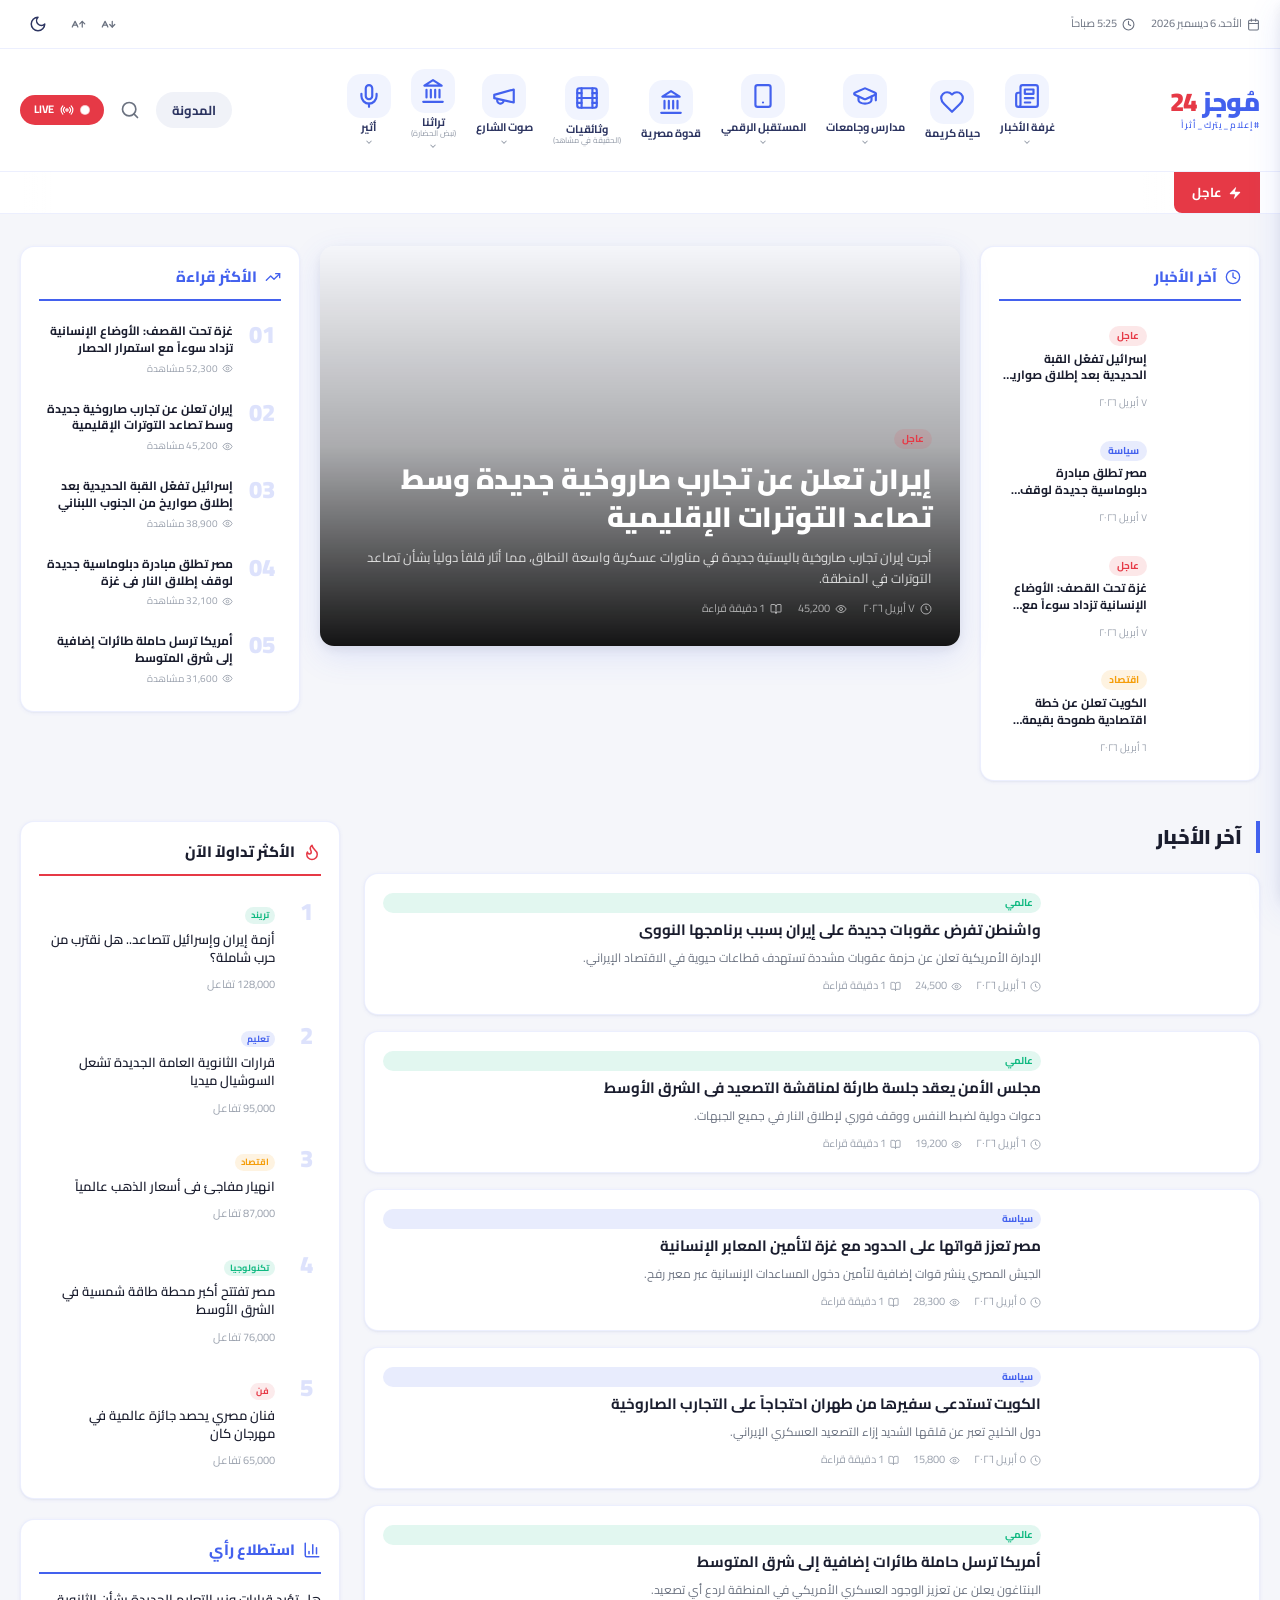
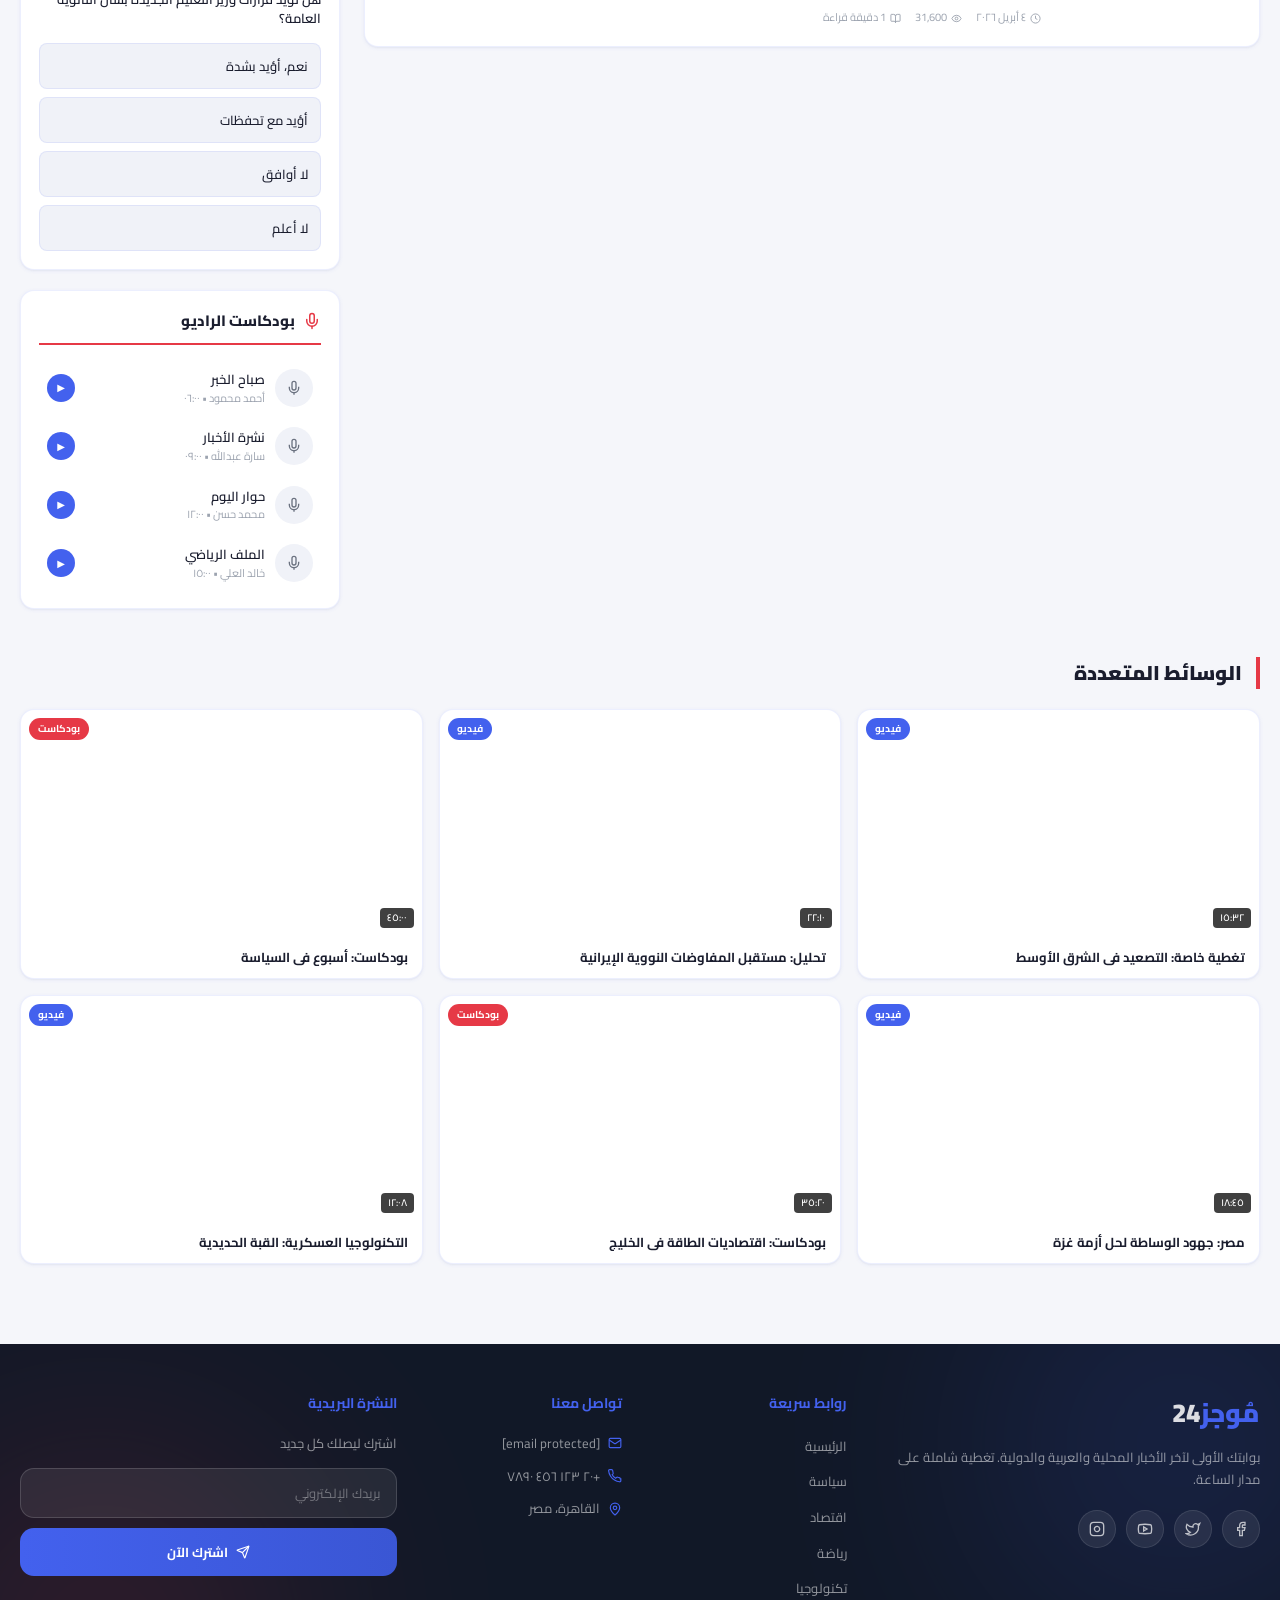
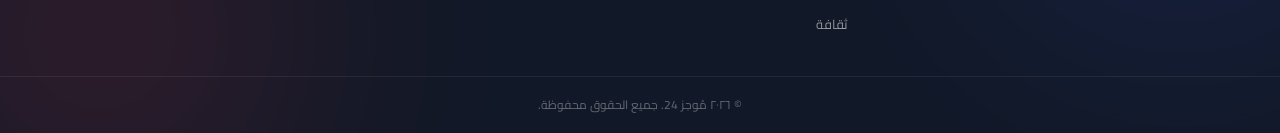
==== index.html @ f9d2986b "Add files via upload" ====
<!DOCTYPE html>
<html lang="ar" dir="rtl">
<head>
  <meta charset="UTF-8">
  <meta name="viewport" content="width=device-width, initial-scale=1.0">
  <title>مُوجز 24 | أخبار عربية على مدار الساعة</title>
  <meta name="description" content="بوابتك الأولى لآخر الأخبار المحلية والعربية والدولية مع راديو حي وبودكاست متميز">
  <link rel="preconnect" href="https://fonts.googleapis.com">
  <link rel="preconnect" href="https://fonts.gstatic.com" crossorigin>
  <link href="https://fonts.googleapis.com/css2?family=Cairo:wght@400;500;600;700;800;900&family=Readex+Pro:wght@300;400;500;600;700&display=swap" rel="stylesheet">
  <link rel="stylesheet" href="style.css">
</head>
<body>
 
  <!-- Reading Progress Bar -->
  <div class="reading-progress" id="readingProgress"></div>
 
  <!-- Side Ads (desktop only) -->
  <div class="side-ad side-ad-left">
    <div class="ad-label">إعلان</div>
    <div class="ad-image-wrap">
      <div class="ad-img-placeholder" style="background: linear-gradient(135deg, #1a1a2e 0%, #16213e 50%, #0f3460 100%);">
        <div class="ad-content-overlay">
          <p class="ad-title">المتحف المصري الكبير</p>
          <p class="ad-sub">اكتشف حضارة 7000 سنة - تذاكر مخفضة</p>
          <div class="ad-btn">احجز الآن</div>
        </div>
      </div>
    </div>
  </div>
 
  <div class="side-ad side-ad-right">
    <div class="ad-label">إعلان</div>
    <div class="ad-image-wrap">
      <div class="ad-img-placeholder" style="background: linear-gradient(135deg, #2d1b69 0%, #11998e 100%);">
        <div class="ad-content-overlay">
          <p class="ad-title">مستشفى الشفا والقلب</p>
          <p class="ad-sub">أحدث تقنيات جراحة القلب - رعاية متكاملة</p>
          <div class="ad-btn">تواصل معنا</div>
        </div>
      </div>
    </div>
  </div>
 
  <!-- ===== HEADER ===== -->
  <header class="site-header" id="siteHeader">
    <!-- Top utility bar -->
    <div class="header-top">
      <div class="container">
        <div class="header-top-inner">
          <div class="header-meta">
            <span class="meta-item">
              <svg xmlns="http://www.w3.org/2000/svg" width="13" height="13" viewBox="0 0 24 24" fill="none" stroke="currentColor" stroke-width="2" stroke-linecap="round" stroke-linejoin="round"><path d="M8 2v4"/><path d="M16 2v4"/><rect width="18" height="18" x="3" y="4" rx="2"/><path d="M3 10h18"/></svg>
              <span id="currentDate">الثلاثاء، 9 أبريل 2026</span>
            </span>
            <span class="meta-item">
              <svg xmlns="http://www.w3.org/2000/svg" width="13" height="13" viewBox="0 0 24 24" fill="none" stroke="currentColor" stroke-width="2" stroke-linecap="round" stroke-linejoin="round"><circle cx="12" cy="12" r="10"/><polyline points="12 6 12 12 16 14"/></svg>
              <span id="currentTime">9:29 مساءً</span>
            </span>
          </div>
          <div class="header-controls">
            <div class="font-size-controls">
              <button class="ctrl-btn" id="fontDecrease" title="تصغير الخط">
                <svg xmlns="http://www.w3.org/2000/svg" width="15" height="15" viewBox="0 0 24 24" fill="none" stroke="currentColor" stroke-width="2" stroke-linecap="round" stroke-linejoin="round"><path d="M3.5 13h6"/><path d="m2 16 4.5-9 4.5 9"/><path d="M18 7v9"/><path d="m14 12 4 4 4-4"/></svg>
              </button>
              <button class="ctrl-btn" id="fontIncrease" title="تكبير الخط">
                <svg xmlns="http://www.w3.org/2000/svg" width="15" height="15" viewBox="0 0 24 24" fill="none" stroke="currentColor" stroke-width="2" stroke-linecap="round" stroke-linejoin="round"><path d="M3.5 13h6"/><path d="m2 16 4.5-9 4.5 9"/><path d="M18 16V7"/><path d="m14 11 4-4 4 4"/></svg>
              </button>
            </div>
            <!-- Dark/Light Mode Toggle -->
            <button class="theme-toggle" id="themeToggle" title="تغيير المظهر" aria-label="تبديل الوضع الداكن">
              <div class="toggle-icon sun-icon">
                <svg xmlns="http://www.w3.org/2000/svg" width="18" height="18" viewBox="0 0 24 24" fill="none" stroke="currentColor" stroke-width="2" stroke-linecap="round" stroke-linejoin="round"><circle cx="12" cy="12" r="4"/><path d="M12 2v2"/><path d="M12 20v2"/><path d="m4.93 4.93 1.41 1.41"/><path d="m17.66 17.66 1.41 1.41"/><path d="M2 12h2"/><path d="M20 12h2"/><path d="m6.34 17.66-1.41 1.41"/><path d="m19.07 4.93-1.41 1.41"/></svg>
              </div>
              <div class="toggle-icon moon-icon">
                <svg xmlns="http://www.w3.org/2000/svg" width="18" height="18" viewBox="0 0 24 24" fill="none" stroke="currentColor" stroke-width="2" stroke-linecap="round" stroke-linejoin="round"><path d="M12 3a6 6 0 0 0 9 9 9 9 0 1 1-9-9Z"/></svg>
              </div>
            </button>
          </div>
        </div>
      </div>
    </div>
 
    <!-- Main nav bar -->
    <div class="header-main">
      <div class="container">
        <div class="header-main-inner">
          <!-- Logo -->
          <div class="site-logo">
            <h1 class="logo-text">
              <span class="logo-primary">مُوجز</span><span class="logo-accent"> 24</span>
            </h1>
            <p class="logo-tagline">#إعلام_يترك_أثراً</p>
          </div>
 
          <!-- Navigation (desktop) — matches screenshots exactly -->
          <nav class="main-nav" id="mainNav">
 
            <!-- غرفة الأخبار — with large dropdown -->
            <div class="nav-group has-dropdown">
              <button class="nav-item nav-btn">
                <span class="nav-icon">
                  <svg xmlns="http://www.w3.org/2000/svg" width="26" height="26" viewBox="0 0 24 24" fill="none" stroke="currentColor" stroke-width="2" stroke-linecap="round" stroke-linejoin="round"><path d="M4 22h16a2 2 0 0 0 2-2V4a2 2 0 0 0-2-2H8a2 2 0 0 0-2 2v16a2 2 0 0 1-2 2Zm0 0a2 2 0 0 1-2-2v-9c0-1.1.9-2 2-2h2"/><path d="M18 14h-8"/><path d="M15 18h-5"/><path d="M10 6h8v4h-8V6Z"/></svg>
                </span>
                <span class="nav-label">غرفة الأخبار</span>
                <svg class="nav-chevron" xmlns="http://www.w3.org/2000/svg" width="10" height="10" viewBox="0 0 24 24" fill="none" stroke="currentColor" stroke-width="2.5"><path d="m6 9 6 6 6-6"/></svg>
              </button>
              <div class="nav-dropdown">
                <div class="dropdown-section">
                  <span class="dropdown-section-title">أخبار الساعة</span>
                  <a href="#" class="dropdown-item">عاجل</a>
                  <a href="#" class="dropdown-item">عالمي</a>
                  <a href="#" class="dropdown-item">سياسة</a>
                  <a href="#" class="dropdown-item">اقتصاد</a>
                </div>
                <div class="dropdown-divider"></div>
                <div class="dropdown-section">
                  <span class="dropdown-section-title">أخبار المنوعات</span>
                  <a href="#" class="dropdown-item">رياضة</a>
                  <a href="#" class="dropdown-item">فن</a>
                  <a href="#" class="dropdown-item">صحة</a>
                  <a href="#" class="dropdown-item">ثقافة</a>
                  <a href="#" class="dropdown-item">مقالات</a>
                  <a href="#" class="dropdown-item">تقارير</a>
                  <a href="#" class="dropdown-item">أسعار وأسواق</a>
                  <a href="#" class="dropdown-item">دين وحياة</a>
                  <a href="#" class="dropdown-item">سياحة وطيران</a>
                  <a href="#" class="dropdown-item">كاريكاتير</a>
                </div>
              </div>
            </div>
 
            <!-- حياة كريمة — no dropdown -->
            <div class="nav-group">
              <a href="#" class="nav-item">
                <span class="nav-icon">
                  <svg xmlns="http://www.w3.org/2000/svg" width="26" height="26" viewBox="0 0 24 24" fill="none" stroke="currentColor" stroke-width="2" stroke-linecap="round" stroke-linejoin="round"><path d="M19 14c1.49-1.46 3-3.21 3-5.5A5.5 5.5 0 0 0 16.5 3c-1.76 0-3 .5-4.5 2-1.5-1.5-2.74-2-4.5-2A5.5 5.5 0 0 0 2 8.5c0 2.3 1.5 4.05 3 5.5l7 7Z"/></svg>
                </span>
                <span class="nav-label">حياة كريمة</span>
              </a>
            </div>
 
            <!-- مدارس وجامعات — with dropdown -->
            <div class="nav-group has-dropdown">
              <button class="nav-item nav-btn">
                <span class="nav-icon">
                  <svg xmlns="http://www.w3.org/2000/svg" width="26" height="26" viewBox="0 0 24 24" fill="none" stroke="currentColor" stroke-width="2" stroke-linecap="round" stroke-linejoin="round"><path d="M21.42 10.922a1 1 0 0 0-.019-1.838L12.83 5.18a2 2 0 0 0-1.66 0L2.6 9.08a1 1 0 0 0 0 1.832l8.57 3.908a2 2 0 0 0 1.66 0z"/><path d="M22 10v6"/><path d="M6 12.5V16a6 3 0 0 0 12 0v-3.5"/></svg>
                </span>
                <span class="nav-label">مدارس وجامعات</span>
                <svg class="nav-chevron" xmlns="http://www.w3.org/2000/svg" width="10" height="10" viewBox="0 0 24 24" fill="none" stroke="currentColor" stroke-width="2.5"><path d="m6 9 6 6 6-6"/></svg>
              </button>
              <div class="nav-dropdown">
                <a href="#" class="dropdown-item">كواليس التعليم</a>
                <a href="#" class="dropdown-item">سينما التعليم</a>
              </div>
            </div>
 
            <!-- المستقبل الرقمي — with dropdown -->
            <div class="nav-group has-dropdown">
              <button class="nav-item nav-btn">
                <span class="nav-icon">
                  <svg xmlns="http://www.w3.org/2000/svg" width="26" height="26" viewBox="0 0 24 24" fill="none" stroke="currentColor" stroke-width="2" stroke-linecap="round" stroke-linejoin="round"><rect width="14" height="20" x="5" y="2" rx="2" ry="2"/><path d="M12 18h.01"/></svg>
                </span>
                <span class="nav-label">المستقبل الرقمي</span>
                <svg class="nav-chevron" xmlns="http://www.w3.org/2000/svg" width="10" height="10" viewBox="0 0 24 24" fill="none" stroke="currentColor" stroke-width="2.5"><path d="m6 9 6 6 6-6"/></svg>
              </button>
              <div class="nav-dropdown">
                <a href="#" class="dropdown-item">كود الخبر</a>
                <a href="#" class="dropdown-item">عين التقنية</a>
              </div>
            </div>
 
            <!-- قدوة مصرية — no dropdown -->
            <div class="nav-group">
              <a href="#" class="nav-item">
                <span class="nav-icon">
                  <svg xmlns="http://www.w3.org/2000/svg" width="26" height="26" viewBox="0 0 24 24" fill="none" stroke="currentColor" stroke-width="2" stroke-linecap="round" stroke-linejoin="round"><line x1="3" x2="21" y1="22" y2="22"/><line x1="6" x2="6" y1="18" y2="11"/><line x1="10" x2="10" y1="18" y2="11"/><line x1="14" x2="14" y1="18" y2="11"/><line x1="18" x2="18" y1="18" y2="11"/><polygon points="12 2 20 7 4 7"/></svg>
                </span>
                <span class="nav-label">قدوة مصرية</span>
              </a>
            </div>
 
            <!-- وثائقيات — NO dropdown, no arrow -->
            <div class="nav-group">
              <a href="#" class="nav-item">
                <span class="nav-icon">
                  <svg xmlns="http://www.w3.org/2000/svg" width="26" height="26" viewBox="0 0 24 24" fill="none" stroke="currentColor" stroke-width="2" stroke-linecap="round" stroke-linejoin="round"><rect width="18" height="18" x="3" y="3" rx="2"/><path d="M7 3v18"/><path d="M3 7.5h4"/><path d="M3 12h18"/><path d="M3 16.5h4"/><path d="M17 3v18"/><path d="M17 7.5h4"/><path d="M17 16.5h4"/></svg>
                </span>
                <span class="nav-label">وثائقيات</span>
                <span class="nav-sublabel">(الحقيقة في مشاهد)</span>
              </a>
            </div>
 
            <!-- صوت الشارع — with dropdown -->
            <div class="nav-group has-dropdown">
              <button class="nav-item nav-btn">
                <span class="nav-icon">
                  <svg xmlns="http://www.w3.org/2000/svg" width="26" height="26" viewBox="0 0 24 24" fill="none" stroke="currentColor" stroke-width="2" stroke-linecap="round" stroke-linejoin="round"><path d="m3 11 18-5v12L3 14v-3z"/><path d="M11.6 16.8a3 3 0 1 1-5.8-1.6"/></svg>
                </span>
                <span class="nav-label">صوت الشارع</span>
                <svg class="nav-chevron" xmlns="http://www.w3.org/2000/svg" width="10" height="10" viewBox="0 0 24 24" fill="none" stroke="currentColor" stroke-width="2.5"><path d="m6 9 6 6 6-6"/></svg>
              </button>
              <div class="nav-dropdown">
                <a href="#" class="dropdown-item">حوادث</a>
                <a href="#" class="dropdown-item">عين الحقيقة</a>
              </div>
            </div>
 
            <!-- تراثنا — with dropdown -->
            <div class="nav-group has-dropdown">
              <button class="nav-item nav-btn">
                <span class="nav-icon">
                  <svg xmlns="http://www.w3.org/2000/svg" width="26" height="26" viewBox="0 0 24 24" fill="none" stroke="currentColor" stroke-width="2" stroke-linecap="round" stroke-linejoin="round"><line x1="3" x2="21" y1="22" y2="22"/><line x1="6" x2="6" y1="18" y2="11"/><line x1="10" x2="10" y1="18" y2="11"/><line x1="14" x2="14" y1="18" y2="11"/><line x1="18" x2="18" y1="18" y2="11"/><polygon points="12 2 20 7 4 7"/></svg>
                </span>
                <span class="nav-label">تراثنا</span>
                <span class="nav-sublabel">(نبض الحضارة)</span>
                <svg class="nav-chevron" xmlns="http://www.w3.org/2000/svg" width="10" height="10" viewBox="0 0 24 24" fill="none" stroke="currentColor" stroke-width="2.5"><path d="m6 9 6 6 6-6"/></svg>
              </button>
              <div class="nav-dropdown">
                <a href="#" class="dropdown-item">أصل الحكاية</a>
                <a href="#" class="dropdown-item">حكاية وكادر</a>
              </div>
            </div>
 
            <!-- أثير — with dropdown (Radio On Air + بودكاست) -->
            <div class="nav-group has-dropdown">
              <button class="nav-item nav-btn">
                <span class="nav-icon">
                  <svg xmlns="http://www.w3.org/2000/svg" width="26" height="26" viewBox="0 0 24 24" fill="none" stroke="currentColor" stroke-width="2" stroke-linecap="round" stroke-linejoin="round"><path d="M12 2a3 3 0 0 0-3 3v7a3 3 0 0 0 6 0V5a3 3 0 0 0-3-3Z"/><path d="M19 10v2a7 7 0 0 1-14 0v-2"/><line x1="12" x2="12" y1="19" y2="22"/></svg>
                </span>
                <span class="nav-label">أثير</span>
                <svg class="nav-chevron" xmlns="http://www.w3.org/2000/svg" width="10" height="10" viewBox="0 0 24 24" fill="none" stroke="currentColor" stroke-width="2.5"><path d="m6 9 6 6 6-6"/></svg>
              </button>
              <div class="nav-dropdown">
                <a href="#" class="dropdown-item dropdown-item-radio">
                  <span class="radio-live-dot"></span>
                  Radio On Air
                </a>
                <a href="#" class="dropdown-item dropdown-item-podcast">
                  <svg xmlns="http://www.w3.org/2000/svg" width="14" height="14" viewBox="0 0 24 24" fill="none" stroke="currentColor" stroke-width="2"><path d="M3 14h3a2 2 0 0 1 2 2v3a2 2 0 0 1-2 2H5a2 2 0 0 1-2-2v-7a9 9 0 0 1 18 0v7a2 2 0 0 1-2 2h-1a2 2 0 0 1-2-2v-3a2 2 0 0 1 2-2h3"/></svg>
                  بودكاست
                </a>
              </div>
            </div>
 
          </nav>
 
          <!-- Header actions -->
          <div class="header-actions">
            <a href="blog.html" class="blog-btn">المدونة</a>
            <button class="search-btn" id="searchToggle">
              <svg xmlns="http://www.w3.org/2000/svg" width="20" height="20" viewBox="0 0 24 24" fill="none" stroke="currentColor" stroke-width="2" stroke-linecap="round" stroke-linejoin="round"><circle cx="11" cy="11" r="8"/><path d="m21 21-4.3-4.3"/></svg>
            </button>
            <a href="#" class="live-btn">
              <span class="live-dot">
                <span class="ping"></span>
                <span class="dot"></span>
              </span>
              <svg xmlns="http://www.w3.org/2000/svg" width="14" height="14" viewBox="0 0 24 24" fill="none" stroke="currentColor" stroke-width="2" stroke-linecap="round" stroke-linejoin="round"><path d="M4.9 19.1C1 15.2 1 8.8 4.9 4.9"/><path d="M7.8 16.2c-2.3-2.3-2.3-6.1 0-8.5"/><circle cx="12" cy="12" r="2"/><path d="M16.2 7.8c2.3 2.3 2.3 6.1 0 8.5"/><path d="M19.1 4.9C23 8.8 23 15.1 19.1 19"/></svg>
              LIVE
            </a>
            <!-- Hamburger for mobile -->
            <button class="hamburger" id="hamburger" aria-label="القائمة">
              <span></span><span></span><span></span>
            </button>
          </div>
        </div>
      </div>
    </div>
 
    <!-- Search overlay -->
    <div class="search-overlay" id="searchOverlay">
      <div class="container">
        <div class="search-inner">
          <input type="search" placeholder="ابحث في الأخبار..." id="searchInput" class="search-input">
          <button class="search-close" id="searchClose">
            <svg xmlns="http://www.w3.org/2000/svg" width="20" height="20" viewBox="0 0 24 24" fill="none" stroke="currentColor" stroke-width="2"><path d="M18 6 6 18"/><path d="m6 6 12 12"/></svg>
          </button>
        </div>
      </div>
    </div>
  </header>
 
  <!-- ===== BREAKING NEWS TICKER ===== -->
  <div class="breaking-news">
    <div class="container">
      <div class="breaking-inner">
        <div class="breaking-label">
          <svg xmlns="http://www.w3.org/2000/svg" width="14" height="14" viewBox="0 0 24 24" fill="currentColor" stroke="currentColor" stroke-width="0"><path d="M4 14a1 1 0 0 1-.78-1.63l9.9-10.2a.5.5 0 0 1 .86.46l-1.92 6.02A1 1 0 0 0 13 10h7a1 1 0 0 1 .78 1.63l-9.9 10.2a.5.5 0 0 1-.86-.46l1.92-6.02A1 1 0 0 0 11 14z"/></svg>
          عاجل
        </div>
        <div class="ticker-wrap">
          <div class="ticker-track" id="tickerTrack">
            <span>● الذهب يسجّل أعلى مستوى تاريخي متجاوزاً 3050 دولاراً للأونصة</span>
            <span>● روسيا وأوكرانيا: جولة مفاوضات جديدة في إسطنبول بوساطة تركية</span>
            <span>● قمة عربية طارئة في الرياض لبحث تطورات الأوضاع في غزة ولبنان</span>
            <span>● مصر تفتتح أكبر محطة تحلية مياه في الشرق الأوسط بطاقة مليون متر مكعب يومياً</span>
            <span>● ترامب يوقّع أمراً تنفيذياً جديداً بشأن الرسوم الجمركية على الصين وأوروبا</span>
            <span>● السعودية تعلن عن مشروع طاقة شمسية عملاق بقيمة 50 مليار دولار</span>
            <span>● إيلون ماسك يعلن عن إطلاق أول رحلة مأهولة إلى المريخ عام 2028</span>
            <span>● فيضانات عارمة تجتاح جنوب البرازيل وإجلاء أكثر من 200 ألف شخص</span>
            <span>● أبل تكشف عن نظارات الواقع المعزز الجديدة بسعر أقل من المتوقع</span>
          </div>
        </div>
      </div>
    </div>
  </div>
 
  <!-- ===== MAIN CONTENT ===== -->
  <main class="site-main">
    <div class="container">
 
      <!-- Hero Grid -->
      <section class="hero-section">
        <!-- Left column: Latest news -->
        <aside class="latest-sidebar" data-animate>
          <div class="card-widget">
            <h3 class="widget-title">
              <svg xmlns="http://www.w3.org/2000/svg" width="16" height="16" viewBox="0 0 24 24" fill="none" stroke="currentColor" stroke-width="2" stroke-linecap="round" stroke-linejoin="round"><circle cx="12" cy="12" r="10"/><polyline points="12 6 12 12 16 14"/></svg>
              آخر الأخبار
            </h3>
            <div class="latest-list">
              <article class="latest-item news-card-hover">
                <div class="latest-img">
                  <img src="https://images.unsplash.com/photo-1504711434969-e33886168d8c?w=120&h=90&fit=crop" alt="أخبار الشرق الأوسط" loading="lazy">
                </div>
                <div class="latest-info">
                  <span class="tag tag-urgent">عاجل</span>
                  <h4>إسرائيل تفعّل القبة الحديدية بعد إطلاق صواريخ من الجنوب اللبناني</h4>
                  <time>٧ أبريل ٢٠٢٦</time>
                </div>
              </article>
              <article class="latest-item news-card-hover">
                <div class="latest-img">
                  <img src="https://images.unsplash.com/photo-1529243856184-fd5465488984?w=120&h=90&fit=crop" alt="مصر" loading="lazy">
                </div>
                <div class="latest-info">
                  <span class="tag tag-politics">سياسة</span>
                  <h4>مصر تطلق مبادرة دبلوماسية جديدة لوقف إطلاق النار في غزة</h4>
                  <time>٧ أبريل ٢٠٢٦</time>
                </div>
              </article>
              <article class="latest-item news-card-hover">
                <div class="latest-img">
                  <img src="https://images.unsplash.com/photo-1478737270239-2f02b77fc618?w=120&h=90&fit=crop" alt="غزة" loading="lazy">
                </div>
                <div class="latest-info">
                  <span class="tag tag-urgent">عاجل</span>
                  <h4>غزة تحت القصف: الأوضاع الإنسانية تزداد سوءاً مع استمرار الحصار</h4>
                  <time>٧ أبريل ٢٠٢٦</time>
                </div>
              </article>
              <article class="latest-item news-card-hover">
                <div class="latest-img">
                  <img src="https://images.unsplash.com/photo-1550751827-4bd374c3f58b?w=120&h=90&fit=crop" alt="اقتصاد" loading="lazy">
                </div>
                <div class="latest-info">
                  <span class="tag tag-economy">اقتصاد</span>
                  <h4>الكويت تعلن عن خطة اقتصادية طموحة بقيمة 100 مليار دولار</h4>
                  <time>٦ أبريل ٢٠٢٦</time>
                </div>
              </article>
            </div>
          </div>
        </aside>
 
        <!-- Center: Hero article -->
        <div class="hero-article" data-animate>
          <article class="hero-card">
            <div class="hero-img-wrap">
              <img src="https://images.unsplash.com/photo-1494522855154-9297ac14b55f?w=800&h=500&fit=crop" alt="إيران تعلن عن تجارب صاروخية جديدة" loading="lazy" class="hero-img">
              <div class="hero-gradient"></div>
              <div class="hero-content">
                <span class="tag tag-urgent hero-tag">عاجل</span>
                <h2 class="hero-title">إيران تعلن عن تجارب صاروخية جديدة وسط تصاعد التوترات الإقليمية</h2>
                <p class="hero-excerpt">أجرت إيران تجارب صاروخية باليستية جديدة في مناورات عسكرية واسعة النطاق، مما أثار قلقاً دولياً بشأن تصاعد التوترات في المنطقة.</p>
                <div class="hero-meta">
                  <span class="meta-item"><svg xmlns="http://www.w3.org/2000/svg" width="12" height="12" viewBox="0 0 24 24" fill="none" stroke="currentColor" stroke-width="2"><circle cx="12" cy="12" r="10"/><polyline points="12 6 12 12 16 14"/></svg>٧ أبريل ٢٠٢٦</span>
                  <span class="meta-item"><svg xmlns="http://www.w3.org/2000/svg" width="12" height="12" viewBox="0 0 24 24" fill="none" stroke="currentColor" stroke-width="2"><path d="M2.062 12.348a1 1 0 0 1 0-.696 10.75 10.75 0 0 1 19.876 0 1 1 0 0 1 0 .696 10.75 10.75 0 0 1-19.876 0"/><circle cx="12" cy="12" r="3"/></svg>45,200</span>
                  <span class="meta-item"><svg xmlns="http://www.w3.org/2000/svg" width="12" height="12" viewBox="0 0 24 24" fill="none" stroke="currentColor" stroke-width="2"><path d="M12 7v14"/><path d="M3 18a1 1 0 0 1-1-1V4a1 1 0 0 1 1-1h5a4 4 0 0 1 4 4 4 4 0 0 1 4-4h5a1 1 0 0 1 1 1v13a1 1 0 0 1-1 1h-6a3 3 0 0 0-3 3 3 3 0 0 0-3-3z"/></svg>1 دقيقة قراءة</span>
                </div>
              </div>
            </div>
          </article>
        </div>
 
        <!-- Right column: Most read -->
        <aside class="most-read-sidebar" data-animate>
          <div class="card-widget">
            <h3 class="widget-title">
              <svg xmlns="http://www.w3.org/2000/svg" width="16" height="16" viewBox="0 0 24 24" fill="none" stroke="currentColor" stroke-width="2" stroke-linecap="round" stroke-linejoin="round"><polyline points="22 7 13.5 15.5 8.5 10.5 2 17"/><polyline points="16 7 22 7 22 13"/></svg>
              الأكثر قراءة
            </h3>
            <div class="most-read-list">
              <article class="most-read-item news-card-hover">
                <span class="rank-num">01</span>
                <div class="most-read-info">
                  <h4>غزة تحت القصف: الأوضاع الإنسانية تزداد سوءاً مع استمرار الحصار</h4>
                  <span class="views-count"><svg xmlns="http://www.w3.org/2000/svg" width="11" height="11" viewBox="0 0 24 24" fill="none" stroke="currentColor" stroke-width="2"><path d="M2.062 12.348a1 1 0 0 1 0-.696 10.75 10.75 0 0 1 19.876 0 1 1 0 0 1 0 .696 10.75 10.75 0 0 1-19.876 0"/><circle cx="12" cy="12" r="3"/></svg>52,300 مشاهدة</span>
                </div>
              </article>
              <article class="most-read-item news-card-hover">
                <span class="rank-num">02</span>
                <div class="most-read-info">
                  <h4>إيران تعلن عن تجارب صاروخية جديدة وسط تصاعد التوترات الإقليمية</h4>
                  <span class="views-count"><svg xmlns="http://www.w3.org/2000/svg" width="11" height="11" viewBox="0 0 24 24" fill="none" stroke="currentColor" stroke-width="2"><path d="M2.062 12.348a1 1 0 0 1 0-.696 10.75 10.75 0 0 1 19.876 0 1 1 0 0 1 0 .696 10.75 10.75 0 0 1-19.876 0"/><circle cx="12" cy="12" r="3"/></svg>45,200 مشاهدة</span>
                </div>
              </article>
              <article class="most-read-item news-card-hover">
                <span class="rank-num">03</span>
                <div class="most-read-info">
                  <h4>إسرائيل تفعّل القبة الحديدية بعد إطلاق صواريخ من الجنوب اللبناني</h4>
                  <span class="views-count"><svg xmlns="http://www.w3.org/2000/svg" width="11" height="11" viewBox="0 0 24 24" fill="none" stroke="currentColor" stroke-width="2"><path d="M2.062 12.348a1 1 0 0 1 0-.696 10.75 10.75 0 0 1 19.876 0 1 1 0 0 1 0 .696 10.75 10.75 0 0 1-19.876 0"/><circle cx="12" cy="12" r="3"/></svg>38,900 مشاهدة</span>
                </div>
              </article>
              <article class="most-read-item news-card-hover">
                <span class="rank-num">04</span>
                <div class="most-read-info">
                  <h4>مصر تطلق مبادرة دبلوماسية جديدة لوقف إطلاق النار في غزة</h4>
                  <span class="views-count"><svg xmlns="http://www.w3.org/2000/svg" width="11" height="11" viewBox="0 0 24 24" fill="none" stroke="currentColor" stroke-width="2"><path d="M2.062 12.348a1 1 0 0 1 0-.696 10.75 10.75 0 0 1 19.876 0 1 1 0 0 1 0 .696 10.75 10.75 0 0 1-19.876 0"/><circle cx="12" cy="12" r="3"/></svg>32,100 مشاهدة</span>
                </div>
              </article>
              <article class="most-read-item news-card-hover">
                <span class="rank-num">05</span>
                <div class="most-read-info">
                  <h4>أمريكا ترسل حاملة طائرات إضافية إلى شرق المتوسط</h4>
                  <span class="views-count"><svg xmlns="http://www.w3.org/2000/svg" width="11" height="11" viewBox="0 0 24 24" fill="none" stroke="currentColor" stroke-width="2"><path d="M2.062 12.348a1 1 0 0 1 0-.696 10.75 10.75 0 0 1 19.876 0 1 1 0 0 1 0 .696 10.75 10.75 0 0 1-19.876 0"/><circle cx="12" cy="12" r="3"/></svg>31,600 مشاهدة</span>
                </div>
              </article>
            </div>
          </div>
        </aside>
      </section>
 
      <!-- News + Sidebar Section -->
      <section class="content-section">
        <!-- Main news feed -->
        <div class="news-feed">
          <h2 class="section-title">آخر الأخبار</h2>
          <div class="news-list">
 
            <article class="news-card-h news-card-hover" data-animate>
              <div class="news-card-img">
                <img src="https://images.unsplash.com/photo-1578576537575-3e23e6a31b5a?w=280&h=200&fit=crop" alt="واشنطن" loading="lazy">
              </div>
              <div class="news-card-body">
                <span class="tag tag-world">عالمي</span>
                <h3>واشنطن تفرض عقوبات جديدة على إيران بسبب برنامجها النووي</h3>
                <p class="news-excerpt">الإدارة الأمريكية تعلن عن حزمة عقوبات مشددة تستهدف قطاعات حيوية في الاقتصاد الإيراني.</p>
                <div class="news-meta">
                  <span><svg xmlns="http://www.w3.org/2000/svg" width="11" height="11" viewBox="0 0 24 24" fill="none" stroke="currentColor" stroke-width="2"><circle cx="12" cy="12" r="10"/><polyline points="12 6 12 12 16 14"/></svg>٦ أبريل ٢٠٢٦</span>
                  <span><svg xmlns="http://www.w3.org/2000/svg" width="11" height="11" viewBox="0 0 24 24" fill="none" stroke="currentColor" stroke-width="2"><path d="M2.062 12.348a1 1 0 0 1 0-.696 10.75 10.75 0 0 1 19.876 0 1 1 0 0 1 0 .696 10.75 10.75 0 0 1-19.876 0"/><circle cx="12" cy="12" r="3"/></svg>24,500</span>
                  <span><svg xmlns="http://www.w3.org/2000/svg" width="11" height="11" viewBox="0 0 24 24" fill="none" stroke="currentColor" stroke-width="2"><path d="M12 7v14"/><path d="M3 18a1 1 0 0 1-1-1V4a1 1 0 0 1 1-1h5a4 4 0 0 1 4 4 4 4 0 0 1 4-4h5a1 1 0 0 1 1 1v13a1 1 0 0 1-1 1h-6a3 3 0 0 0-3 3 3 3 0 0 0-3-3z"/></svg>1 دقيقة قراءة</span>
                </div>
              </div>
            </article>
 
            <article class="news-card-h news-card-hover" data-animate>
              <div class="news-card-img">
                <img src="https://images.unsplash.com/photo-1586521995568-39abaa0c2311?w=280&h=200&fit=crop" alt="مجلس الأمن" loading="lazy">
              </div>
              <div class="news-card-body">
                <span class="tag tag-world">عالمي</span>
                <h3>مجلس الأمن يعقد جلسة طارئة لمناقشة التصعيد في الشرق الأوسط</h3>
                <p class="news-excerpt">دعوات دولية لضبط النفس ووقف فوري لإطلاق النار في جميع الجبهات.</p>
                <div class="news-meta">
                  <span><svg xmlns="http://www.w3.org/2000/svg" width="11" height="11" viewBox="0 0 24 24" fill="none" stroke="currentColor" stroke-width="2"><circle cx="12" cy="12" r="10"/><polyline points="12 6 12 12 16 14"/></svg>٦ أبريل ٢٠٢٦</span>
                  <span><svg xmlns="http://www.w3.org/2000/svg" width="11" height="11" viewBox="0 0 24 24" fill="none" stroke="currentColor" stroke-width="2"><path d="M2.062 12.348a1 1 0 0 1 0-.696 10.75 10.75 0 0 1 19.876 0 1 1 0 0 1 0 .696 10.75 10.75 0 0 1-19.876 0"/><circle cx="12" cy="12" r="3"/></svg>19,200</span>
                  <span><svg xmlns="http://www.w3.org/2000/svg" width="11" height="11" viewBox="0 0 24 24" fill="none" stroke="currentColor" stroke-width="2"><path d="M12 7v14"/><path d="M3 18a1 1 0 0 1-1-1V4a1 1 0 0 1 1-1h5a4 4 0 0 1 4 4 4 4 0 0 1 4-4h5a1 1 0 0 1 1 1v13a1 1 0 0 1-1 1h-6a3 3 0 0 0-3 3 3 3 0 0 0-3-3z"/></svg>1 دقيقة قراءة</span>
                </div>
              </div>
            </article>
 
            <article class="news-card-h news-card-hover" data-animate>
              <div class="news-card-img">
                <img src="https://images.unsplash.com/photo-1549925245-8a7a58b7b4a4?w=280&h=200&fit=crop" alt="الحدود" loading="lazy">
              </div>
              <div class="news-card-body">
                <span class="tag tag-politics">سياسة</span>
                <h3>مصر تعزز قواتها على الحدود مع غزة لتأمين المعابر الإنسانية</h3>
                <p class="news-excerpt">الجيش المصري ينشر قوات إضافية لتأمين دخول المساعدات الإنسانية عبر معبر رفح.</p>
                <div class="news-meta">
                  <span><svg xmlns="http://www.w3.org/2000/svg" width="11" height="11" viewBox="0 0 24 24" fill="none" stroke="currentColor" stroke-width="2"><circle cx="12" cy="12" r="10"/><polyline points="12 6 12 12 16 14"/></svg>٥ أبريل ٢٠٢٦</span>
                  <span><svg xmlns="http://www.w3.org/2000/svg" width="11" height="11" viewBox="0 0 24 24" fill="none" stroke="currentColor" stroke-width="2"><path d="M2.062 12.348a1 1 0 0 1 0-.696 10.75 10.75 0 0 1 19.876 0 1 1 0 0 1 0 .696 10.75 10.75 0 0 1-19.876 0"/><circle cx="12" cy="12" r="3"/></svg>28,300</span>
                  <span><svg xmlns="http://www.w3.org/2000/svg" width="11" height="11" viewBox="0 0 24 24" fill="none" stroke="currentColor" stroke-width="2"><path d="M12 7v14"/><path d="M3 18a1 1 0 0 1-1-1V4a1 1 0 0 1 1-1h5a4 4 0 0 1 4 4 4 4 0 0 1 4-4h5a1 1 0 0 1 1 1v13a1 1 0 0 1-1 1h-6a3 3 0 0 0-3 3 3 3 0 0 0-3-3z"/></svg>1 دقيقة قراءة</span>
                </div>
              </div>
            </article>
 
            <article class="news-card-h news-card-hover" data-animate>
              <div class="news-card-img">
                <img src="https://images.unsplash.com/photo-1518005020951-eccb494ad742?w=280&h=200&fit=crop" alt="الخليج" loading="lazy">
              </div>
              <div class="news-card-body">
                <span class="tag tag-politics">سياسة</span>
                <h3>الكويت تستدعي سفيرها من طهران احتجاجاً على التجارب الصاروخية</h3>
                <p class="news-excerpt">دول الخليج تعبر عن قلقها الشديد إزاء التصعيد العسكري الإيراني.</p>
                <div class="news-meta">
                  <span><svg xmlns="http://www.w3.org/2000/svg" width="11" height="11" viewBox="0 0 24 24" fill="none" stroke="currentColor" stroke-width="2"><circle cx="12" cy="12" r="10"/><polyline points="12 6 12 12 16 14"/></svg>٥ أبريل ٢٠٢٦</span>
                  <span><svg xmlns="http://www.w3.org/2000/svg" width="11" height="11" viewBox="0 0 24 24" fill="none" stroke="currentColor" stroke-width="2"><path d="M2.062 12.348a1 1 0 0 1 0-.696 10.75 10.75 0 0 1 19.876 0 1 1 0 0 1 0 .696 10.75 10.75 0 0 1-19.876 0"/><circle cx="12" cy="12" r="3"/></svg>15,800</span>
                  <span><svg xmlns="http://www.w3.org/2000/svg" width="11" height="11" viewBox="0 0 24 24" fill="none" stroke="currentColor" stroke-width="2"><path d="M12 7v14"/><path d="M3 18a1 1 0 0 1-1-1V4a1 1 0 0 1 1-1h5a4 4 0 0 1 4 4 4 4 0 0 1 4-4h5a1 1 0 0 1 1 1v13a1 1 0 0 1-1 1h-6a3 3 0 0 0-3 3 3 3 0 0 0-3-3z"/></svg>1 دقيقة قراءة</span>
                </div>
              </div>
            </article>
 
            <article class="news-card-h news-card-hover" data-animate>
              <div class="news-card-img">
                <img src="https://images.unsplash.com/photo-1569025592562-27c9a58e88c6?w=280&h=200&fit=crop" alt="البحرية الأمريكية" loading="lazy">
              </div>
              <div class="news-card-body">
                <span class="tag tag-world">عالمي</span>
                <h3>أمريكا ترسل حاملة طائرات إضافية إلى شرق المتوسط</h3>
                <p class="news-excerpt">البنتاغون يعلن عن تعزيز الوجود العسكري الأمريكي في المنطقة لردع أي تصعيد.</p>
                <div class="news-meta">
                  <span><svg xmlns="http://www.w3.org/2000/svg" width="11" height="11" viewBox="0 0 24 24" fill="none" stroke="currentColor" stroke-width="2"><circle cx="12" cy="12" r="10"/><polyline points="12 6 12 12 16 14"/></svg>٤ أبريل ٢٠٢٦</span>
                  <span><svg xmlns="http://www.w3.org/2000/svg" width="11" height="11" viewBox="0 0 24 24" fill="none" stroke="currentColor" stroke-width="2"><path d="M2.062 12.348a1 1 0 0 1 0-.696 10.75 10.75 0 0 1 19.876 0 1 1 0 0 1 0 .696 10.75 10.75 0 0 1-19.876 0"/><circle cx="12" cy="12" r="3"/></svg>31,600</span>
                  <span><svg xmlns="http://www.w3.org/2000/svg" width="11" height="11" viewBox="0 0 24 24" fill="none" stroke="currentColor" stroke-width="2"><path d="M12 7v14"/><path d="M3 18a1 1 0 0 1-1-1V4a1 1 0 0 1 1-1h5a4 4 0 0 1 4 4 4 4 0 0 1 4-4h5a1 1 0 0 1 1 1v13a1 1 0 0 1-1 1h-6a3 3 0 0 0-3 3 3 3 0 0 0-3-3z"/></svg>1 دقيقة قراءة</span>
                </div>
              </div>
            </article>
 
          </div>
        </div>
 
        <!-- Sidebar widgets -->
        <aside class="content-sidebar">
 
          <!-- Trending -->
          <div class="card-widget" data-animate>
            <h3 class="widget-title widget-title-accent">
              <svg xmlns="http://www.w3.org/2000/svg" width="18" height="18" viewBox="0 0 24 24" fill="none" stroke="currentColor" stroke-width="2" stroke-linecap="round" stroke-linejoin="round"><path d="M8.5 14.5A2.5 2.5 0 0 0 11 12c0-1.38-.5-2-1-3-1.072-2.143-.224-4.054 2-6 .5 2.5 2 4.9 4 6.5 2 1.6 3 3.5 3 5.5a7 7 0 1 1-14 0c0-1.153.433-2.294 1-3a2.5 2.5 0 0 0 2.5 2.5z"/></svg>
              الأكثر تداولاً الآن
            </h3>
            <div class="trending-list">
              <div class="trending-item news-card-hover">
                <span class="trend-num">1</span>
                <div class="trend-info">
                  <div class="trend-tags"><span class="tag tag-world tag-sm">تريند</span></div>
                  <h4>أزمة إيران وإسرائيل تتصاعد.. هل نقترب من حرب شاملة؟</h4>
                  <span class="trend-count">128,000 تفاعل</span>
                </div>
              </div>
              <div class="trending-item news-card-hover">
                <span class="trend-num">2</span>
                <div class="trend-info">
                  <div class="trend-tags"><span class="tag tag-politics tag-sm">تعليم</span></div>
                  <h4>قرارات الثانوية العامة الجديدة تشعل السوشيال ميديا</h4>
                  <span class="trend-count">95,000 تفاعل</span>
                </div>
              </div>
              <div class="trending-item news-card-hover">
                <span class="trend-num">3</span>
                <div class="trend-info">
                  <div class="trend-tags"><span class="tag tag-economy tag-sm">اقتصاد</span></div>
                  <h4>انهيار مفاجئ في أسعار الذهب عالمياً</h4>
                  <span class="trend-count">87,000 تفاعل</span>
                </div>
              </div>
              <div class="trending-item news-card-hover">
                <span class="trend-num">4</span>
                <div class="trend-info">
                  <div class="trend-tags"><span class="tag tag-world tag-sm">تكنولوجيا</span></div>
                  <h4>مصر تفتتح أكبر محطة طاقة شمسية في الشرق الأوسط</h4>
                  <span class="trend-count">76,000 تفاعل</span>
                </div>
              </div>
              <div class="trending-item news-card-hover">
                <span class="trend-num">5</span>
                <div class="trend-info">
                  <div class="trend-tags"><span class="tag tag-accent tag-sm">فن</span></div>
                  <h4>فنان مصري يحصد جائزة عالمية في مهرجان كان</h4>
                  <span class="trend-count">65,000 تفاعل</span>
                </div>
              </div>
            </div>
          </div>
 
          <!-- Poll widget -->
          <div class="card-widget poll-widget" data-animate>
            <h3 class="widget-title">
              <svg xmlns="http://www.w3.org/2000/svg" width="18" height="18" viewBox="0 0 24 24" fill="none" stroke="currentColor" stroke-width="2" stroke-linecap="round" stroke-linejoin="round"><path d="M3 3v16a2 2 0 0 0 2 2h16"/><path d="M18 17V9"/><path d="M13 17V5"/><path d="M8 17v-3"/></svg>
              استطلاع رأي
            </h3>
            <p class="poll-question">هل تؤيد قرارات وزير التعليم الجديدة بشأن الثانوية العامة؟</p>
            <div class="poll-options">
              <button class="poll-option" onclick="votePoll(this, 42)">
                <span class="option-text">نعم، أؤيد بشدة</span>
                <span class="option-bar" style="--pct: 0%"></span>
              </button>
              <button class="poll-option" onclick="votePoll(this, 28)">
                <span class="option-text">أؤيد مع تحفظات</span>
                <span class="option-bar" style="--pct: 0%"></span>
              </button>
              <button class="poll-option" onclick="votePoll(this, 20)">
                <span class="option-text">لا أوافق</span>
                <span class="option-bar" style="--pct: 0%"></span>
              </button>
              <button class="poll-option" onclick="votePoll(this, 10)">
                <span class="option-text">لا أعلم</span>
                <span class="option-bar" style="--pct: 0%"></span>
              </button>
            </div>
          </div>
 
          <!-- Podcast widget -->
          <div class="card-widget" data-animate>
            <h3 class="widget-title widget-title-accent">
              <svg xmlns="http://www.w3.org/2000/svg" width="18" height="18" viewBox="0 0 24 24" fill="none" stroke="currentColor" stroke-width="2" stroke-linecap="round" stroke-linejoin="round"><path d="M12 2a3 3 0 0 0-3 3v7a3 3 0 0 0 6 0V5a3 3 0 0 0-3-3Z"/><path d="M19 10v2a7 7 0 0 1-14 0v-2"/><line x1="12" x2="12" y1="19" y2="22"/></svg>
              بودكاست الراديو
            </h3>
            <div class="podcast-list">
              <div class="podcast-item news-card-hover">
                <div class="podcast-icon"><svg xmlns="http://www.w3.org/2000/svg" width="16" height="16" viewBox="0 0 24 24" fill="none" stroke="currentColor" stroke-width="2"><path d="M12 2a3 3 0 0 0-3 3v7a3 3 0 0 0 6 0V5a3 3 0 0 0-3-3Z"/><path d="M19 10v2a7 7 0 0 1-14 0v-2"/><line x1="12" x2="12" y1="19" y2="22"/></svg></div>
                <div class="podcast-info">
                  <h4>صباح الخبر</h4>
                  <p>أحمد محمود • ٠٦:٠٠</p>
                </div>
                <button class="play-btn" title="تشغيل">▶</button>
              </div>
              <div class="podcast-item news-card-hover">
                <div class="podcast-icon"><svg xmlns="http://www.w3.org/2000/svg" width="16" height="16" viewBox="0 0 24 24" fill="none" stroke="currentColor" stroke-width="2"><path d="M12 2a3 3 0 0 0-3 3v7a3 3 0 0 0 6 0V5a3 3 0 0 0-3-3Z"/><path d="M19 10v2a7 7 0 0 1-14 0v-2"/><line x1="12" x2="12" y1="19" y2="22"/></svg></div>
                <div class="podcast-info">
                  <h4>نشرة الأخبار</h4>
                  <p>سارة عبدالله • ٠٩:٠٠</p>
                </div>
                <button class="play-btn" title="تشغيل">▶</button>
              </div>
              <div class="podcast-item news-card-hover">
                <div class="podcast-icon"><svg xmlns="http://www.w3.org/2000/svg" width="16" height="16" viewBox="0 0 24 24" fill="none" stroke="currentColor" stroke-width="2"><path d="M12 2a3 3 0 0 0-3 3v7a3 3 0 0 0 6 0V5a3 3 0 0 0-3-3Z"/><path d="M19 10v2a7 7 0 0 1-14 0v-2"/><line x1="12" x2="12" y1="19" y2="22"/></svg></div>
                <div class="podcast-info">
                  <h4>حوار اليوم</h4>
                  <p>محمد حسن • ١٢:٠٠</p>
                </div>
                <button class="play-btn" title="تشغيل">▶</button>
              </div>
              <div class="podcast-item news-card-hover">
                <div class="podcast-icon"><svg xmlns="http://www.w3.org/2000/svg" width="16" height="16" viewBox="0 0 24 24" fill="none" stroke="currentColor" stroke-width="2"><path d="M12 2a3 3 0 0 0-3 3v7a3 3 0 0 0 6 0V5a3 3 0 0 0-3-3Z"/><path d="M19 10v2a7 7 0 0 1-14 0v-2"/><line x1="12" x2="12" y1="19" y2="22"/></svg></div>
                <div class="podcast-info">
                  <h4>الملف الرياضي</h4>
                  <p>خالد العلي • ١٥:٠٠</p>
                </div>
                <button class="play-btn" title="تشغيل">▶</button>
              </div>
            </div>
          </div>
 
        </aside>
      </section>
 
      <!-- Media Section -->
      <section class="media-section">
        <h2 class="section-title section-title-accent">الوسائط المتعددة</h2>
        <div class="media-grid">
 
          <div class="media-card news-card-hover" data-animate>
            <div class="media-thumb">
              <img src="https://images.unsplash.com/photo-1504711434969-e33886168d8c?w=400&h=240&fit=crop" alt="تغطية خاصة" loading="lazy">
              <div class="media-overlay">
                <div class="play-circle">
                  <svg xmlns="http://www.w3.org/2000/svg" width="22" height="22" viewBox="0 0 24 24" fill="none" stroke="currentColor" stroke-width="2"><polygon points="6 3 20 12 6 21 6 3"/></svg>
                </div>
              </div>
              <span class="media-duration">١٥:٣٢</span>
              <span class="media-type media-type-video">فيديو</span>
            </div>
            <div class="media-info">
              <h3>تغطية خاصة: التصعيد في الشرق الأوسط</h3>
            </div>
          </div>
 
          <div class="media-card news-card-hover" data-animate>
            <div class="media-thumb">
              <img src="https://images.unsplash.com/photo-1495020689067-958852a7765e?w=400&h=240&fit=crop" alt="تحليل" loading="lazy">
              <div class="media-overlay">
                <div class="play-circle">
                  <svg xmlns="http://www.w3.org/2000/svg" width="22" height="22" viewBox="0 0 24 24" fill="none" stroke="currentColor" stroke-width="2"><polygon points="6 3 20 12 6 21 6 3"/></svg>
                </div>
              </div>
              <span class="media-duration">٢٢:١٠</span>
              <span class="media-type media-type-video">فيديو</span>
            </div>
            <div class="media-info">
              <h3>تحليل: مستقبل المفاوضات النووية الإيرانية</h3>
            </div>
          </div>
 
          <div class="media-card news-card-hover" data-animate>
            <div class="media-thumb">
              <img src="https://images.unsplash.com/photo-1590602847861-f357a9332bbc?w=400&h=240&fit=crop" alt="بودكاست" loading="lazy">
              <div class="media-overlay">
                <div class="play-circle">
                  <svg xmlns="http://www.w3.org/2000/svg" width="22" height="22" viewBox="0 0 24 24" fill="none" stroke="currentColor" stroke-width="2"><path d="M3 14h3a2 2 0 0 1 2 2v3a2 2 0 0 1-2 2H5a2 2 0 0 1-2-2v-7a9 9 0 0 1 18 0v7a2 2 0 0 1-2 2h-1a2 2 0 0 1-2-2v-3a2 2 0 0 1 2-2h3"/></svg>
                </div>
              </div>
              <span class="media-duration">٤٥:٠٠</span>
              <span class="media-type media-type-podcast">بودكاست</span>
            </div>
            <div class="media-info">
              <h3>بودكاست: أسبوع في السياسة</h3>
            </div>
          </div>
 
          <div class="media-card news-card-hover" data-animate>
            <div class="media-thumb">
              <img src="https://images.unsplash.com/photo-1529243856184-fd5465488984?w=400&h=240&fit=crop" alt="مصر" loading="lazy">
              <div class="media-overlay">
                <div class="play-circle">
                  <svg xmlns="http://www.w3.org/2000/svg" width="22" height="22" viewBox="0 0 24 24" fill="none" stroke="currentColor" stroke-width="2"><polygon points="6 3 20 12 6 21 6 3"/></svg>
                </div>
              </div>
              <span class="media-duration">١٨:٤٥</span>
              <span class="media-type media-type-video">فيديو</span>
            </div>
            <div class="media-info">
              <h3>مصر: جهود الوساطة لحل أزمة غزة</h3>
            </div>
          </div>
 
          <div class="media-card news-card-hover" data-animate>
            <div class="media-thumb">
              <img src="https://images.unsplash.com/photo-1478737270239-2f02b77fc618?w=400&h=240&fit=crop" alt="بودكاست الطاقة" loading="lazy">
              <div class="media-overlay">
                <div class="play-circle">
                  <svg xmlns="http://www.w3.org/2000/svg" width="22" height="22" viewBox="0 0 24 24" fill="none" stroke="currentColor" stroke-width="2"><path d="M3 14h3a2 2 0 0 1 2 2v3a2 2 0 0 1-2 2H5a2 2 0 0 1-2-2v-7a9 9 0 0 1 18 0v7a2 2 0 0 1-2 2h-1a2 2 0 0 1-2-2v-3a2 2 0 0 1 2-2h3"/></svg>
                </div>
              </div>
              <span class="media-duration">٣٥:٢٠</span>
              <span class="media-type media-type-podcast">بودكاست</span>
            </div>
            <div class="media-info">
              <h3>بودكاست: اقتصاديات الطاقة في الخليج</h3>
            </div>
          </div>
 
          <div class="media-card news-card-hover" data-animate>
            <div class="media-thumb">
              <img src="https://images.unsplash.com/photo-1550751827-4bd374c3f58b?w=400&h=240&fit=crop" alt="تقنية عسكرية" loading="lazy">
              <div class="media-overlay">
                <div class="play-circle">
                  <svg xmlns="http://www.w3.org/2000/svg" width="22" height="22" viewBox="0 0 24 24" fill="none" stroke="currentColor" stroke-width="2"><polygon points="6 3 20 12 6 21 6 3"/></svg>
                </div>
              </div>
              <span class="media-duration">١٢:٠٨</span>
              <span class="media-type media-type-video">فيديو</span>
            </div>
            <div class="media-info">
              <h3>التكنولوجيا العسكرية: القبة الحديدية</h3>
            </div>
          </div>
 
        </div>
      </section>
 
    </div>
  </main>
 
  <!-- ===== FOOTER ===== -->
  <footer class="site-footer">
    <div class="footer-bg-glow footer-glow-right"></div>
    <div class="footer-bg-glow footer-glow-left"></div>
    <div class="container">
      <div class="footer-grid">
        <div class="footer-brand">
          <h2 class="footer-logo"><span class="logo-primary">مُوجز</span><span>24</span></h2>
          <p class="footer-desc">بوابتك الأولى لآخر الأخبار المحلية والعربية والدولية. تغطية شاملة على مدار الساعة.</p>
          <div class="social-links">
            <a href="#" class="social-link" aria-label="فيسبوك">
              <svg xmlns="http://www.w3.org/2000/svg" width="16" height="16" viewBox="0 0 24 24" fill="none" stroke="currentColor" stroke-width="2"><path d="M18 2h-3a5 5 0 0 0-5 5v3H7v4h3v8h4v-8h3l1-4h-4V7a1 1 0 0 1 1-1h3z"/></svg>
            </a>
            <a href="#" class="social-link" aria-label="تويتر">
              <svg xmlns="http://www.w3.org/2000/svg" width="16" height="16" viewBox="0 0 24 24" fill="none" stroke="currentColor" stroke-width="2"><path d="M22 4s-.7 2.1-2 3.4c1.6 10-9.4 17.3-18 11.6 2.2.1 4.4-.6 6-2C3 15.5.5 9.6 3 5c2.2 2.6 5.6 4.1 9 4-.9-4.2 4-6.6 7-3.8 1.1 0 3-1.2 3-1.2z"/></svg>
            </a>
            <a href="#" class="social-link" aria-label="يوتيوب">
              <svg xmlns="http://www.w3.org/2000/svg" width="16" height="16" viewBox="0 0 24 24" fill="none" stroke="currentColor" stroke-width="2"><path d="M2.5 17a24.12 24.12 0 0 1 0-10 2 2 0 0 1 1.4-1.4 49.56 49.56 0 0 1 16.2 0A2 2 0 0 1 21.5 7a24.12 24.12 0 0 1 0 10 2 2 0 0 1-1.4 1.4 49.55 49.55 0 0 1-16.2 0A2 2 0 0 1 2.5 17"/><path d="m10 15 5-3-5-3z"/></svg>
            </a>
            <a href="#" class="social-link" aria-label="انستجرام">
              <svg xmlns="http://www.w3.org/2000/svg" width="16" height="16" viewBox="0 0 24 24" fill="none" stroke="currentColor" stroke-width="2"><rect width="20" height="20" x="2" y="2" rx="5" ry="5"/><path d="M16 11.37A4 4 0 1 1 12.63 8 4 4 0 0 1 16 11.37z"/><line x1="17.5" x2="17.51" y1="6.5" y2="6.5"/></svg>
            </a>
          </div>
        </div>
        <div class="footer-links">
          <h3>روابط سريعة</h3>
          <ul>
            <li><a href="#">الرئيسية</a></li>
            <li><a href="#">سياسة</a></li>
            <li><a href="#">اقتصاد</a></li>
            <li><a href="#">رياضة</a></li>
            <li><a href="#">تكنولوجيا</a></li>
            <li><a href="#">ثقافة</a></li>
          </ul>
        </div>
        <div class="footer-contact">
          <h3>تواصل معنا</h3>
          <div class="contact-list">
            <p><svg xmlns="http://www.w3.org/2000/svg" width="14" height="14" viewBox="0 0 24 24" fill="none" stroke="currentColor" stroke-width="2"><rect width="20" height="16" x="2" y="4" rx="2"/><path d="m22 7-8.97 5.7a1.94 1.94 0 0 1-2.06 0L2 7"/></svg><a href="/cdn-cgi/l/email-protection" class="__cf_email__" data-cfemail="e881868e87a88587828992dadcc68b8785">[email&#160;protected]</a></p>
            <p><svg xmlns="http://www.w3.org/2000/svg" width="14" height="14" viewBox="0 0 24 24" fill="none" stroke="currentColor" stroke-width="2"><path d="M22 16.92v3a2 2 0 0 1-2.18 2 19.79 19.79 0 0 1-8.63-3.07A19.5 19.5 0 0 1 4.15 11.9a19.79 19.79 0 0 1-3.07-8.67A2 2 0 0 1 3.06 1h3a2 2 0 0 1 2 1.72A12.84 12.84 0 0 0 8.76 6.53a2 2 0 0 1-.45 2.11L7.09 9.91a16 16 0 0 0 6 6l1.27-1.27a2 2 0 0 1 2.11-.45 12.84 12.84 0 0 0 2.81.7A2 2 0 0 1 21 16.92z"/></svg>+٢٠ ١٢٣ ٤٥٦ ٧٨٩٠</p>
            <p><svg xmlns="http://www.w3.org/2000/svg" width="14" height="14" viewBox="0 0 24 24" fill="none" stroke="currentColor" stroke-width="2"><path d="M20 10c0 4.993-5.539 10.193-7.399 11.799a1 1 0 0 1-1.202 0C9.539 20.193 4 14.993 4 10a8 8 0 0 1 16 0"/><circle cx="12" cy="10" r="3"/></svg>القاهرة، مصر</p>
          </div>
        </div>
        <div class="footer-newsletter">
          <h3>النشرة البريدية</h3>
          <p>اشترك ليصلك كل جديد</p>
          <form class="newsletter-form" onsubmit="return subscribeNewsletter(event)">
            <input type="email" placeholder="بريدك الإلكتروني" required class="newsletter-input">
            <button type="submit" class="newsletter-btn">
              <svg xmlns="http://www.w3.org/2000/svg" width="14" height="14" viewBox="0 0 24 24" fill="none" stroke="currentColor" stroke-width="2"><path d="M14.536 21.686a.5.5 0 0 0 .937-.024l6.5-19a.496.496 0 0 0-.635-.635l-19 6.5a.5.5 0 0 0-.024.937l7.93 3.18a2 2 0 0 1 1.112 1.11z"/><path d="m21.854 2.147-10.94 10.939"/></svg>
              اشترك الآن
            </button>
          </form>
        </div>
      </div>
    </div>
    <div class="footer-bottom">
      <div class="container">
        <p>© ٢٠٢٦ مُوجز 24. جميع الحقوق محفوظة.</p>
      </div>
    </div>
  </footer>
 
  <!-- Toast notification -->
  <div class="toast" id="toast"></div>
 
  <!-- Mobile nav overlay -->
  <div class="mobile-nav-overlay" id="mobileNavOverlay"></div>
  <nav class="mobile-nav" id="mobileNav">
    <div class="mobile-nav-header">
      <h2 class="logo-text"><span class="logo-primary">مُوجز</span><span class="logo-accent"> 24</span></h2>
      <button class="mobile-nav-close" id="mobileNavClose">✕</button>
    </div>
    <a href="blog.html" class="mobile-nav-link">المدونة</a>
    <a href="#" class="mobile-nav-link">غرفة الأخبار</a>
    <a href="#" class="mobile-nav-link">حياة كريمة</a>
    <a href="#" class="mobile-nav-link">مدارس وجامعات</a>
    <a href="#" class="mobile-nav-link">المستقبل الرقمي</a>
    <a href="#" class="mobile-nav-link">وثائقيات</a>
    <a href="#" class="mobile-nav-link">صوت الشارع</a>
    <a href="#" class="mobile-nav-link">أثير</a>
  </nav>
 
  <script src="script.js"></script>
</body>
</html>
---- style.css ----
/* ===================================================
   مُوجز 24 — Complete Stylesheet
   Dark/Light Mode + Animations + RTL
   =================================================== */

/* ===================== CSS VARIABLES ===================== */
:root {
  /* Primary brand — blue/indigo matching screenshots */
  --primary: #4361ee;
  --primary-dark: #3a56d4;
  --primary-hover: #3451d1;
  --accent: #e63946;
  --accent-dark: #c0392b;

  /* Light theme — pure white UI as shown */
  --bg: #f5f6fa;
  --bg-card: #ffffff;
  --bg-glass: rgba(255, 255, 255, 0.95);
  --bg-muted: #f0f2f8;
  --border: rgba(67, 97, 238, 0.10);
  --border-strong: rgba(67, 97, 238, 0.18);
  --text-1: #1a1d2e;
  --text-2: #2d3561;
  --text-3: #6b7280;
  --text-4: #9ca3af;
  --shadow-sm: 0 1px 4px rgba(67,97,238,0.07), 0 1px 2px rgba(0,0,0,0.04);
  --shadow-md: 0 4px 16px rgba(67,97,238,0.10), 0 2px 6px rgba(0,0,0,0.05);
  --shadow-lg: 0 10px 32px rgba(67,97,238,0.13), 0 4px 12px rgba(0,0,0,0.07);
  --header-bg: rgba(255, 255, 255, 0.97);
  --footer-bg: #111827;

  /* Dropdown */
  --dropdown-bg: #ffffff;
  --dropdown-border: rgba(67,97,238,0.12);
  --dropdown-hover: #f0f2ff;

  /* Transitions */
  --transition: 0.25s cubic-bezier(0.4, 0, 0.2, 1);
  --transition-slow: 0.4s cubic-bezier(0.4, 0, 0.2, 1);
  --radius: 14px;
  --radius-sm: 8px;
  --radius-full: 9999px;
}

/* Dark theme */
[data-theme="dark"] {
  --primary: #6c8aff;
  --primary-dark: #5a78ff;
  --primary-hover: #7b97ff;
  --accent: #ff6b6b;
  --accent-dark: #ee5a5a;

  --bg: #0d1117;
  --bg-card: #161b27;
  --bg-glass: rgba(13, 17, 23, 0.96);
  --bg-muted: #1c2333;
  --border: rgba(108, 138, 255, 0.10);
  --border-strong: rgba(108, 138, 255, 0.20);
  --text-1: #e6edf3;
  --text-2: #b0bec5;
  --text-3: #8b949e;
  --text-4: #586069;
  --shadow-sm: 0 1px 3px rgba(0,0,0,0.4), 0 1px 2px rgba(0,0,0,0.3);
  --shadow-md: 0 4px 12px rgba(0,0,0,0.5), 0 2px 6px rgba(0,0,0,0.4);
  --shadow-lg: 0 10px 30px rgba(0,0,0,0.6), 0 4px 12px rgba(0,0,0,0.5);
  --header-bg: rgba(13, 17, 23, 0.98);
  --footer-bg: #060a10;

  --dropdown-bg: #1c2333;
  --dropdown-border: rgba(108,138,255,0.15);
  --dropdown-hover: #232d3f;
}

/* ===================== RESET & BASE ===================== */
*, *::before, *::after {
  box-sizing: border-box;
  margin: 0;
  padding: 0;
}

html {
  scroll-behavior: smooth;
  font-size: 16px;
}

body {
  font-family: 'Cairo', 'Readex Pro', system-ui, sans-serif;
  background-color: var(--bg);
  color: var(--text-1);
  line-height: 1.6;
  direction: rtl;
  overflow-x: hidden;
  transition: background-color var(--transition-slow), color var(--transition-slow);
}

img {
  max-width: 100%;
  height: auto;
  display: block;
}

a {
  text-decoration: none;
  color: inherit;
}

button {
  cursor: pointer;
  border: none;
  background: none;
  font-family: inherit;
}

ul { list-style: none; }

.container {
  width: 100%;
  max-width: 1280px;
  margin: 0 auto;
  padding: 0 20px;
}

/* ===================== READING PROGRESS ===================== */
.reading-progress {
  position: fixed;
  top: 0;
  right: 0;
  left: 0;
  height: 3px;
  background: transparent;
  z-index: 9999;
  border-radius: 0 0 0 var(--radius-full);
}

.reading-progress::after {
  content: '';
  display: block;
  height: 100%;
  width: var(--progress, 0%);
  background: linear-gradient(to left, var(--accent), var(--primary));
  border-radius: 0 0 0 var(--radius-full);
  transition: width 0.1s;
}

/* ===================== SIDE ADS ===================== */
.side-ad {
  position: fixed;
  top: 50%;
  transform: translateY(-50%);
  z-index: 30;
  width: 150px;
}

.side-ad-left  { left: 8px; }
.side-ad-right { right: 8px; }

.ad-label {
  background-color: var(--bg-muted);
  border: 1px solid var(--border);
  text-align: center;
  padding: 4px;
  font-size: 10px;
  color: var(--text-3);
  border-radius: var(--radius-sm) var(--radius-sm) 0 0;
}

.ad-image-wrap {
  border: 1px solid var(--border);
  border-top: none;
  border-radius: 0 0 var(--radius-sm) var(--radius-sm);
  overflow: hidden;
  box-shadow: var(--shadow-md);
}

.ad-img-placeholder {
  height: 420px;
  position: relative;
  overflow: hidden;
}

.ad-content-overlay {
  position: absolute;
  bottom: 0;
  left: 0;
  right: 0;
  background: linear-gradient(to top, rgba(0,0,0,0.85) 0%, transparent 100%);
  padding: 12px 8px 10px;
}

.ad-title {
  font-size: 12px;
  font-weight: 700;
  color: #fff;
  line-height: 1.4;
  margin-bottom: 4px;
}

.ad-sub {
  font-size: 9px;
  color: rgba(255,255,255,0.75);
  margin-bottom: 8px;
  line-height: 1.4;
}

.ad-btn {
  background-color: var(--primary);
  color: #fff;
  font-size: 10px;
  font-weight: 700;
  padding: 5px 10px;
  border-radius: var(--radius-full);
  text-align: center;
  cursor: pointer;
  transition: opacity var(--transition);
}

.ad-btn:hover { opacity: 0.85; }

@media (max-width: 1440px) {
  .side-ad { display: none; }
}

/* ===================== HEADER ===================== */
.site-header {
  position: sticky;
  top: 0;
  z-index: 100;
  background: var(--header-bg);
  backdrop-filter: blur(16px) saturate(180%);
  -webkit-backdrop-filter: blur(16px) saturate(180%);
  border-bottom: 1px solid var(--border);
  transition: background var(--transition-slow), box-shadow var(--transition);
}

.site-header.scrolled {
  box-shadow: var(--shadow-md);
}

/* Top utility bar */
.header-top {
  border-bottom: 1px solid var(--border);
}

.header-top-inner {
  display: flex;
  align-items: center;
  justify-content: space-between;
  padding: 6px 0;
}

.header-meta {
  display: flex;
  align-items: center;
  gap: 16px;
  font-size: 11px;
  color: var(--text-3);
}

.meta-item {
  display: flex;
  align-items: center;
  gap: 5px;
}

.header-controls {
  display: flex;
  align-items: center;
  gap: 8px;
}

.font-size-controls {
  display: flex;
  gap: 2px;
}

.ctrl-btn {
  width: 28px;
  height: 28px;
  border-radius: var(--radius-full);
  display: flex;
  align-items: center;
  justify-content: center;
  color: var(--text-3);
  transition: background var(--transition), color var(--transition);
}

.ctrl-btn:hover {
  background: var(--primary);
  color: #fff;
}

/* Theme toggle */
.theme-toggle {
  width: 36px;
  height: 36px;
  border-radius: var(--radius-full);
  display: flex;
  align-items: center;
  justify-content: center;
  color: var(--text-2);
  position: relative;
  overflow: hidden;
  transition: background var(--transition), color var(--transition);
}

.theme-toggle:hover {
  background: var(--bg-muted);
}

.toggle-icon {
  position: absolute;
  display: flex;
  align-items: center;
  justify-content: center;
  transition: transform 0.4s cubic-bezier(0.4, 0, 0.2, 1), opacity 0.4s;
}

/* Light mode: show moon, hide sun */
.sun-icon  { opacity: 0; transform: rotate(90deg) scale(0.5); }
.moon-icon { opacity: 1; transform: rotate(0deg) scale(1); }

/* Dark mode: show sun, hide moon */
[data-theme="dark"] .sun-icon  { opacity: 1; transform: rotate(0deg) scale(1); }
[data-theme="dark"] .moon-icon { opacity: 0; transform: rotate(-90deg) scale(0.5); }

/* Main header */
.header-main {
  padding: 12px 0;
}

.header-main-inner {
  display: flex;
  align-items: center;
  justify-content: space-between;
  gap: 20px;
}

.site-logo {
  flex-shrink: 0;
}

.logo-text {
  font-size: 26px;
  font-weight: 900;
  line-height: 1.1;
  letter-spacing: -0.5px;
}

.logo-primary { color: var(--primary); }
.logo-accent  { color: var(--accent); }

.logo-tagline {
  font-size: 9px;
  font-weight: 600;
  color: var(--primary);
  letter-spacing: 1px;
  margin-top: 2px;
}

/* Main nav */
.main-nav {
  display: none;
  align-items: center;
  gap: 0;
  flex: 1;
  justify-content: center;
}

@media (min-width: 1024px) {
  .main-nav { display: flex; }
}

/* Nav group wrapper — handles hover/dropdown */
.nav-group {
  position: relative;
}

/* The clickable nav item (both <a> and <button>) */
.nav-item {
  display: flex;
  flex-direction: column;
  align-items: center;
  gap: 3px;
  padding: 8px 10px;
  border-radius: var(--radius);
  color: var(--text-2);
  font-size: 11px;
  font-weight: 700;
  transition: all var(--transition);
  white-space: nowrap;
  background: none;
  border: none;
  font-family: inherit;
  cursor: pointer;
  min-width: 0;
}

/* Icon circle */
.nav-item .nav-icon {
  display: flex;
  align-items: center;
  justify-content: center;
  width: 44px;
  height: 44px;
  border-radius: var(--radius);
  background: rgba(67, 97, 238, 0.07);
  color: var(--primary);
  transition: all var(--transition);
}

.nav-item:hover,
.nav-group.open .nav-item {
  color: var(--primary);
  background: rgba(67, 97, 238, 0.06);
}

.nav-item:hover .nav-icon,
.nav-group.open .nav-item .nav-icon {
  background: rgba(67, 97, 238, 0.14);
  transform: scale(1.08);
}

.nav-label { line-height: 1.2; }

/* Tiny subtitle under label (e.g. "(الحقيقة في مشاهد)") */
.nav-sublabel {
  font-size: 8px;
  font-weight: 500;
  color: var(--text-4);
  line-height: 1;
  margin-top: -2px;
}

/* Chevron arrow */
.nav-chevron {
  color: var(--text-4);
  transition: transform var(--transition);
  flex-shrink: 0;
}

.nav-group.open .nav-chevron {
  transform: rotate(180deg);
  color: var(--primary);
}

/* ===== DROPDOWN PANEL ===== */
.nav-dropdown {
  position: absolute;
  top: calc(100% + 6px);
  right: 0;
  min-width: 170px;
  background: var(--dropdown-bg);
  border: 1px solid var(--dropdown-border);
  border-radius: var(--radius);
  box-shadow: var(--shadow-lg);
  z-index: 200;
  overflow: hidden;
  /* Hidden by default */
  opacity: 0;
  pointer-events: none;
  transform: translateY(-8px);
  transition: opacity 0.2s ease, transform 0.2s ease;
}

/* Open state */
.nav-group.open .nav-dropdown {
  opacity: 1;
  pointer-events: all;
  transform: translateY(0);
}

/* For غرفة الأخبار — wider two-section dropdown */
.nav-group:first-child .nav-dropdown {
  min-width: 220px;
  right: auto;
  left: 0;
}

/* Dropdown items */
.dropdown-item {
  display: flex;
  align-items: center;
  gap: 8px;
  padding: 10px 16px;
  font-size: 13px;
  font-weight: 500;
  color: var(--text-1);
  transition: background var(--transition), color var(--transition);
  white-space: nowrap;
}

.dropdown-item:hover {
  background: var(--dropdown-hover);
  color: var(--primary);
}

/* Section label inside dropdown */
.dropdown-section-title {
  display: block;
  padding: 8px 16px 4px;
  font-size: 10px;
  font-weight: 800;
  color: var(--primary);
  text-transform: uppercase;
  letter-spacing: 0.5px;
}

/* Divider between sections */
.dropdown-divider {
  height: 1px;
  background: var(--dropdown-border);
  margin: 4px 0;
}

/* Radio live dot */
.dropdown-item-radio {
  font-weight: 700;
  color: var(--text-1);
}

.radio-live-dot {
  display: inline-block;
  width: 9px;
  height: 9px;
  background: #e63946;
  border-radius: 50%;
  flex-shrink: 0;
  box-shadow: 0 0 0 0 rgba(230, 57, 70, 0.4);
  animation: radioPulse 1.5s ease-out infinite;
}

@keyframes radioPulse {
  0%   { box-shadow: 0 0 0 0 rgba(230, 57, 70, 0.5); }
  70%  { box-shadow: 0 0 0 6px rgba(230, 57, 70, 0); }
  100% { box-shadow: 0 0 0 0 rgba(230, 57, 70, 0); }
}

.dropdown-item-podcast svg {
  flex-shrink: 0;
  color: var(--primary);
}

/* Dark mode dropdown */
[data-theme="dark"] .nav-dropdown {
  background: var(--dropdown-bg);
  border-color: var(--dropdown-border);
}

[data-theme="dark"] .dropdown-item:hover {
  background: var(--dropdown-hover);
}

/* Header actions */
.header-actions {
  display: flex;
  align-items: center;
  gap: 8px;
  flex-shrink: 0;
}

.blog-btn {
  height: 36px;
  padding: 0 16px;
  border-radius: var(--radius-full);
  display: inline-flex;
  align-items: center;
  justify-content: center;
  background: var(--bg-muted);
  color: var(--text-2);
  font-size: 13px;
  font-weight: 700;
  transition: background var(--transition), color var(--transition), transform var(--transition);
}

.blog-btn:hover,
.blog-btn.active {
  background: rgba(67, 97, 238, 0.12);
  color: var(--primary);
}

.search-btn {
  width: 36px;
  height: 36px;
  border-radius: var(--radius-full);
  display: flex;
  align-items: center;
  justify-content: center;
  color: var(--text-3);
  transition: background var(--transition), color var(--transition);
}

.search-btn:hover {
  background: var(--bg-muted);
  color: var(--text-1);
}

.live-btn {
  display: none;
  align-items: center;
  gap: 6px;
  background: var(--accent);
  color: #fff;
  font-size: 11px;
  font-weight: 700;
  padding: 6px 14px;
  border-radius: var(--radius-full);
  transition: opacity var(--transition), transform var(--transition);
}

.live-btn:hover { opacity: 0.9; transform: scale(1.02); }

@media (min-width: 640px) {
  .live-btn { display: flex; }
}

.live-dot {
  position: relative;
  display: flex;
  align-items: center;
  justify-content: center;
  width: 10px;
  height: 10px;
}

.dot {
  width: 8px;
  height: 8px;
  background: #fff;
  border-radius: 50%;
  position: relative;
  z-index: 1;
}

.ping {
  position: absolute;
  width: 100%;
  height: 100%;
  background: rgba(255,255,255,0.7);
  border-radius: 50%;
  animation: ping 1.2s ease-out infinite;
}

@keyframes ping {
  0%   { transform: scale(1); opacity: 0.75; }
  100% { transform: scale(2.2); opacity: 0; }
}

/* Hamburger */
.hamburger {
  display: flex;
  flex-direction: column;
  gap: 5px;
  padding: 6px;
  border-radius: var(--radius-sm);
  transition: background var(--transition);
}

.hamburger:hover { background: var(--bg-muted); }

.hamburger span {
  display: block;
  width: 22px;
  height: 2px;
  background: var(--text-2);
  border-radius: 2px;
  transition: all var(--transition);
}

.hamburger.open span:nth-child(1) { transform: rotate(45deg) translate(5px, 5px); }
.hamburger.open span:nth-child(2) { opacity: 0; }
.hamburger.open span:nth-child(3) { transform: rotate(-45deg) translate(5px, -5px); }

@media (min-width: 1024px) {
  .hamburger { display: none; }
}

/* Search overlay */
.search-overlay {
  position: absolute;
  top: 100%;
  left: 0;
  right: 0;
  background: var(--bg-card);
  border-bottom: 1px solid var(--border);
  padding: 12px 0;
  transform: translateY(-10px);
  opacity: 0;
  pointer-events: none;
  transition: all var(--transition);
  z-index: 200;
  box-shadow: var(--shadow-md);
}

.search-overlay.open {
  transform: translateY(0);
  opacity: 1;
  pointer-events: all;
}

.search-inner {
  display: flex;
  align-items: center;
  gap: 10px;
}

.search-input {
  flex: 1;
  padding: 10px 14px;
  border: 1px solid var(--border-strong);
  border-radius: var(--radius);
  font-family: inherit;
  font-size: 14px;
  background: var(--bg-muted);
  color: var(--text-1);
  outline: none;
  transition: border-color var(--transition), box-shadow var(--transition);
}

.search-input:focus {
  border-color: var(--primary);
  box-shadow: 0 0 0 3px rgba(230, 57, 70, 0.12);
}

.search-close {
  width: 36px;
  height: 36px;
  border-radius: var(--radius-full);
  display: flex;
  align-items: center;
  justify-content: center;
  color: var(--text-3);
  transition: background var(--transition), color var(--transition);
}

.search-close:hover { background: var(--bg-muted); color: var(--text-1); }

/* ===================== BREAKING NEWS ===================== */
.breaking-news {
  background: var(--bg-glass);
  backdrop-filter: blur(10px);
  border-bottom: 1px solid var(--border);
}

.breaking-inner {
  display: flex;
  align-items: stretch;
  overflow: hidden;
}

.breaking-label {
  display: flex;
  align-items: center;
  gap: 6px;
  background: var(--accent);
  color: #fff;
  font-size: 13px;
  font-weight: 700;
  padding: 10px 18px;
  flex-shrink: 0;
  border-radius: 0 0 0 var(--radius-sm);
  z-index: 1;
}

.ticker-wrap {
  flex: 1;
  overflow: hidden;
  display: flex;
  align-items: center;
  position: relative;
  min-width: 0;
}

/* Fade masks on edges for smooth visual */
.ticker-wrap::before,
.ticker-wrap::after {
  content: '';
  position: absolute;
  top: 0;
  bottom: 0;
  width: 32px;
  z-index: 2;
  pointer-events: none;
}
.ticker-wrap::before {
  right: 0;
  background: linear-gradient(to left, var(--bg-glass), transparent);
}
.ticker-wrap::after {
  left: 0;
  background: linear-gradient(to right, var(--bg-glass), transparent);
}

/* 
  Seamless infinite ticker:
  The HTML must contain the items DUPLICATED so when translateX(-50%) 
  is reached the second copy is in exact same position as start.
  JS will handle the duplication; CSS handles the animation.
*/
.ticker-track {
  display: flex;
  align-items: center;
  justify-content: flex-start;
  flex-wrap: nowrap;
  width: max-content;
  min-width: max-content;
  white-space: nowrap;
  direction: ltr;
  /* JS controls animation after cloning — no default animation here */
  animation: none;
  will-change: transform;
}

.ticker-track span {
  display: inline-flex;
  align-items: center;
  flex: 0 0 auto;
  padding: 0 32px;
  font-size: 13px;
  font-weight: 500;
  color: var(--text-2);
  direction: rtl;
}

@keyframes tickerScroll {
  0%   { transform: translateX(0); }
  100% { transform: translateX(-50%); }
}

/* ===================== BLOG PAGE ===================== */
.blog-main {
  min-height: calc(100vh - 220px);
}

.blog-shell {
  display: grid;
  gap: 24px;
}

.blog-header {
  align-items: flex-start;
}

.blog-grid {
  display: grid;
  grid-template-columns: minmax(0, 0.9fr) minmax(0, 1.4fr);
  gap: 24px;
}

.blog-card {
  background: var(--bg-card);
  border: 1px solid var(--border);
  border-radius: calc(var(--radius) + 4px);
  box-shadow: var(--shadow-md);
}

.blog-intro-card,
.comment-composer-card,
.comments-feed-card {
  padding: 24px;
}

.blog-intro-card h3,
.comments-header h3 {
  font-size: 20px;
  margin-bottom: 10px;
  color: var(--text-1);
}

.blog-intro-card p {
  color: var(--text-3);
  font-size: 14px;
  line-height: 1.9;
}

.comment-form {
  display: grid;
  gap: 14px;
}

.comment-label {
  font-size: 14px;
  font-weight: 700;
  color: var(--text-2);
}

.comment-input {
  width: 100%;
  resize: vertical;
  min-height: 140px;
  padding: 16px 18px;
  border-radius: var(--radius);
  border: 1px solid var(--border);
  background: var(--bg-muted);
  color: var(--text-1);
  font: inherit;
  line-height: 1.9;
}

.comment-input::placeholder {
  color: var(--text-4);
}

.comment-input:focus {
  outline: none;
  border-color: var(--primary);
  box-shadow: 0 0 0 3px rgba(67, 97, 238, 0.12);
}

.comment-form-actions {
  display: flex;
  justify-content: flex-start;
}

.blog-submit-btn {
  min-width: 148px;
}

.comments-header {
  display: flex;
  align-items: center;
  justify-content: space-between;
  gap: 16px;
  padding-bottom: 16px;
  border-bottom: 1px solid var(--border);
  margin-bottom: 20px;
}

.comments-count {
  color: var(--text-3);
  font-size: 13px;
  font-weight: 700;
}

.comments-feed {
  display: grid;
  gap: 16px;
}

.comment-empty {
  text-align: center;
  padding: 30px 20px;
  color: var(--text-3);
  background: var(--bg-muted);
  border: 1px dashed var(--border-strong);
  border-radius: var(--radius);
}

.comment-item {
  background: var(--bg-muted);
  border: 1px solid var(--border);
  border-radius: var(--radius);
  padding: 18px;
  animation: commentReveal 0.35s ease;
}

.comment-item-header {
  display: flex;
  align-items: center;
  justify-content: space-between;
  gap: 12px;
  margin-bottom: 10px;
}

.comment-author {
  display: inline-flex;
  align-items: center;
  gap: 10px;
  font-weight: 800;
  color: var(--text-1);
}

.comment-avatar {
  width: 40px;
  height: 40px;
  border-radius: 50%;
  background: linear-gradient(135deg, var(--primary), var(--accent));
  color: #fff;
  display: inline-flex;
  align-items: center;
  justify-content: center;
  font-size: 14px;
  box-shadow: var(--shadow-sm);
}

.comment-time {
  font-size: 12px;
  color: var(--text-4);
}

.comment-body {
  color: var(--text-2);
  font-size: 14px;
  line-height: 1.95;
  white-space: pre-wrap;
  word-break: break-word;
}

@keyframes commentReveal {
  from {
    opacity: 0;
    transform: translateY(10px);
  }
  to {
    opacity: 1;
    transform: translateY(0);
  }
}

/* ===================== MAIN CONTENT ===================== */
.site-main {
  padding: 32px 0;
}

/* ===================== HERO SECTION ===================== */
.hero-section {
  display: grid;
  grid-template-columns: 1fr;
  gap: 20px;
  margin-bottom: 40px;
}

@media (min-width: 768px) {
  .hero-section {
    grid-template-columns: 1fr;
  }
}

@media (min-width: 1024px) {
  .hero-section {
    grid-template-columns: 280px 1fr 280px;
    align-items: start;
  }
  
  .latest-sidebar { order: 1; }
  .hero-article    { order: 2; }
  .most-read-sidebar { order: 3; }
}

/* Card widget shared */
.card-widget {
  background: var(--bg-card);
  border: 1px solid var(--border);
  border-radius: var(--radius);
  padding: 18px;
  box-shadow: var(--shadow-sm);
  transition: box-shadow var(--transition), background var(--transition);
}

.widget-title {
  display: flex;
  align-items: center;
  gap: 8px;
  font-size: 15px;
  font-weight: 800;
  color: var(--primary);
  margin-bottom: 16px;
  padding-bottom: 10px;
  border-bottom: 2px solid var(--primary);
}

.widget-title-accent {
  color: var(--text-1);
  border-bottom-color: var(--accent);
}

.widget-title svg { color: var(--primary); flex-shrink: 0; }
.widget-title-accent svg { color: var(--accent); }

/* Latest news list */
.latest-list {
  display: flex;
  flex-direction: column;
  gap: 14px;
}

.latest-item {
  display: flex;
  gap: 10px;
  cursor: pointer;
  border-radius: var(--radius-sm);
  padding: 4px;
  transition: background var(--transition);
}

.latest-item:hover { background: var(--bg-muted); }

.latest-img {
  width: 80px;
  height: 64px;
  border-radius: var(--radius-sm);
  overflow: hidden;
  flex-shrink: 0;
}

.latest-img img {
  width: 100%;
  height: 100%;
  object-fit: cover;
  transition: transform 0.5s ease;
}

.latest-item:hover .latest-img img { transform: scale(1.1); }

.latest-info {
  flex: 1;
  min-width: 0;
}

.latest-info h4 {
  font-size: 12px;
  font-weight: 700;
  line-height: 1.4;
  color: var(--text-1);
  margin: 4px 0;
  display: -webkit-box;
  -webkit-line-clamp: 2;
  -webkit-box-orient: vertical;
  overflow: hidden;
  transition: color var(--transition);
}

.latest-item:hover h4 { color: var(--primary); }

.latest-info time {
  font-size: 10px;
  color: var(--text-4);
}

/* Tags */
.tag {
  display: inline-block;
  font-size: 10px;
  font-weight: 700;
  padding: 2px 8px;
  border-radius: var(--radius-full);
}

.tag-sm { font-size: 9px; padding: 1px 6px; }

.tag-urgent  { background: rgba(230, 57, 70, 0.12); color: #e63946; }
.tag-politics { background: rgba(67, 97, 238, 0.12); color: #4361ee; }
.tag-world   { background: rgba(16, 185, 129, 0.12); color: #10b981; }
.tag-economy { background: rgba(245, 158, 11, 0.12); color: #f59e0b; }
.tag-accent  { background: rgba(230, 57, 70, 0.10); color: #e63946; }

/* Hero card */
.hero-card {
  border-radius: var(--radius);
  overflow: hidden;
  cursor: pointer;
  box-shadow: var(--shadow-lg);
}

.hero-img-wrap {
  position: relative;
  aspect-ratio: 16/10;
  overflow: hidden;
}

.hero-img {
  width: 100%;
  height: 100%;
  object-fit: cover;
  transition: transform 0.7s ease;
}

.hero-card:hover .hero-img { transform: scale(1.04); }

.hero-gradient {
  position: absolute;
  inset: 0;
  background: linear-gradient(to top, rgba(0,0,0,0.92) 0%, rgba(0,0,0,0.3) 50%, transparent 100%);
}

.hero-content {
  position: absolute;
  bottom: 0;
  right: 0;
  left: 0;
  padding: 28px;
}

.hero-tag { margin-bottom: 12px; }

.hero-title {
  font-size: 22px;
  font-weight: 900;
  color: #fff;
  line-height: 1.35;
  margin-bottom: 10px;
}

@media (min-width: 768px) {
  .hero-title { font-size: 28px; }
}

.hero-excerpt {
  font-size: 13px;
  color: rgba(255,255,255,0.8);
  line-height: 1.6;
  margin-bottom: 12px;
  display: -webkit-box;
  -webkit-line-clamp: 2;
  -webkit-box-orient: vertical;
  overflow: hidden;
}

.hero-meta {
  display: flex;
  align-items: center;
  gap: 16px;
  color: rgba(255,255,255,0.6);
  font-size: 11px;
}

/* Most read */
.most-read-list {
  display: flex;
  flex-direction: column;
  gap: 12px;
}

.most-read-item {
  display: flex;
  gap: 10px;
  align-items: flex-start;
  cursor: pointer;
  border-radius: var(--radius-sm);
  padding: 6px;
  transition: background var(--transition);
}

.most-read-item:hover { background: var(--bg-muted); }

.rank-num {
  font-size: 24px;
  font-weight: 900;
  color: var(--border-strong);
  line-height: 1;
  min-width: 32px;
}

.most-read-info { flex: 1; min-width: 0; }

.most-read-info h4 {
  font-size: 12px;
  font-weight: 700;
  line-height: 1.4;
  color: var(--text-1);
  display: -webkit-box;
  -webkit-line-clamp: 2;
  -webkit-box-orient: vertical;
  overflow: hidden;
  transition: color var(--transition);
  margin-bottom: 4px;
}

.most-read-item:hover h4 { color: var(--primary); }

.views-count {
  display: flex;
  align-items: center;
  gap: 4px;
  font-size: 10px;
  color: var(--text-4);
}

/* ===================== CONTENT SECTION ===================== */
.content-section {
  display: grid;
  grid-template-columns: 1fr;
  gap: 24px;
  margin-bottom: 48px;
}

@media (min-width: 1024px) {
  .content-section {
    grid-template-columns: 1fr 320px;
  }
}

.section-title {
  font-size: 20px;
  font-weight: 900;
  color: var(--text-1);
  margin-bottom: 20px;
  padding-right: 14px;
  border-right: 4px solid var(--primary);
}

.section-title-accent {
  border-right-color: var(--accent);
}

/* News list */
.news-list {
  display: flex;
  flex-direction: column;
  gap: 16px;
}

.news-card-h {
  background: var(--bg-card);
  border: 1px solid var(--border);
  border-radius: var(--radius);
  overflow: hidden;
  display: flex;
  gap: 0;
  cursor: pointer;
  box-shadow: var(--shadow-sm);
  transition: all var(--transition);
}

.news-card-h:hover {
  box-shadow: var(--shadow-md);
  transform: translateY(-2px);
  border-color: var(--border-strong);
}

.news-card-img {
  width: 160px;
  height: 130px;
  flex-shrink: 0;
  overflow: hidden;
  border-radius: 0;
}

@media (min-width: 768px) {
  .news-card-img {
    width: 200px;
    height: 140px;
  }
}

.news-card-img img {
  width: 100%;
  height: 100%;
  object-fit: cover;
  transition: transform 0.5s ease;
}

.news-card-h:hover .news-card-img img { transform: scale(1.08); }

.news-card-body {
  flex: 1;
  padding: 14px 18px;
  display: flex;
  flex-direction: column;
  justify-content: center;
}

.news-card-body h3 {
  font-size: 15px;
  font-weight: 700;
  line-height: 1.4;
  color: var(--text-1);
  margin: 6px 0 8px;
  display: -webkit-box;
  -webkit-line-clamp: 2;
  -webkit-box-orient: vertical;
  overflow: hidden;
  transition: color var(--transition);
}

.news-card-h:hover h3 { color: var(--primary); }

.news-excerpt {
  font-size: 12px;
  color: var(--text-3);
  line-height: 1.6;
  margin-bottom: 10px;
  display: none;
  -webkit-line-clamp: 2;
  -webkit-box-orient: vertical;
  overflow: hidden;
}

@media (min-width: 640px) {
  .news-excerpt {
    display: -webkit-box;
  }
}

.news-meta {
  display: flex;
  align-items: center;
  gap: 14px;
  font-size: 11px;
  color: var(--text-4);
}

.news-meta span {
  display: flex;
  align-items: center;
  gap: 4px;
}

/* Hover micro-interaction */
.news-card-hover {
  transition: transform var(--transition), box-shadow var(--transition), border-color var(--transition), background var(--transition);
}

/* ===================== SIDEBAR ===================== */
.content-sidebar {
  display: flex;
  flex-direction: column;
  gap: 20px;
}

/* Trending */
.trending-list {
  display: flex;
  flex-direction: column;
  gap: 12px;
}

.trending-item {
  display: flex;
  gap: 10px;
  align-items: flex-start;
  cursor: pointer;
  border-radius: var(--radius-sm);
  padding: 8px;
  transition: background var(--transition);
}

.trending-item:hover { background: var(--bg-muted); }

.trend-num {
  font-size: 24px;
  font-weight: 900;
  color: var(--border-strong);
  line-height: 1;
  min-width: 28px;
}

.trend-info { flex: 1; }

.trend-tags { margin-bottom: 4px; }

.trend-info h4 {
  font-size: 13px;
  font-weight: 600;
  line-height: 1.4;
  color: var(--text-1);
  display: -webkit-box;
  -webkit-line-clamp: 2;
  -webkit-box-orient: vertical;
  overflow: hidden;
  margin-bottom: 4px;
  transition: color var(--transition);
}

.trending-item:hover h4 { color: var(--primary); }

.trend-count {
  font-size: 11px;
  color: var(--text-4);
}

/* Poll widget */
.poll-question {
  font-size: 13px;
  font-weight: 600;
  color: var(--text-1);
  margin-bottom: 14px;
  line-height: 1.5;
}

.poll-options {
  display: flex;
  flex-direction: column;
  gap: 8px;
}

.poll-option {
  width: 100%;
  text-align: right;
  position: relative;
  border-radius: var(--radius-sm);
  overflow: hidden;
  border: 1px solid var(--border);
  padding: 10px 12px;
  font-size: 13px;
  color: var(--text-1);
  font-family: inherit;
  font-weight: 500;
  background: var(--bg-muted);
  transition: all var(--transition);
  cursor: pointer;
}

.poll-option:hover { border-color: var(--primary); }

.poll-option .option-bar {
  position: absolute;
  inset: 0;
  background: rgba(67, 97, 238, 0.08);
  width: var(--pct, 0%);
  transition: width 0.6s cubic-bezier(0.4, 0, 0.2, 1);
  z-index: 0;
}

.poll-option .option-text {
  position: relative;
  z-index: 1;
}

.poll-option.voted {
  cursor: default;
  border-color: var(--primary);
}

.poll-option.voted-selected {
  border-color: var(--primary);
  background: rgba(67, 97, 238, 0.06);
}

/* Podcast */
.podcast-list {
  display: flex;
  flex-direction: column;
  gap: 4px;
}

.podcast-item {
  display: flex;
  align-items: center;
  gap: 10px;
  padding: 8px;
  border-radius: var(--radius-sm);
  cursor: pointer;
  transition: background var(--transition);
}

.podcast-item:hover { background: var(--bg-muted); }

.podcast-icon {
  width: 38px;
  height: 38px;
  border-radius: var(--radius-full);
  background: var(--bg-muted);
  display: flex;
  align-items: center;
  justify-content: center;
  flex-shrink: 0;
  color: var(--text-3);
}

.podcast-info { flex: 1; }

.podcast-info h4 {
  font-size: 13px;
  font-weight: 600;
  color: var(--text-1);
}

.podcast-info p {
  font-size: 11px;
  color: var(--text-4);
}

.play-btn {
  width: 28px;
  height: 28px;
  border-radius: var(--radius-full);
  background: var(--primary);
  color: #fff;
  font-size: 10px;
  display: flex;
  align-items: center;
  justify-content: center;
  transition: transform var(--transition), opacity var(--transition);
  flex-shrink: 0;
}

.play-btn:hover { transform: scale(1.1); }

/* ===================== MEDIA SECTION ===================== */
.media-section {
  margin-bottom: 48px;
}

.media-grid {
  display: grid;
  grid-template-columns: repeat(2, 1fr);
  gap: 16px;
}

@media (min-width: 768px) {
  .media-grid { grid-template-columns: repeat(3, 1fr); }
}

.media-card {
  background: var(--bg-card);
  border: 1px solid var(--border);
  border-radius: var(--radius);
  overflow: hidden;
  cursor: pointer;
  box-shadow: var(--shadow-sm);
  transition: all var(--transition);
}

.media-card:hover {
  box-shadow: var(--shadow-md);
  transform: translateY(-3px);
}

.media-thumb {
  position: relative;
  aspect-ratio: 16/9;
  overflow: hidden;
}

.media-thumb img {
  width: 100%;
  height: 100%;
  object-fit: cover;
  transition: transform 0.5s ease;
}

.media-card:hover .media-thumb img { transform: scale(1.06); }

.media-overlay {
  position: absolute;
  inset: 0;
  background: rgba(0,0,0,0.35);
  display: flex;
  align-items: center;
  justify-content: center;
  opacity: 0;
  transition: opacity var(--transition);
}

.media-card:hover .media-overlay { opacity: 1; }

.play-circle {
  width: 54px;
  height: 54px;
  border-radius: 50%;
  background: rgba(244, 162, 97, 0.9);
  display: flex;
  align-items: center;
  justify-content: center;
  color: #fff;
  transform: scale(0.8);
  transition: transform var(--transition);
}

.media-card:hover .play-circle { transform: scale(1); }

.media-duration {
  position: absolute;
  bottom: 8px;
  right: 8px;
  background: rgba(0,0,0,0.75);
  color: #fff;
  font-size: 10px;
  font-weight: 600;
  padding: 2px 7px;
  border-radius: 4px;
}

.media-type {
  position: absolute;
  top: 8px;
  left: 8px;
  font-size: 10px;
  font-weight: 700;
  padding: 3px 9px;
  border-radius: var(--radius-full);
}

.media-type-video   { background: var(--primary); color: #fff; }
.media-type-podcast { background: var(--accent);  color: #fff; }

.media-info {
  padding: 12px 14px;
}

.media-info h3 {
  font-size: 13px;
  font-weight: 700;
  color: var(--text-1);
  line-height: 1.4;
  display: -webkit-box;
  -webkit-line-clamp: 2;
  -webkit-box-orient: vertical;
  overflow: hidden;
  transition: color var(--transition);
}

.media-card:hover h3 { color: var(--primary); }

/* ===================== FOOTER ===================== */
.site-footer {
  background: var(--footer-bg);
  color: rgba(255,255,255,0.85);
  position: relative;
  overflow: hidden;
}

.footer-bg-glow {
  position: absolute;
  width: 400px;
  height: 400px;
  border-radius: 50%;
  filter: blur(120px);
  opacity: 0.15;
  pointer-events: none;
}

.footer-glow-right {
  top: -100px;
  right: -100px;
  background: var(--primary);
}

.footer-glow-left {
  bottom: -100px;
  left: -100px;
  background: var(--accent);
}

.footer-grid {
  display: grid;
  grid-template-columns: 1fr;
  gap: 36px;
  padding: 48px 0 40px;
  position: relative;
  z-index: 1;
}

@media (min-width: 640px) {
  .footer-grid { grid-template-columns: 1fr 1fr; }
}

@media (min-width: 1024px) {
  .footer-grid { grid-template-columns: 2fr 1fr 1fr 2fr; }
}

.footer-logo {
  font-size: 26px;
  font-weight: 900;
  margin-bottom: 12px;
}

.footer-logo span:first-child { color: var(--primary); }

.footer-desc {
  font-size: 13px;
  color: rgba(255,255,255,0.55);
  line-height: 1.7;
  margin-bottom: 20px;
}

.social-links {
  display: flex;
  gap: 10px;
}

.social-link {
  width: 38px;
  height: 38px;
  border-radius: 50%;
  background: rgba(255,255,255,0.08);
  display: flex;
  align-items: center;
  justify-content: center;
  color: rgba(255,255,255,0.7);
  border: 1px solid rgba(255,255,255,0.1);
  transition: all var(--transition);
}

.social-link:hover {
  background: var(--primary);
  color: #fff;
  border-color: var(--primary);
  transform: translateY(-2px);
}

.footer-links h3,
.footer-contact h3,
.footer-newsletter h3 {
  font-size: 14px;
  font-weight: 700;
  color: var(--primary);
  margin-bottom: 18px;
}

.footer-links ul {
  display: flex;
  flex-direction: column;
  gap: 10px;
}

.footer-links a {
  font-size: 13px;
  color: rgba(255,255,255,0.55);
  transition: all var(--transition);
  padding-right: 0;
}

.footer-links a:hover {
  color: var(--primary);
  padding-right: 8px;
}

.contact-list {
  display: flex;
  flex-direction: column;
  gap: 12px;
}

.contact-list p {
  display: flex;
  align-items: center;
  gap: 8px;
  font-size: 13px;
  color: rgba(255,255,255,0.55);
}

.contact-list svg { color: var(--primary); flex-shrink: 0; }

.footer-newsletter p {
  font-size: 13px;
  color: rgba(255,255,255,0.55);
  margin-bottom: 14px;
}

.newsletter-form {
  display: flex;
  flex-direction: column;
  gap: 10px;
}

.newsletter-input {
  padding: 12px 16px;
  background: rgba(255,255,255,0.08);
  border: 1px solid rgba(255,255,255,0.15);
  border-radius: var(--radius);
  color: #fff;
  font-family: inherit;
  font-size: 13px;
  outline: none;
  transition: border-color var(--transition);
}

.newsletter-input::placeholder { color: rgba(255,255,255,0.35); }

.newsletter-input:focus {
  border-color: rgba(255,255,255,0.4);
}

.newsletter-btn {
  display: flex;
  align-items: center;
  justify-content: center;
  gap: 8px;
  padding: 12px;
  border-radius: var(--radius);
  background: linear-gradient(to left, var(--primary-dark), var(--primary));
  color: #fff;
  font-size: 13px;
  font-weight: 700;
  font-family: inherit;
  cursor: pointer;
  transition: opacity var(--transition), transform var(--transition);
}

.newsletter-btn:hover { opacity: 0.9; transform: scale(1.01); }

.footer-bottom {
  border-top: 1px solid rgba(255,255,255,0.07);
  position: relative;
  z-index: 1;
}

.footer-bottom p {
  text-align: center;
  font-size: 12px;
  color: rgba(255,255,255,0.35);
  padding: 18px 0;
}

/* ===================== MOBILE NAV ===================== */
.mobile-nav-overlay {
  position: fixed;
  inset: 0;
  background: rgba(0,0,0,0.5);
  z-index: 200;
  opacity: 0;
  pointer-events: none;
  transition: opacity var(--transition-slow);
}

.mobile-nav-overlay.open {
  opacity: 1;
  pointer-events: all;
}

.mobile-nav {
  position: fixed;
  top: 0;
  right: 0;
  width: 280px;
  height: 100%;
  background: var(--bg-card);
  z-index: 300;
  transform: translateX(100%);
  transition: transform var(--transition-slow);
  overflow-y: auto;
  padding: 0 0 30px;
  box-shadow: var(--shadow-lg);
}

.mobile-nav.open {
  transform: translateX(0);
}

.mobile-nav-header {
  display: flex;
  align-items: center;
  justify-content: space-between;
  padding: 18px 20px;
  border-bottom: 1px solid var(--border);
  margin-bottom: 10px;
}

.mobile-nav-close {
  width: 32px;
  height: 32px;
  border-radius: var(--radius-full);
  background: var(--bg-muted);
  color: var(--text-2);
  font-size: 16px;
  display: flex;
  align-items: center;
  justify-content: center;
  transition: background var(--transition);
}

.mobile-nav-close:hover { background: var(--border); }

.mobile-nav-link {
  display: block;
  padding: 12px 20px;
  font-size: 15px;
  font-weight: 600;
  color: var(--text-2);
  border-bottom: 1px solid var(--border);
  transition: color var(--transition), background var(--transition);
}

.mobile-nav-link:hover {
  color: var(--primary);
  background: var(--bg-muted);
}

/* ===================== TOAST ===================== */
.toast {
  position: fixed;
  bottom: 24px;
  left: 50%;
  transform: translateX(-50%) translateY(80px);
  background: var(--text-1);
  color: var(--bg);
  padding: 12px 24px;
  border-radius: var(--radius-full);
  font-size: 14px;
  font-weight: 600;
  box-shadow: var(--shadow-lg);
  z-index: 9999;
  opacity: 0;
  transition: all 0.3s cubic-bezier(0.4, 0, 0.2, 1);
  pointer-events: none;
  white-space: nowrap;
}

.toast.show {
  opacity: 1;
  transform: translateX(-50%) translateY(0);
}

/* ===================== ANIMATIONS ===================== */
[data-animate] {
  opacity: 0;
  transform: translateY(20px);
  transition: opacity 0.6s ease, transform 0.6s ease;
}

[data-animate].animated {
  opacity: 1;
  transform: translateY(0);
}

/* Staggered animations */
[data-animate]:nth-child(1) { transition-delay: 0ms; }
[data-animate]:nth-child(2) { transition-delay: 100ms; }
[data-animate]:nth-child(3) { transition-delay: 200ms; }
[data-animate]:nth-child(4) { transition-delay: 300ms; }
[data-animate]:nth-child(5) { transition-delay: 400ms; }
[data-animate]:nth-child(6) { transition-delay: 100ms; }

/* Pulse animation for live indicator */
@keyframes pulse-glow {
  0%, 100% { box-shadow: 0 0 0 0 rgba(230, 57, 70, 0.4); }
  50%       { box-shadow: 0 0 0 6px rgba(230, 57, 70, 0); }
}

/* Skeleton loading (for future use) */
@keyframes shimmer {
  0%   { background-position: -200% 0; }
  100% { background-position: 200% 0; }
}

/* ===================== SCROLLBAR ===================== */
::-webkit-scrollbar { width: 6px; }
::-webkit-scrollbar-track { background: transparent; }
::-webkit-scrollbar-thumb {
  background: var(--border-strong);
  border-radius: 3px;
}
::-webkit-scrollbar-thumb:hover { background: var(--text-4); }

/* ===================== SELECTION ===================== */
::selection {
  background: rgba(67, 97, 238, 0.18);
  color: var(--text-1);
}

/* ===================== FOCUS ===================== */
:focus-visible {
  outline: 2px solid var(--primary);
  outline-offset: 2px;
}

/* ===================== SMOOTH THEME TRANSITION ===================== */
*, *::before, *::after {
  transition-property: background-color, color, border-color, box-shadow;
  transition-duration: 0.3s;
  transition-timing-function: ease;
}

/* Reset transition for transforms (keep them fast) */
.hero-img, .latest-img img, .news-card-img img, .media-thumb img, .play-circle {
  transition-property: transform;
  transition-duration: 0.5s;
  transition-timing-function: ease;
}

.nav-item, .nav-btn, .search-btn, .blog-btn, .live-btn, .social-link, .ad-btn, .newsletter-btn, .play-btn, .poll-option {
  transition-property: all;
  transition-duration: 0.25s;
  transition-timing-function: cubic-bezier(0.4, 0, 0.2, 1);
}

/* nav-dropdown separate transition */
.nav-dropdown {
  transition-property: opacity, transform;
  transition-duration: 0.2s;
  transition-timing-function: ease;
}

/* Mobile responsive tweaks */
@media (max-width: 640px) {
  .hero-title { font-size: 18px; }
  .hero-content { padding: 16px; }
  .news-card-img { width: 120px; height: 110px; }
  .breaking-label { padding: 8px 12px; font-size: 11px; }
  .ticker-track span { font-size: 11px; padding: 0 20px; }
  .blog-grid { grid-template-columns: 1fr; }
  .comments-header { align-items: flex-start; flex-direction: column; }
  .blog-btn { padding-inline: 14px; font-size: 12px; }
}

@media (max-width: 960px) {
  .blog-grid {
    grid-template-columns: 1fr;
  }
}
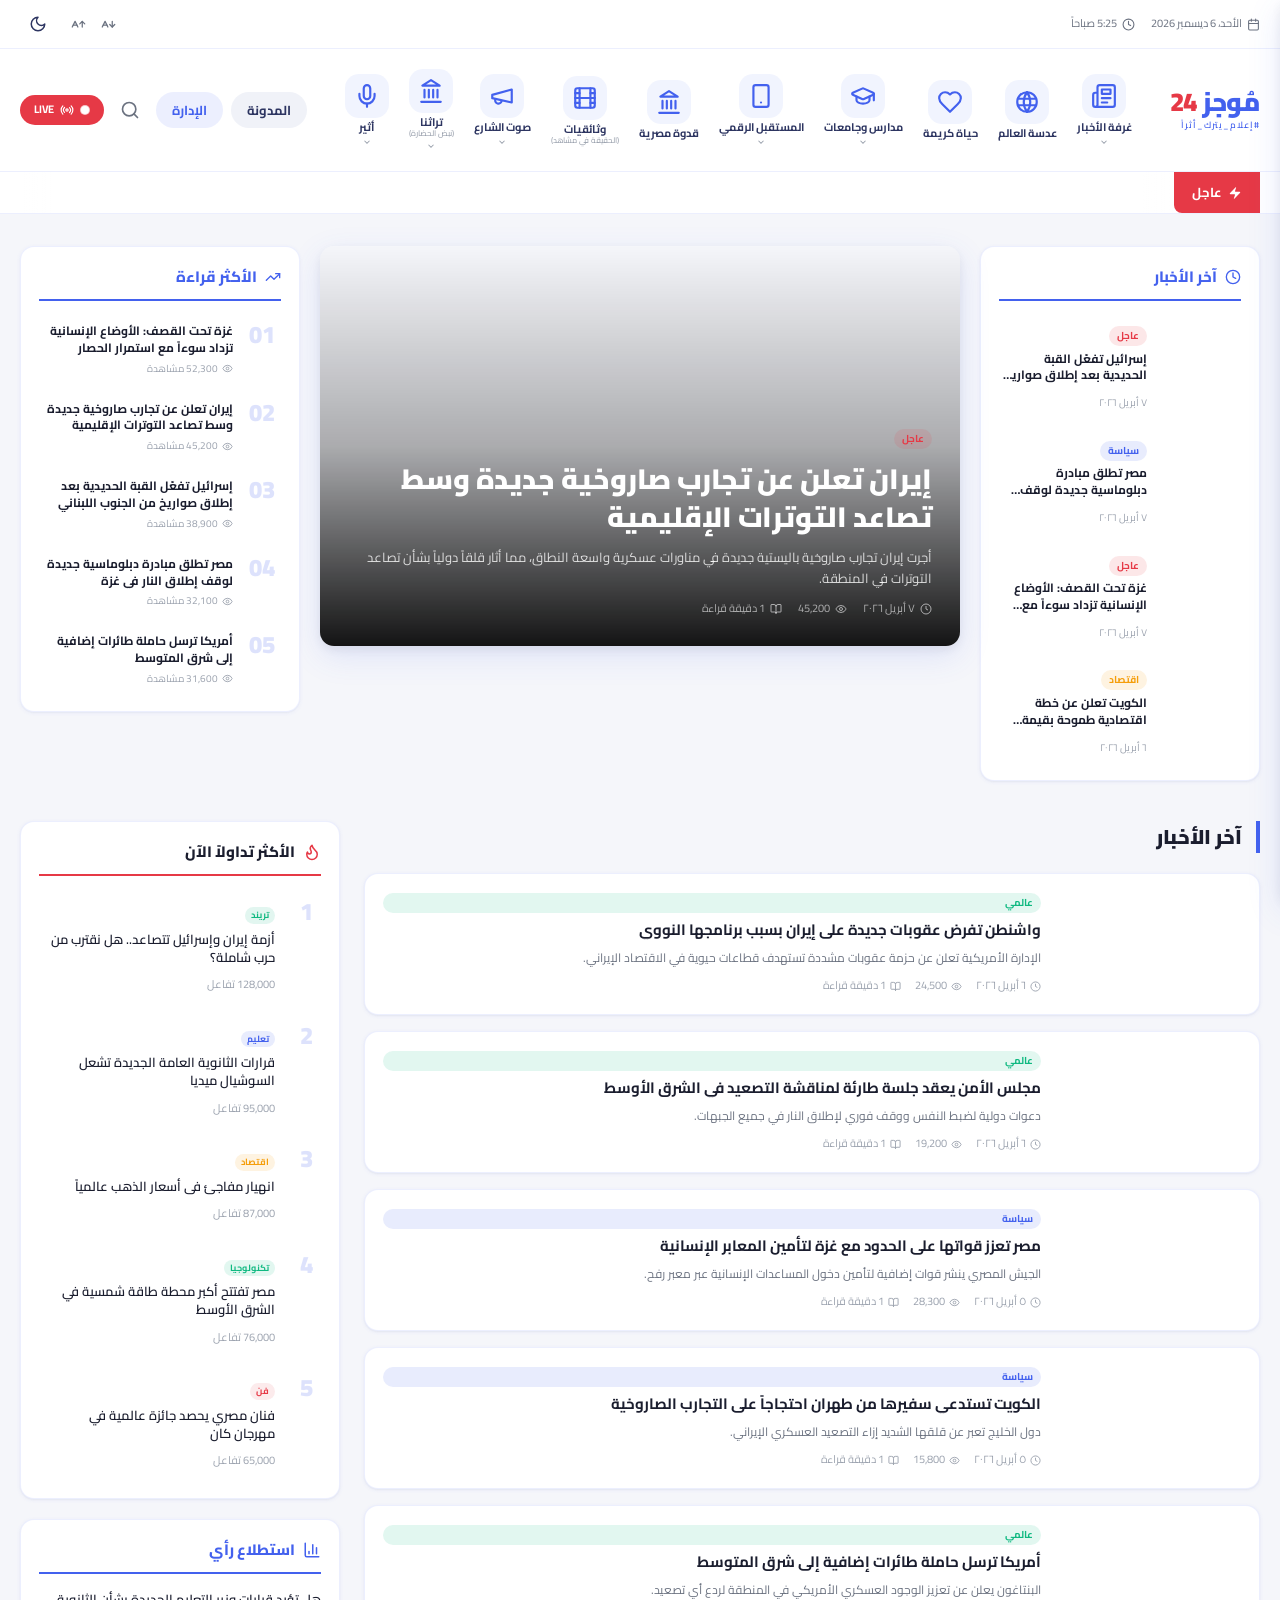
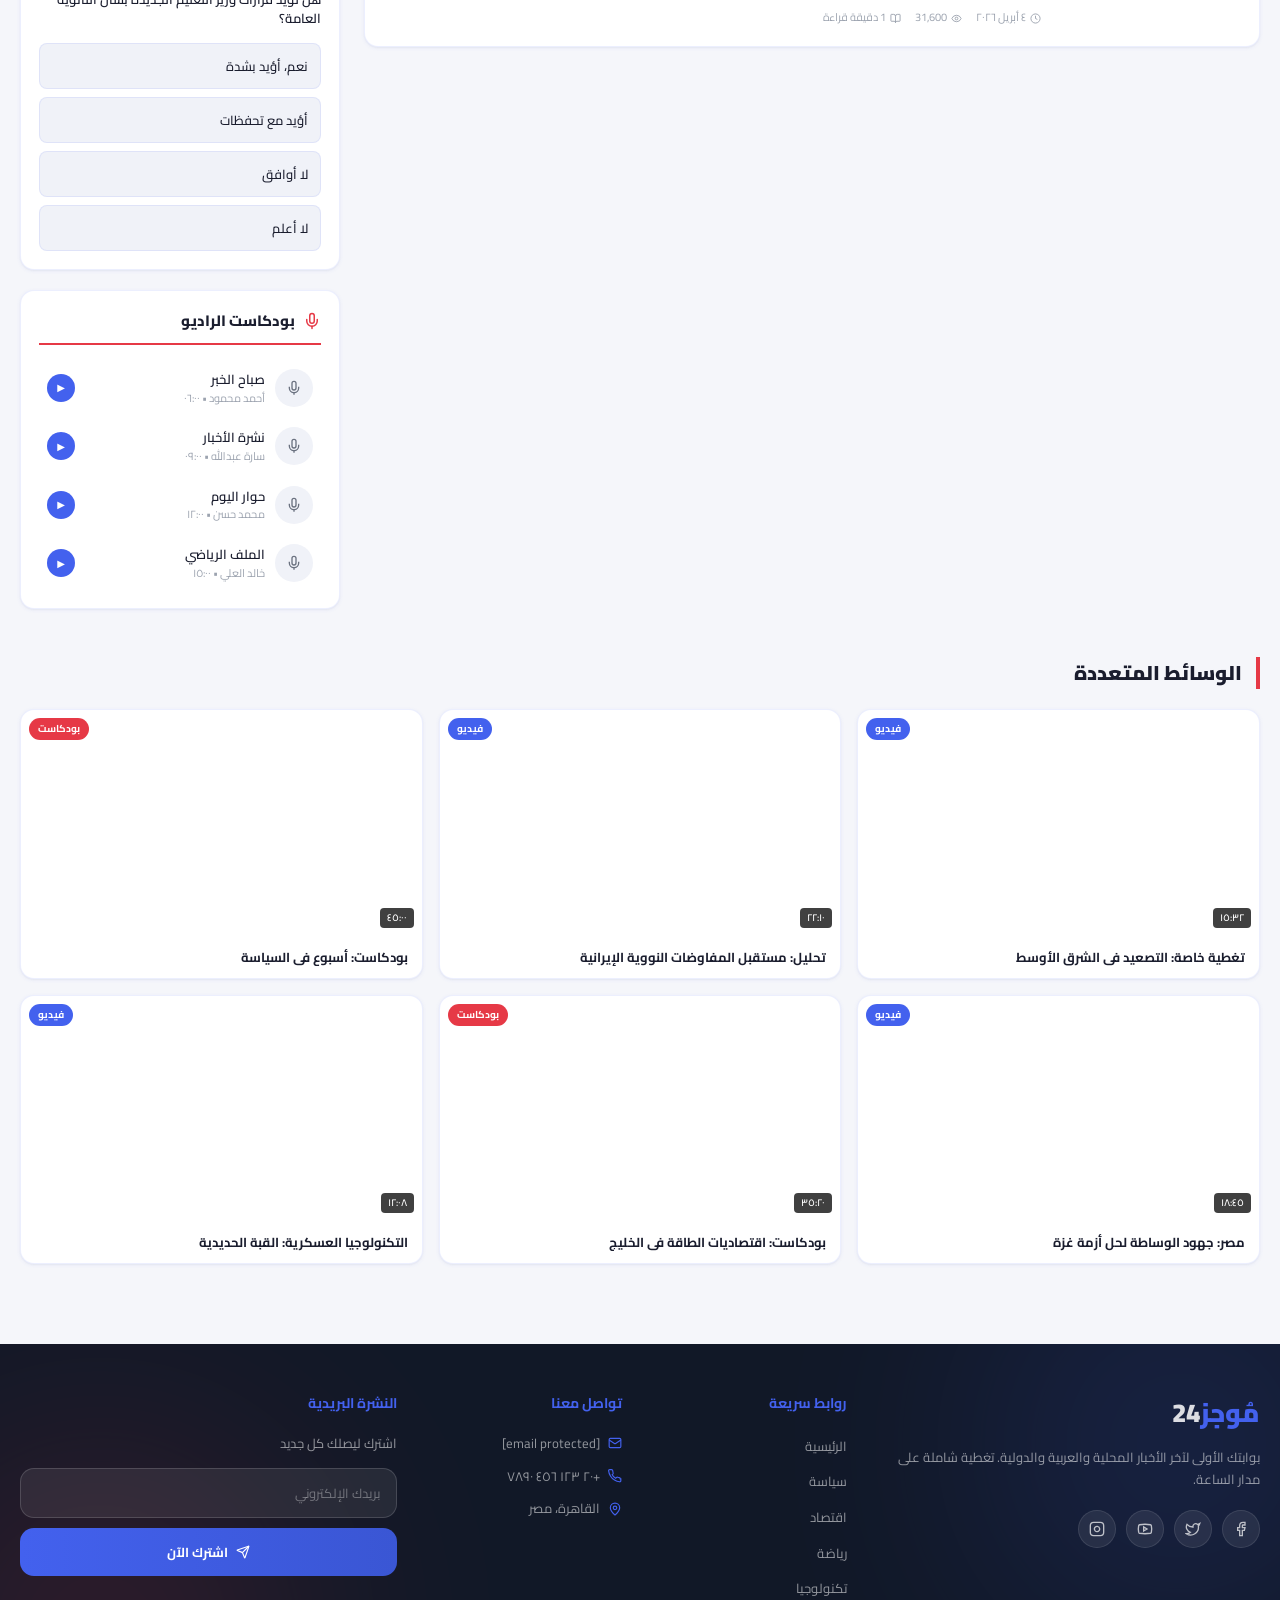
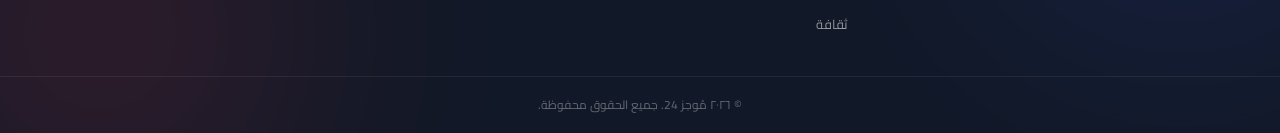
==== commit 90366d32: "Add files via upload" ====
--- a/index.html
+++ b/index.html
@@ -1,15 +1,42 @@
 <!DOCTYPE html>
 <html lang="ar" dir="rtl">
-<head>
-  <meta charset="UTF-8">
-  <meta name="viewport" content="width=device-width, initial-scale=1.0">
-  <title>مُوجز 24 | أخبار عربية على مدار الساعة</title>
-  <meta name="description" content="بوابتك الأولى لآخر الأخبار المحلية والعربية والدولية مع راديو حي وبودكاست متميز">
-  <link rel="preconnect" href="https://fonts.googleapis.com">
-  <link rel="preconnect" href="https://fonts.gstatic.com" crossorigin>
-  <link href="https://fonts.googleapis.com/css2?family=Cairo:wght@400;500;600;700;800;900&family=Readex+Pro:wght@300;400;500;600;700&display=swap" rel="stylesheet">
-  <link rel="stylesheet" href="style.css">
-</head>
+<head>
+  <meta charset="UTF-8">
+  <meta name="viewport" content="width=device-width, initial-scale=1.0">
+  <title>مُوجز 24 | أخبار عربية على مدار الساعة</title>
+  <meta name="description" content="بوابتك الأولى لآخر الأخبار المحلية والعربية والدولية مع راديو حي وبودكاست متميز">
+  <script>
+    (function () {
+      try {
+        var theme = localStorage.getItem('mojaz24-theme') || 'light';
+        var fontScale = parseFloat(localStorage.getItem('mojaz24-font') || '1');
+        var root = document.documentElement;
+        root.setAttribute('data-theme', theme);
+        root.style.colorScheme = theme === 'dark' ? 'dark' : 'light';
+        if (!Number.isNaN(fontScale)) {
+          root.style.fontSize = (Math.max(0.85, Math.min(1.3, fontScale)) * 16) + 'px';
+        }
+      } catch (e) {}
+    })();
+  </script>
+  <style>
+    html[data-theme="dark"],
+    html[data-theme="dark"] body {
+      background-color: #0d1117;
+      color: #e6edf3;
+    }
+
+    html[data-theme="light"],
+    html[data-theme="light"] body {
+      background-color: #f5f6fa;
+      color: #1a1d2e;
+    }
+  </style>
+  <link rel="preconnect" href="https://fonts.googleapis.com">
+  <link rel="preconnect" href="https://fonts.gstatic.com" crossorigin>
+  <link href="https://fonts.googleapis.com/css2?family=Cairo:wght@400;500;600;700;800;900&family=Readex+Pro:wght@300;400;500;600;700&display=swap" rel="stylesheet">
+  <link rel="stylesheet" href="style.css">
+</head>
 <body>
  
   <!-- Reading Progress Bar -->
@@ -97,42 +124,52 @@
           <nav class="main-nav" id="mainNav">
  
             <!-- غرفة الأخبار — with large dropdown -->
-            <div class="nav-group has-dropdown">
-              <button class="nav-item nav-btn">
-                <span class="nav-icon">
-                  <svg xmlns="http://www.w3.org/2000/svg" width="26" height="26" viewBox="0 0 24 24" fill="none" stroke="currentColor" stroke-width="2" stroke-linecap="round" stroke-linejoin="round"><path d="M4 22h16a2 2 0 0 0 2-2V4a2 2 0 0 0-2-2H8a2 2 0 0 0-2 2v16a2 2 0 0 1-2 2Zm0 0a2 2 0 0 1-2-2v-9c0-1.1.9-2 2-2h2"/><path d="M18 14h-8"/><path d="M15 18h-5"/><path d="M10 6h8v4h-8V6Z"/></svg>
-                </span>
-                <span class="nav-label">غرفة الأخبار</span>
-                <svg class="nav-chevron" xmlns="http://www.w3.org/2000/svg" width="10" height="10" viewBox="0 0 24 24" fill="none" stroke="currentColor" stroke-width="2.5"><path d="m6 9 6 6 6-6"/></svg>
-              </button>
+            <div class="nav-group has-dropdown">
+              <button class="nav-item nav-btn">
+                <span class="nav-icon">
+                  <svg xmlns="http://www.w3.org/2000/svg" width="26" height="26" viewBox="0 0 24 24" fill="none" stroke="currentColor" stroke-width="2" stroke-linecap="round" stroke-linejoin="round"><path d="M4 22h16a2 2 0 0 0 2-2V4a2 2 0 0 0-2-2H8a2 2 0 0 0-2 2v16a2 2 0 0 1-2 2Zm0 0a2 2 0 0 1-2-2v-9c0-1.1.9-2 2-2h2"/><path d="M18 14h-8"/><path d="M15 18h-5"/><path d="M10 6h8v4h-8V6Z"/></svg>
+                </span>
+                <span class="nav-label">غرفة الأخبار</span>
+                <svg class="nav-chevron" xmlns="http://www.w3.org/2000/svg" width="10" height="10" viewBox="0 0 24 24" fill="none" stroke="currentColor" stroke-width="2.5"><path d="m6 9 6 6 6-6"/></svg>
+              </button>
               <div class="nav-dropdown">
                 <div class="dropdown-section">
                   <span class="dropdown-section-title">أخبار الساعة</span>
-                  <a href="#" class="dropdown-item">عاجل</a>
-                  <a href="#" class="dropdown-item">عالمي</a>
-                  <a href="#" class="dropdown-item">سياسة</a>
-                  <a href="#" class="dropdown-item">اقتصاد</a>
+                  <a href="category.html?cat=عاجل" class="dropdown-item">عاجل</a>
+                  <a href="category.html?cat=عالمي" class="dropdown-item">عالمي</a>
+                  <a href="category.html?cat=سياسة" class="dropdown-item">سياسة</a>
+                  <a href="category.html?cat=اقتصاد" class="dropdown-item">اقتصاد</a>
                 </div>
                 <div class="dropdown-divider"></div>
                 <div class="dropdown-section">
                   <span class="dropdown-section-title">أخبار المنوعات</span>
-                  <a href="#" class="dropdown-item">رياضة</a>
-                  <a href="#" class="dropdown-item">فن</a>
-                  <a href="#" class="dropdown-item">صحة</a>
-                  <a href="#" class="dropdown-item">ثقافة</a>
-                  <a href="#" class="dropdown-item">مقالات</a>
-                  <a href="#" class="dropdown-item">تقارير</a>
-                  <a href="#" class="dropdown-item">أسعار وأسواق</a>
-                  <a href="#" class="dropdown-item">دين وحياة</a>
-                  <a href="#" class="dropdown-item">سياحة وطيران</a>
-                  <a href="#" class="dropdown-item">كاريكاتير</a>
-                </div>
-              </div>
-            </div>
- 
-            <!-- حياة كريمة — no dropdown -->
-            <div class="nav-group">
-              <a href="#" class="nav-item">
+                  <a href="category.html?cat=رياضة" class="dropdown-item">رياضة</a>
+                  <a href="category.html?cat=فن" class="dropdown-item">فن</a>
+                  <a href="category.html?cat=صحة" class="dropdown-item">صحة</a>
+                  <a href="category.html?cat=ثقافة" class="dropdown-item">ثقافة</a>
+                  <a href="category.html?cat=مقالات" class="dropdown-item">مقالات</a>
+                  <a href="category.html?cat=تقارير" class="dropdown-item">تقارير</a>
+                  <a href="category.html?cat=أسعار وأسواق" class="dropdown-item">أسعار وأسواق</a>
+                  <a href="category.html?cat=دين وحياة" class="dropdown-item">دين وحياة</a>
+                  <a href="category.html?cat=سياحة وطيران" class="dropdown-item">سياحة وطيران</a>
+                  <a href="category.html?cat=كاريكاتير" class="dropdown-item">كاريكاتير</a>
+                </div>
+              </div>
+            </div>
+
+            <!-- عدسة العالم -->
+            <div class="nav-group">
+              <a href="category.html?cat=عدسة العالم" class="nav-item">
+                <span class="nav-icon">
+                  <svg xmlns="http://www.w3.org/2000/svg" width="26" height="26" viewBox="0 0 24 24" fill="none" stroke="currentColor" stroke-width="2" stroke-linecap="round" stroke-linejoin="round"><circle cx="12" cy="12" r="9"/><path d="M3.6 9h16.8"/><path d="M3.6 15h16.8"/><path d="M12 3a15 15 0 0 1 0 18"/><path d="M12 3a15 15 0 0 0 0 18"/></svg>
+                </span>
+                <span class="nav-label">عدسة العالم</span>
+              </a>
+            </div>
+
+            <!-- حياة كريمة — no dropdown -->
+            <div class="nav-group">
+              <a href="category.html?cat=حياة كريمة" class="nav-item">
                 <span class="nav-icon">
                   <svg xmlns="http://www.w3.org/2000/svg" width="26" height="26" viewBox="0 0 24 24" fill="none" stroke="currentColor" stroke-width="2" stroke-linecap="round" stroke-linejoin="round"><path d="M19 14c1.49-1.46 3-3.21 3-5.5A5.5 5.5 0 0 0 16.5 3c-1.76 0-3 .5-4.5 2-1.5-1.5-2.74-2-4.5-2A5.5 5.5 0 0 0 2 8.5c0 2.3 1.5 4.05 3 5.5l7 7Z"/></svg>
                 </span>
@@ -150,8 +187,8 @@
                 <svg class="nav-chevron" xmlns="http://www.w3.org/2000/svg" width="10" height="10" viewBox="0 0 24 24" fill="none" stroke="currentColor" stroke-width="2.5"><path d="m6 9 6 6 6-6"/></svg>
               </button>
               <div class="nav-dropdown">
-                <a href="#" class="dropdown-item">كواليس التعليم</a>
-                <a href="#" class="dropdown-item">سينما التعليم</a>
+                <a href="category.html?cat=كواليس التعليم" class="dropdown-item">كواليس التعليم</a>
+                <a href="category.html?cat=سينما التعليم" class="dropdown-item">سينما التعليم</a>
               </div>
             </div>
  
@@ -165,14 +202,14 @@
                 <svg class="nav-chevron" xmlns="http://www.w3.org/2000/svg" width="10" height="10" viewBox="0 0 24 24" fill="none" stroke="currentColor" stroke-width="2.5"><path d="m6 9 6 6 6-6"/></svg>
               </button>
               <div class="nav-dropdown">
-                <a href="#" class="dropdown-item">كود الخبر</a>
-                <a href="#" class="dropdown-item">عين التقنية</a>
+                <a href="category.html?cat=كود الخبر" class="dropdown-item">كود الخبر</a>
+                <a href="category.html?cat=عين التقنية" class="dropdown-item">عين التقنية</a>
               </div>
             </div>
  
             <!-- قدوة مصرية — no dropdown -->
             <div class="nav-group">
-              <a href="#" class="nav-item">
+              <a href="category.html?cat=قدوة مصرية" class="nav-item">
                 <span class="nav-icon">
                   <svg xmlns="http://www.w3.org/2000/svg" width="26" height="26" viewBox="0 0 24 24" fill="none" stroke="currentColor" stroke-width="2" stroke-linecap="round" stroke-linejoin="round"><line x1="3" x2="21" y1="22" y2="22"/><line x1="6" x2="6" y1="18" y2="11"/><line x1="10" x2="10" y1="18" y2="11"/><line x1="14" x2="14" y1="18" y2="11"/><line x1="18" x2="18" y1="18" y2="11"/><polygon points="12 2 20 7 4 7"/></svg>
                 </span>
@@ -182,7 +219,7 @@
  
             <!-- وثائقيات — NO dropdown, no arrow -->
             <div class="nav-group">
-              <a href="#" class="nav-item">
+              <a href="category.html?cat=وثائقيات" class="nav-item">
                 <span class="nav-icon">
                   <svg xmlns="http://www.w3.org/2000/svg" width="26" height="26" viewBox="0 0 24 24" fill="none" stroke="currentColor" stroke-width="2" stroke-linecap="round" stroke-linejoin="round"><rect width="18" height="18" x="3" y="3" rx="2"/><path d="M7 3v18"/><path d="M3 7.5h4"/><path d="M3 12h18"/><path d="M3 16.5h4"/><path d="M17 3v18"/><path d="M17 7.5h4"/><path d="M17 16.5h4"/></svg>
                 </span>
@@ -201,8 +238,8 @@
                 <svg class="nav-chevron" xmlns="http://www.w3.org/2000/svg" width="10" height="10" viewBox="0 0 24 24" fill="none" stroke="currentColor" stroke-width="2.5"><path d="m6 9 6 6 6-6"/></svg>
               </button>
               <div class="nav-dropdown">
-                <a href="#" class="dropdown-item">حوادث</a>
-                <a href="#" class="dropdown-item">عين الحقيقة</a>
+                <a href="category.html?cat=حوادث" class="dropdown-item">حوادث</a>
+                <a href="category.html?cat=عين الحقيقة" class="dropdown-item">عين الحقيقة</a>
               </div>
             </div>
  
@@ -217,8 +254,8 @@
                 <svg class="nav-chevron" xmlns="http://www.w3.org/2000/svg" width="10" height="10" viewBox="0 0 24 24" fill="none" stroke="currentColor" stroke-width="2.5"><path d="m6 9 6 6 6-6"/></svg>
               </button>
               <div class="nav-dropdown">
-                <a href="#" class="dropdown-item">أصل الحكاية</a>
-                <a href="#" class="dropdown-item">حكاية وكادر</a>
+                <a href="category.html?cat=أصل الحكاية" class="dropdown-item">أصل الحكاية</a>
+                <a href="category.html?cat=حكاية وكادر" class="dropdown-item">حكاية وكادر</a>
               </div>
             </div>
  
@@ -231,30 +268,31 @@
                 <span class="nav-label">أثير</span>
                 <svg class="nav-chevron" xmlns="http://www.w3.org/2000/svg" width="10" height="10" viewBox="0 0 24 24" fill="none" stroke="currentColor" stroke-width="2.5"><path d="m6 9 6 6 6-6"/></svg>
               </button>
-              <div class="nav-dropdown">
-                <a href="#" class="dropdown-item dropdown-item-radio">
-                  <span class="radio-live-dot"></span>
-                  Radio On Air
-                </a>
-                <a href="#" class="dropdown-item dropdown-item-podcast">
-                  <svg xmlns="http://www.w3.org/2000/svg" width="14" height="14" viewBox="0 0 24 24" fill="none" stroke="currentColor" stroke-width="2"><path d="M3 14h3a2 2 0 0 1 2 2v3a2 2 0 0 1-2 2H5a2 2 0 0 1-2-2v-7a9 9 0 0 1 18 0v7a2 2 0 0 1-2 2h-1a2 2 0 0 1-2-2v-3a2 2 0 0 1 2-2h3"/></svg>
-                  بودكاست
-                </a>
+              <div class="nav-dropdown">
+                <a href="category.html?cat=Radio%20On%20Air" class="dropdown-item dropdown-item-radio">
+                  <span class="radio-live-dot"></span>
+                  Radio On Air
+                </a>
+                <a href="category.html?cat=بودكاست" class="dropdown-item dropdown-item-podcast">
+                  <svg xmlns="http://www.w3.org/2000/svg" width="14" height="14" viewBox="0 0 24 24" fill="none" stroke="currentColor" stroke-width="2"><path d="M3 14h3a2 2 0 0 1 2 2v3a2 2 0 0 1-2 2H5a2 2 0 0 1-2-2v-7a9 9 0 0 1 18 0v7a2 2 0 0 1-2 2h-1a2 2 0 0 1-2-2v-3a2 2 0 0 1 2-2h3"/></svg>
+                  بودكاست
+                </a>
               </div>
             </div>
  
           </nav>
  
-          <!-- Header actions -->
-          <div class="header-actions">
-            <a href="blog.html" class="blog-btn">المدونة</a>
-            <button class="search-btn" id="searchToggle">
-              <svg xmlns="http://www.w3.org/2000/svg" width="20" height="20" viewBox="0 0 24 24" fill="none" stroke="currentColor" stroke-width="2" stroke-linecap="round" stroke-linejoin="round"><circle cx="11" cy="11" r="8"/><path d="m21 21-4.3-4.3"/></svg>
-            </button>
-            <a href="#" class="live-btn">
-              <span class="live-dot">
-                <span class="ping"></span>
-                <span class="dot"></span>
+          <!-- Header actions -->
+          <div class="header-actions">
+            <a href="blog.html" class="blog-btn">المدونة</a>
+            <a href="admin.html" class="blog-btn" style="background:rgba(67,97,238,0.1);color:var(--primary);">الإدارة</a>
+            <button class="search-btn" id="searchToggle">
+              <svg xmlns="http://www.w3.org/2000/svg" width="20" height="20" viewBox="0 0 24 24" fill="none" stroke="currentColor" stroke-width="2" stroke-linecap="round" stroke-linejoin="round"><circle cx="11" cy="11" r="8"/><path d="m21 21-4.3-4.3"/></svg>
+            </button>
+            <a href="category.html?cat=Radio%20On%20Air" class="live-btn">
+              <span class="live-dot">
+                <span class="ping"></span>
+                <span class="dot"></span>
               </span>
               <svg xmlns="http://www.w3.org/2000/svg" width="14" height="14" viewBox="0 0 24 24" fill="none" stroke="currentColor" stroke-width="2" stroke-linecap="round" stroke-linejoin="round"><path d="M4.9 19.1C1 15.2 1 8.8 4.9 4.9"/><path d="M7.8 16.2c-2.3-2.3-2.3-6.1 0-8.5"/><circle cx="12" cy="12" r="2"/><path d="M16.2 7.8c2.3 2.3 2.3 6.1 0 8.5"/><path d="M19.1 4.9C23 8.8 23 15.1 19.1 19"/></svg>
               LIVE
@@ -828,15 +866,17 @@
       <button class="mobile-nav-close" id="mobileNavClose">✕</button>
     </div>
     <a href="blog.html" class="mobile-nav-link">المدونة</a>
-    <a href="#" class="mobile-nav-link">غرفة الأخبار</a>
-    <a href="#" class="mobile-nav-link">حياة كريمة</a>
-    <a href="#" class="mobile-nav-link">مدارس وجامعات</a>
-    <a href="#" class="mobile-nav-link">المستقبل الرقمي</a>
-    <a href="#" class="mobile-nav-link">وثائقيات</a>
-    <a href="#" class="mobile-nav-link">صوت الشارع</a>
-    <a href="#" class="mobile-nav-link">أثير</a>
-  </nav>
+    <a href="category.html?cat=عاجل" class="mobile-nav-link">غرفة الأخبار</a>
+    <a href="category.html?cat=عدسة العالم" class="mobile-nav-link">عدسة العالم</a>
+    <a href="category.html?cat=حياة كريمة" class="mobile-nav-link">حياة كريمة</a>
+    <a href="category.html?cat=كواليس التعليم" class="mobile-nav-link">مدارس وجامعات</a>
+    <a href="category.html?cat=كود الخبر" class="mobile-nav-link">المستقبل الرقمي</a>
+    <a href="category.html?cat=وثائقيات" class="mobile-nav-link">وثائقيات</a>
+    <a href="category.html?cat=حوادث" class="mobile-nav-link">صوت الشارع</a>
+    <a href="category.html?cat=Radio%20On%20Air" class="mobile-nav-link">أثير</a>
+  </nav>
  
   <script src="script.js"></script>
+  <script src="news-store.js"></script>
 </body>
 </html>
--- a/style.css
+++ b/style.css
@@ -470,11 +470,33 @@
 }
 
 /* For غرفة الأخبار — wider two-section dropdown */
-.nav-group:first-child .nav-dropdown {
-  min-width: 220px;
-  right: auto;
-  left: 0;
-}
+.nav-group:first-child .nav-dropdown {
+  min-width: 220px;
+  right: auto;
+  left: 0;
+  max-height: min(70vh, 420px);
+  overflow-x: hidden;
+  overflow-y: auto;
+  scrollbar-width: thin;
+  scrollbar-color: var(--primary) transparent;
+}
+
+.nav-group:first-child .nav-dropdown::-webkit-scrollbar {
+  width: 8px;
+}
+
+.nav-group:first-child .nav-dropdown::-webkit-scrollbar-track {
+  background: transparent;
+}
+
+.nav-group:first-child .nav-dropdown::-webkit-scrollbar-thumb {
+  background: rgba(67, 97, 238, 0.32);
+  border-radius: var(--radius-full);
+}
+
+.nav-group:first-child .nav-dropdown::-webkit-scrollbar-thumb:hover {
+  background: rgba(67, 97, 238, 0.48);
+}
 
 /* Dropdown items */
 .dropdown-item {
@@ -551,38 +573,38 @@
 }
 
 /* Header actions */
-.header-actions {
-  display: flex;
-  align-items: center;
-  gap: 8px;
-  flex-shrink: 0;
-}
-
-.blog-btn {
-  height: 36px;
-  padding: 0 16px;
-  border-radius: var(--radius-full);
-  display: inline-flex;
-  align-items: center;
-  justify-content: center;
-  background: var(--bg-muted);
-  color: var(--text-2);
-  font-size: 13px;
-  font-weight: 700;
-  transition: background var(--transition), color var(--transition), transform var(--transition);
-}
-
-.blog-btn:hover,
-.blog-btn.active {
-  background: rgba(67, 97, 238, 0.12);
-  color: var(--primary);
-}
-
-.search-btn {
-  width: 36px;
-  height: 36px;
-  border-radius: var(--radius-full);
-  display: flex;
+.header-actions {
+  display: flex;
+  align-items: center;
+  gap: 8px;
+  flex-shrink: 0;
+}
+
+.blog-btn {
+  height: 36px;
+  padding: 0 16px;
+  border-radius: var(--radius-full);
+  display: inline-flex;
+  align-items: center;
+  justify-content: center;
+  background: var(--bg-muted);
+  color: var(--text-2);
+  font-size: 13px;
+  font-weight: 700;
+  transition: background var(--transition), color var(--transition), transform var(--transition);
+}
+
+.blog-btn:hover,
+.blog-btn.active {
+  background: rgba(67, 97, 238, 0.12);
+  color: var(--primary);
+}
+
+.search-btn {
+  width: 36px;
+  height: 36px;
+  border-radius: var(--radius-full);
+  display: flex;
   align-items: center;
   justify-content: center;
   color: var(--text-3);
@@ -761,14 +783,14 @@
   z-index: 1;
 }
 
-.ticker-wrap {
-  flex: 1;
-  overflow: hidden;
-  display: flex;
-  align-items: center;
-  position: relative;
-  min-width: 0;
-}
+.ticker-wrap {
+  flex: 1;
+  overflow: hidden;
+  display: flex;
+  align-items: center;
+  position: relative;
+  min-width: 0;
+}
 
 /* Fade masks on edges for smooth visual */
 .ticker-wrap::before,
@@ -796,215 +818,215 @@
   is reached the second copy is in exact same position as start.
   JS will handle the duplication; CSS handles the animation.
 */
-.ticker-track {
-  display: flex;
-  align-items: center;
-  justify-content: flex-start;
-  flex-wrap: nowrap;
-  width: max-content;
-  min-width: max-content;
-  white-space: nowrap;
-  direction: ltr;
-  /* JS controls animation after cloning — no default animation here */
-  animation: none;
-  will-change: transform;
-}
-
-.ticker-track span {
-  display: inline-flex;
-  align-items: center;
-  flex: 0 0 auto;
-  padding: 0 32px;
-  font-size: 13px;
-  font-weight: 500;
-  color: var(--text-2);
-  direction: rtl;
-}
-
-@keyframes tickerScroll {
-  0%   { transform: translateX(0); }
-  100% { transform: translateX(-50%); }
-}
-
-/* ===================== BLOG PAGE ===================== */
-.blog-main {
-  min-height: calc(100vh - 220px);
-}
-
-.blog-shell {
-  display: grid;
-  gap: 24px;
-}
-
-.blog-header {
-  align-items: flex-start;
-}
-
-.blog-grid {
-  display: grid;
-  grid-template-columns: minmax(0, 0.9fr) minmax(0, 1.4fr);
-  gap: 24px;
-}
-
-.blog-card {
-  background: var(--bg-card);
-  border: 1px solid var(--border);
-  border-radius: calc(var(--radius) + 4px);
-  box-shadow: var(--shadow-md);
-}
-
-.blog-intro-card,
-.comment-composer-card,
-.comments-feed-card {
-  padding: 24px;
-}
-
-.blog-intro-card h3,
-.comments-header h3 {
-  font-size: 20px;
-  margin-bottom: 10px;
-  color: var(--text-1);
-}
-
-.blog-intro-card p {
-  color: var(--text-3);
-  font-size: 14px;
-  line-height: 1.9;
-}
-
-.comment-form {
-  display: grid;
-  gap: 14px;
-}
-
-.comment-label {
-  font-size: 14px;
-  font-weight: 700;
-  color: var(--text-2);
-}
-
-.comment-input {
-  width: 100%;
-  resize: vertical;
-  min-height: 140px;
-  padding: 16px 18px;
-  border-radius: var(--radius);
-  border: 1px solid var(--border);
-  background: var(--bg-muted);
-  color: var(--text-1);
-  font: inherit;
-  line-height: 1.9;
-}
-
-.comment-input::placeholder {
-  color: var(--text-4);
-}
-
-.comment-input:focus {
-  outline: none;
-  border-color: var(--primary);
-  box-shadow: 0 0 0 3px rgba(67, 97, 238, 0.12);
-}
-
-.comment-form-actions {
-  display: flex;
-  justify-content: flex-start;
-}
-
-.blog-submit-btn {
-  min-width: 148px;
-}
-
-.comments-header {
-  display: flex;
-  align-items: center;
-  justify-content: space-between;
-  gap: 16px;
-  padding-bottom: 16px;
-  border-bottom: 1px solid var(--border);
-  margin-bottom: 20px;
-}
-
-.comments-count {
-  color: var(--text-3);
-  font-size: 13px;
-  font-weight: 700;
-}
-
-.comments-feed {
-  display: grid;
-  gap: 16px;
-}
-
-.comment-empty {
-  text-align: center;
-  padding: 30px 20px;
-  color: var(--text-3);
-  background: var(--bg-muted);
-  border: 1px dashed var(--border-strong);
-  border-radius: var(--radius);
-}
-
-.comment-item {
-  background: var(--bg-muted);
-  border: 1px solid var(--border);
-  border-radius: var(--radius);
-  padding: 18px;
-  animation: commentReveal 0.35s ease;
-}
-
-.comment-item-header {
-  display: flex;
-  align-items: center;
-  justify-content: space-between;
-  gap: 12px;
-  margin-bottom: 10px;
-}
-
-.comment-author {
-  display: inline-flex;
-  align-items: center;
-  gap: 10px;
-  font-weight: 800;
-  color: var(--text-1);
-}
-
-.comment-avatar {
-  width: 40px;
-  height: 40px;
-  border-radius: 50%;
-  background: linear-gradient(135deg, var(--primary), var(--accent));
-  color: #fff;
-  display: inline-flex;
-  align-items: center;
-  justify-content: center;
-  font-size: 14px;
-  box-shadow: var(--shadow-sm);
-}
-
-.comment-time {
-  font-size: 12px;
-  color: var(--text-4);
-}
-
-.comment-body {
-  color: var(--text-2);
-  font-size: 14px;
-  line-height: 1.95;
-  white-space: pre-wrap;
-  word-break: break-word;
-}
-
-@keyframes commentReveal {
-  from {
-    opacity: 0;
-    transform: translateY(10px);
-  }
-  to {
-    opacity: 1;
-    transform: translateY(0);
-  }
-}
+.ticker-track {
+  display: flex;
+  align-items: center;
+  justify-content: flex-start;
+  flex-wrap: nowrap;
+  width: max-content;
+  min-width: max-content;
+  white-space: nowrap;
+  direction: ltr;
+  /* JS controls animation after cloning — no default animation here */
+  animation: none;
+  will-change: transform;
+}
+
+.ticker-track span {
+  display: inline-flex;
+  align-items: center;
+  flex: 0 0 auto;
+  padding: 0 32px;
+  font-size: 13px;
+  font-weight: 500;
+  color: var(--text-2);
+  direction: rtl;
+}
+
+@keyframes tickerScroll {
+  0%   { transform: translateX(0); }
+  100% { transform: translateX(-50%); }
+}
+
+/* ===================== BLOG PAGE ===================== */
+.blog-main {
+  min-height: calc(100vh - 220px);
+}
+
+.blog-shell {
+  display: grid;
+  gap: 24px;
+}
+
+.blog-header {
+  align-items: flex-start;
+}
+
+.blog-grid {
+  display: grid;
+  grid-template-columns: minmax(0, 0.9fr) minmax(0, 1.4fr);
+  gap: 24px;
+}
+
+.blog-card {
+  background: var(--bg-card);
+  border: 1px solid var(--border);
+  border-radius: calc(var(--radius) + 4px);
+  box-shadow: var(--shadow-md);
+}
+
+.blog-intro-card,
+.comment-composer-card,
+.comments-feed-card {
+  padding: 24px;
+}
+
+.blog-intro-card h3,
+.comments-header h3 {
+  font-size: 20px;
+  margin-bottom: 10px;
+  color: var(--text-1);
+}
+
+.blog-intro-card p {
+  color: var(--text-3);
+  font-size: 14px;
+  line-height: 1.9;
+}
+
+.comment-form {
+  display: grid;
+  gap: 14px;
+}
+
+.comment-label {
+  font-size: 14px;
+  font-weight: 700;
+  color: var(--text-2);
+}
+
+.comment-input {
+  width: 100%;
+  resize: vertical;
+  min-height: 140px;
+  padding: 16px 18px;
+  border-radius: var(--radius);
+  border: 1px solid var(--border);
+  background: var(--bg-muted);
+  color: var(--text-1);
+  font: inherit;
+  line-height: 1.9;
+}
+
+.comment-input::placeholder {
+  color: var(--text-4);
+}
+
+.comment-input:focus {
+  outline: none;
+  border-color: var(--primary);
+  box-shadow: 0 0 0 3px rgba(67, 97, 238, 0.12);
+}
+
+.comment-form-actions {
+  display: flex;
+  justify-content: flex-start;
+}
+
+.blog-submit-btn {
+  min-width: 148px;
+}
+
+.comments-header {
+  display: flex;
+  align-items: center;
+  justify-content: space-between;
+  gap: 16px;
+  padding-bottom: 16px;
+  border-bottom: 1px solid var(--border);
+  margin-bottom: 20px;
+}
+
+.comments-count {
+  color: var(--text-3);
+  font-size: 13px;
+  font-weight: 700;
+}
+
+.comments-feed {
+  display: grid;
+  gap: 16px;
+}
+
+.comment-empty {
+  text-align: center;
+  padding: 30px 20px;
+  color: var(--text-3);
+  background: var(--bg-muted);
+  border: 1px dashed var(--border-strong);
+  border-radius: var(--radius);
+}
+
+.comment-item {
+  background: var(--bg-muted);
+  border: 1px solid var(--border);
+  border-radius: var(--radius);
+  padding: 18px;
+  animation: commentReveal 0.35s ease;
+}
+
+.comment-item-header {
+  display: flex;
+  align-items: center;
+  justify-content: space-between;
+  gap: 12px;
+  margin-bottom: 10px;
+}
+
+.comment-author {
+  display: inline-flex;
+  align-items: center;
+  gap: 10px;
+  font-weight: 800;
+  color: var(--text-1);
+}
+
+.comment-avatar {
+  width: 40px;
+  height: 40px;
+  border-radius: 50%;
+  background: linear-gradient(135deg, var(--primary), var(--accent));
+  color: #fff;
+  display: inline-flex;
+  align-items: center;
+  justify-content: center;
+  font-size: 14px;
+  box-shadow: var(--shadow-sm);
+}
+
+.comment-time {
+  font-size: 12px;
+  color: var(--text-4);
+}
+
+.comment-body {
+  color: var(--text-2);
+  font-size: 14px;
+  line-height: 1.95;
+  white-space: pre-wrap;
+  word-break: break-word;
+}
+
+@keyframes commentReveal {
+  from {
+    opacity: 0;
+    transform: translateY(10px);
+  }
+  to {
+    opacity: 1;
+    transform: translateY(0);
+  }
+}
 
 /* ===================== MAIN CONTENT ===================== */
 .site-main {
@@ -2049,13 +2071,13 @@
   transition-timing-function: ease;
 }
 
-.nav-item, .nav-btn, .search-btn, .blog-btn, .live-btn, .social-link, .ad-btn, .newsletter-btn, .play-btn, .poll-option {
-  transition-property: all;
-  transition-duration: 0.25s;
-  transition-timing-function: cubic-bezier(0.4, 0, 0.2, 1);
-}
-
-/* nav-dropdown separate transition */
+.nav-item, .nav-btn, .search-btn, .blog-btn, .live-btn, .social-link, .ad-btn, .newsletter-btn, .play-btn, .poll-option {
+  transition-property: all;
+  transition-duration: 0.25s;
+  transition-timing-function: cubic-bezier(0.4, 0, 0.2, 1);
+}
+
+/* nav-dropdown separate transition */
 .nav-dropdown {
   transition-property: opacity, transform;
   transition-duration: 0.2s;
@@ -2063,19 +2085,576 @@
 }
 
 /* Mobile responsive tweaks */
-@media (max-width: 640px) {
-  .hero-title { font-size: 18px; }
-  .hero-content { padding: 16px; }
-  .news-card-img { width: 120px; height: 110px; }
-  .breaking-label { padding: 8px 12px; font-size: 11px; }
-  .ticker-track span { font-size: 11px; padding: 0 20px; }
-  .blog-grid { grid-template-columns: 1fr; }
-  .comments-header { align-items: flex-start; flex-direction: column; }
-  .blog-btn { padding-inline: 14px; font-size: 12px; }
+@media (max-width: 640px) {
+  .hero-title { font-size: 18px; }
+  .hero-content { padding: 16px; }
+  .news-card-img { width: 120px; height: 110px; }
+  .breaking-label { padding: 8px 12px; font-size: 11px; }
+  .ticker-track span { font-size: 11px; padding: 0 20px; }
+  .blog-grid { grid-template-columns: 1fr; }
+  .comments-header { align-items: flex-start; flex-direction: column; }
+  .blog-btn { padding-inline: 14px; font-size: 12px; }
+}
+
+@media (max-width: 960px) {
+  .blog-grid {
+    grid-template-columns: 1fr;
+  }
+}
+
+/* ===================== ADMIN PAGE ===================== */
+
+/* Stats bar */
+.admin-stats {
+  display: flex;
+  flex-wrap: wrap;
+  gap: 12px;
+  margin-bottom: 24px;
+}
+
+.admin-stat-card {
+  background: var(--bg-card);
+  border: 1px solid var(--border);
+  border-radius: var(--radius);
+  padding: 16px 20px;
+  display: flex;
+  flex-direction: column;
+  align-items: center;
+  gap: 4px;
+  min-width: 120px;
+  box-shadow: var(--shadow-sm);
+}
+
+.admin-stat-num {
+  font-size: 28px;
+  font-weight: 900;
+  color: var(--primary);
+  line-height: 1;
+}
+
+.admin-stat-label {
+  font-size: 12px;
+  color: var(--text-3);
+  font-weight: 600;
+}
+
+#statCatCards {
+  flex-direction: row;
+  flex-wrap: wrap;
+  gap: 12px;
+  background: none;
+  border: none;
+  box-shadow: none;
+  padding: 0;
+}
+
+.admin-stat-sub {
+  background: var(--bg-card);
+  border: 1px solid var(--border);
+  border-radius: var(--radius);
+  padding: 10px 16px;
+  display: flex;
+  flex-direction: column;
+  align-items: center;
+  gap: 2px;
+  box-shadow: var(--shadow-sm);
+}
+
+.admin-stat-sub-num {
+  font-size: 20px;
+  font-weight: 800;
+  color: var(--accent);
+}
+
+/* Admin Form Card */
+.admin-form-card {
+  margin-bottom: 24px;
+}
+
+.admin-form-header {
+  display: flex;
+  align-items: center;
+  justify-content: space-between;
+  margin-bottom: 20px;
+  flex-wrap: wrap;
+  gap: 10px;
+}
+
+.admin-form-header h3 {
+  font-size: 17px;
+  font-weight: 800;
+  color: var(--text-1);
+}
+
+.admin-cancel-btn {
+  padding: 8px 16px;
+  border-radius: var(--radius-full);
+  background: var(--bg-muted);
+  color: var(--text-2);
+  font-size: 13px;
+  font-weight: 600;
+  font-family: inherit;
+  cursor: pointer;
+  border: 1px solid var(--border);
+  transition: all var(--transition);
+  display: inline-flex;
+  align-items: center;
+  gap: 6px;
+}
+
+.admin-cancel-btn:hover {
+  background: var(--border);
+  color: var(--text-1);
+}
+
+/* Form layout */
+.admin-form {
+  display: flex;
+  flex-direction: column;
+  gap: 18px;
+}
+
+.admin-form-row {
+  display: grid;
+  grid-template-columns: 1fr;
+  gap: 18px;
+}
+
+@media (min-width: 640px) {
+  .admin-form-row { grid-template-columns: 1fr 1fr; }
+}
+
+.admin-field {
+  display: flex;
+  flex-direction: column;
+  gap: 8px;
+}
+
+.admin-input {
+  padding: 11px 14px;
+  background: var(--bg-muted);
+  border: 1.5px solid var(--border);
+  border-radius: var(--radius-sm);
+  color: var(--text-1);
+  font-family: inherit;
+  font-size: 14px;
+  outline: none;
+  transition: border-color var(--transition), box-shadow var(--transition);
+  width: 100%;
+}
+
+.admin-input:focus {
+  border-color: var(--primary);
+  box-shadow: 0 0 0 3px rgba(67, 97, 238, 0.1);
+}
+
+.admin-select {
+  appearance: none;
+  -webkit-appearance: none;
+  background-image: url("data:image/svg+xml,%3Csvg xmlns='http://www.w3.org/2000/svg' width='12' height='12' viewBox='0 0 24 24' fill='none' stroke='%236b7280' stroke-width='2.5'%3E%3Cpath d='m6 9 6 6 6-6'/%3E%3C/svg%3E");
+  background-repeat: no-repeat;
+  background-position: left 12px center;
+  padding-left: 36px;
+}
+
+.admin-textarea {
+  resize: vertical;
+  min-height: 120px;
+}
+
+/* File Upload */
+.admin-upload-wrap {
+  display: flex;
+  flex-direction: column;
+  gap: 8px;
+}
+
+.admin-file-input {
+  display: none;
+}
+
+.admin-upload-label {
+  display: flex;
+  align-items: center;
+  gap: 10px;
+  padding: 10px 14px;
+  background: var(--bg-muted);
+  border: 1.5px dashed var(--border-strong);
+  border-radius: var(--radius-sm);
+  color: var(--text-3);
+  font-size: 13px;
+  font-weight: 600;
+  cursor: pointer;
+  transition: border-color var(--transition), color var(--transition), background var(--transition);
+}
+
+.admin-upload-label:hover {
+  border-color: var(--primary);
+  color: var(--primary);
+  background: rgba(67, 97, 238, 0.04);
+}
+
+.admin-img-preview {
+  display: none;
+  border-radius: var(--radius-sm);
+  overflow: hidden;
+  max-height: 160px;
+}
+
+.admin-img-preview img {
+  width: 100%;
+  max-height: 160px;
+  object-fit: cover;
+}
+
+/* News Feed in Admin */
+.admin-news-feed {
+  display: flex;
+  flex-direction: column;
+  gap: 12px;
+}
+
+.admin-news-item {
+  border: 1px solid var(--border);
+  border-radius: var(--radius);
+  overflow: hidden;
+  background: var(--bg-muted);
+  transition: border-color var(--transition), box-shadow var(--transition);
+}
+
+.admin-news-item:hover {
+  border-color: var(--border-strong);
+  box-shadow: var(--shadow-sm);
+}
+
+.admin-news-item-inner {
+  display: flex;
+  align-items: flex-start;
+  gap: 14px;
+  padding: 14px;
+}
+
+.admin-news-thumb {
+  width: 80px;
+  height: 64px;
+  border-radius: var(--radius-sm);
+  overflow: hidden;
+  flex-shrink: 0;
+  background: var(--bg-card);
+}
+
+.admin-news-thumb img {
+  width: 100%;
+  height: 100%;
+  object-fit: cover;
+}
+
+.admin-news-thumb-empty {
+  display: flex;
+  align-items: center;
+  justify-content: center;
+  color: var(--text-4);
+}
+
+.admin-news-body {
+  flex: 1;
+  min-width: 0;
+}
+
+.admin-news-meta {
+  display: flex;
+  align-items: center;
+  flex-wrap: wrap;
+  gap: 8px;
+  margin-bottom: 6px;
+}
+
+.admin-has-video {
+  display: inline-flex;
+  align-items: center;
+  gap: 4px;
+  font-size: 10px;
+  font-weight: 700;
+  color: var(--accent);
+  background: rgba(230,57,70,0.08);
+  padding: 2px 8px;
+  border-radius: var(--radius-full);
+}
+
+.admin-edited {
+  font-size: 10px;
+  font-weight: 600;
+  color: var(--text-4);
+  background: var(--bg-card);
+  padding: 2px 8px;
+  border-radius: var(--radius-full);
+  border: 1px solid var(--border);
+}
+
+.admin-news-title {
+  font-size: 14px;
+  font-weight: 800;
+  color: var(--text-1);
+  line-height: 1.4;
+  margin-bottom: 4px;
+  white-space: nowrap;
+  overflow: hidden;
+  text-overflow: ellipsis;
+}
+
+.admin-news-excerpt {
+  font-size: 12px;
+  color: var(--text-3);
+  line-height: 1.5;
+  display: -webkit-box;
+  -webkit-line-clamp: 2;
+  -webkit-box-orient: vertical;
+  overflow: hidden;
+}
+
+.admin-news-actions {
+  display: flex;
+  flex-direction: column;
+  gap: 6px;
+  flex-shrink: 0;
+}
+
+@media (max-width: 540px) {
+  .admin-news-item-inner { flex-wrap: wrap; }
+  .admin-news-thumb { width: 60px; height: 50px; }
+  .admin-news-actions { flex-direction: row; }
+}
+
+.admin-action-btn {
+  display: inline-flex;
+  align-items: center;
+  gap: 5px;
+  padding: 6px 12px;
+  border-radius: var(--radius-sm);
+  font-size: 12px;
+  font-weight: 700;
+  font-family: inherit;
+  cursor: pointer;
+  border: none;
+  transition: all var(--transition);
+  white-space: nowrap;
+  text-decoration: none;
+}
+
+.admin-edit-btn {
+  background: rgba(67, 97, 238, 0.1);
+  color: var(--primary);
+}
+
+.admin-edit-btn:hover {
+  background: var(--primary);
+  color: #fff;
+}
+
+.admin-view-btn {
+  background: rgba(16, 185, 129, 0.1);
+  color: #10b981;
+}
+
+.admin-view-btn:hover {
+  background: #10b981;
+  color: #fff;
+}
+
+.admin-delete-btn {
+  background: rgba(230, 57, 70, 0.1);
+  color: var(--accent);
+}
+
+.admin-delete-btn:hover {
+  background: var(--accent);
+  color: #fff;
+}
+
+/* Filter select */
+.admin-filter-select {
+  padding: 6px 12px;
+  background: var(--bg-muted);
+  border: 1.5px solid var(--border);
+  border-radius: var(--radius-sm);
+  color: var(--text-1);
+  font-family: inherit;
+  font-size: 12px;
+  font-weight: 600;
+  outline: none;
+  cursor: pointer;
+  transition: border-color var(--transition);
+}
+
+.admin-filter-select:focus {
+  border-color: var(--primary);
+}
+
+/* ===================== CATEGORY NEWS PAGE ===================== */
+
+.cat-news-grid {
+  display: grid;
+  grid-template-columns: 1fr;
+  gap: 20px;
+  margin-top: 8px;
+}
+
+@media (min-width: 640px) {
+  .cat-news-grid { grid-template-columns: repeat(2, 1fr); }
+}
+
+@media (min-width: 1024px) {
+  .cat-news-grid { grid-template-columns: repeat(3, 1fr); }
+}
+
+.cat-news-card {
+  background: var(--bg-card);
+  border: 1px solid var(--border);
+  border-radius: var(--radius);
+  overflow: hidden;
+  box-shadow: var(--shadow-sm);
+  transition: all var(--transition);
+  display: flex;
+  flex-direction: column;
+}
+
+.cat-news-card:hover {
+  transform: translateY(-4px);
+  box-shadow: var(--shadow-md);
+  border-color: var(--border-strong);
+}
+
+.cat-card-img {
+  aspect-ratio: 16/9;
+  overflow: hidden;
+  background: var(--bg-muted);
+}
+
+.cat-card-img img {
+  width: 100%;
+  height: 100%;
+  object-fit: cover;
+  transition: transform 0.5s ease;
+}
+
+.cat-news-card:hover .cat-card-img img { transform: scale(1.06); }
+
+.cat-card-img-placeholder {
+  display: flex;
+  align-items: center;
+  justify-content: center;
+  color: var(--text-4);
+}
+
+.cat-card-body {
+  padding: 16px;
+  flex: 1;
+  display: flex;
+  flex-direction: column;
+  gap: 8px;
+}
+
+.cat-card-badge {
+  display: inline-flex;
+  align-items: center;
+  font-size: 10px;
+  font-weight: 800;
+  color: var(--primary);
+  background: rgba(67, 97, 238, 0.09);
+  padding: 3px 10px;
+  border-radius: var(--radius-full);
+  align-self: flex-start;
+  letter-spacing: 0.02em;
+}
+
+.cat-card-title {
+  font-size: 15px;
+  font-weight: 800;
+  color: var(--text-1);
+  line-height: 1.5;
+  transition: color var(--transition);
+}
+
+.cat-news-card:hover .cat-card-title { color: var(--primary); }
+
+.cat-card-content {
+  font-size: 13px;
+  color: var(--text-3);
+  line-height: 1.65;
+  display: -webkit-box;
+  -webkit-line-clamp: 3;
+  -webkit-box-orient: vertical;
+  overflow: hidden;
+  flex: 1;
+}
+
+.cat-card-footer {
+  display: flex;
+  align-items: center;
+  justify-content: space-between;
+  flex-wrap: wrap;
+  gap: 8px;
+  margin-top: auto;
+  padding-top: 8px;
+  border-top: 1px solid var(--border);
+}
+
+.cat-card-video-link {
+  display: inline-flex;
+  align-items: center;
+  gap: 5px;
+  font-size: 11px;
+  font-weight: 700;
+  color: var(--accent);
+  transition: opacity var(--transition);
+}
+
+.cat-card-video-link:hover { opacity: 0.75; }
+
+/* Empty state */
+.cat-empty {
+  grid-column: 1 / -1;
+  display: flex;
+  flex-direction: column;
+  align-items: center;
+  justify-content: center;
+  gap: 16px;
+  padding: 60px 20px;
+  text-align: center;
+  color: var(--text-4);
+}
+
+.cat-empty p {
+  font-size: 16px;
+  font-weight: 600;
+  color: var(--text-3);
+}
+
+/* Admin link button (small) */
+.admin-link-btn {
+  display: inline-flex;
+  align-items: center;
+  gap: 6px;
+  padding: 7px 14px;
+  border-radius: var(--radius-full);
+  background: rgba(67, 97, 238, 0.08);
+  color: var(--primary);
+  font-size: 12px;
+  font-weight: 700;
+  transition: all var(--transition);
+  border: 1px solid rgba(67, 97, 238, 0.15);
+  text-decoration: none;
+}
+
+.admin-link-btn:hover {
+  background: var(--primary);
+  color: #fff;
+  border-color: var(--primary);
+}
+
+/* a.nav-item.active override for admin page */
+a.nav-item.active,
+.header-actions .blog-btn.active {
+  color: var(--primary);
+  background: rgba(67, 97, 238, 0.08);
 }
-
-@media (max-width: 960px) {
-  .blog-grid {
-    grid-template-columns: 1fr;
-  }
-}
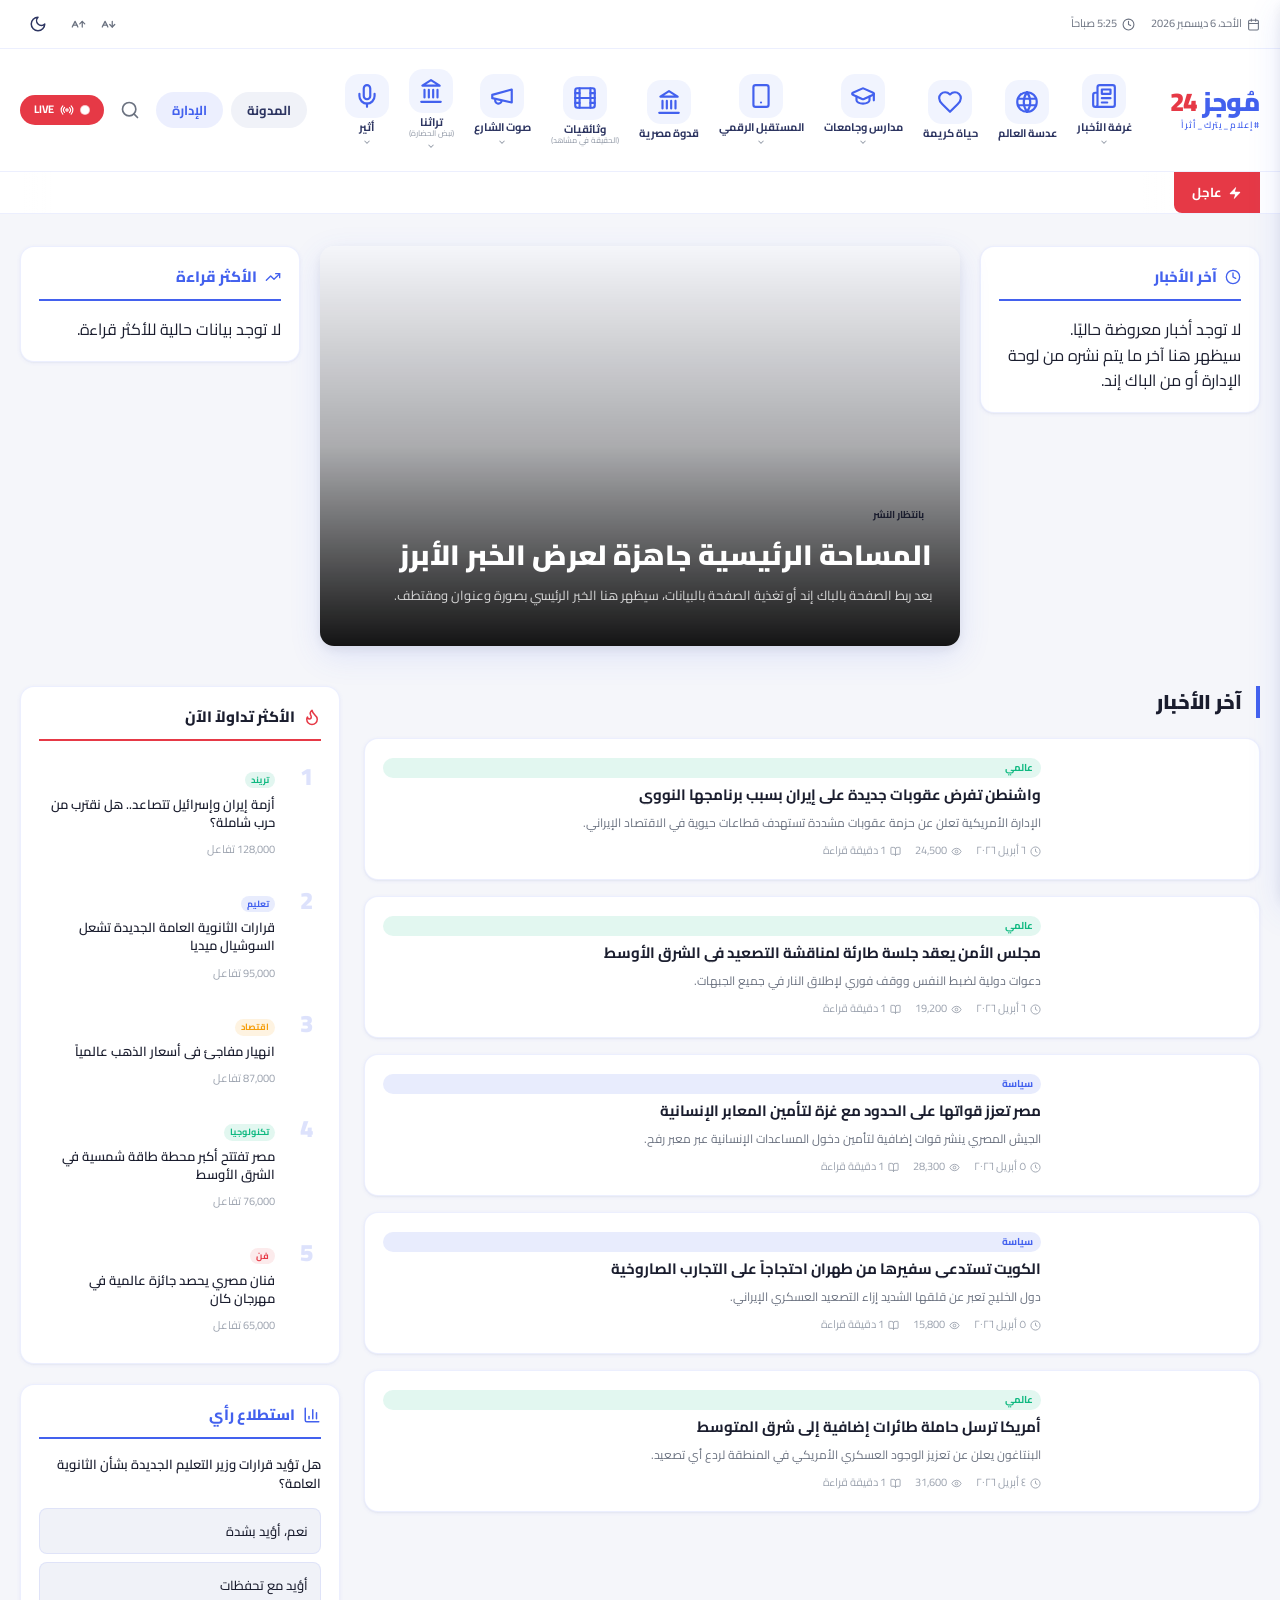
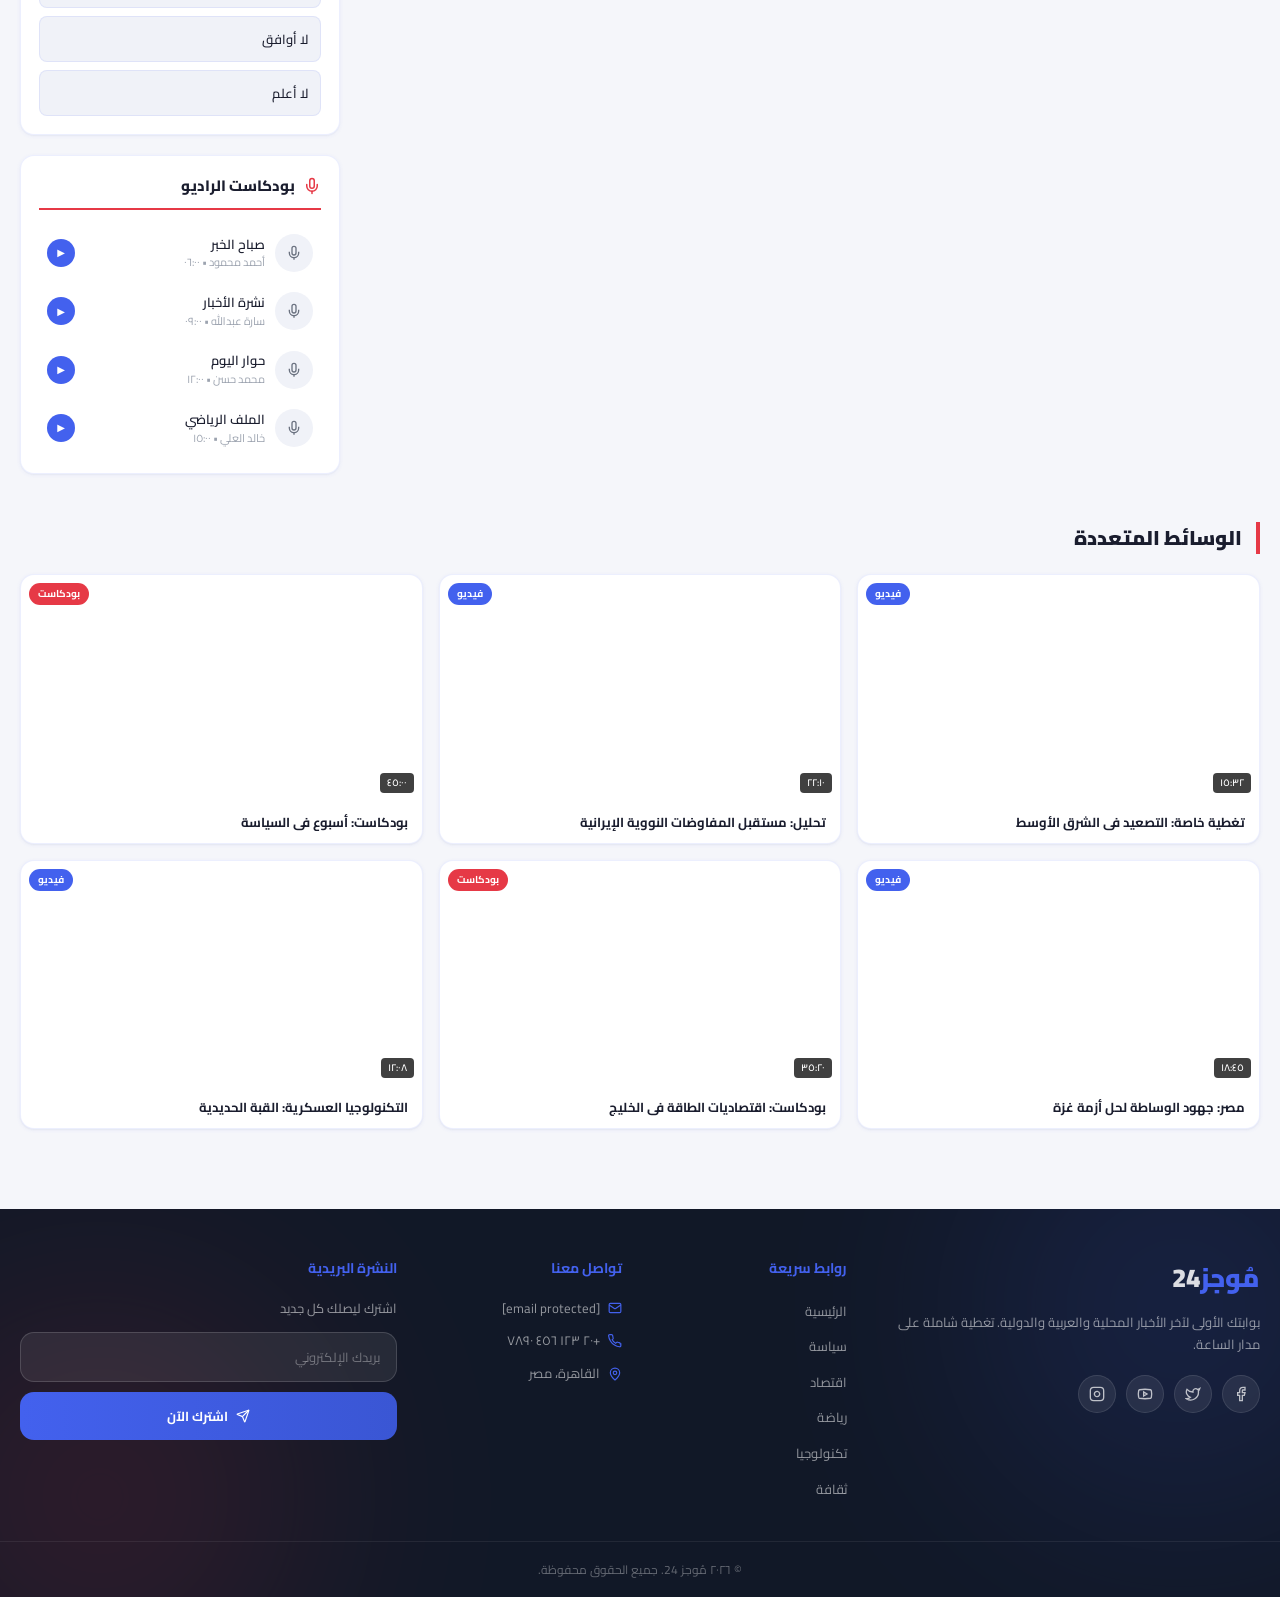
==== commit 795be3db: "Add files via upload" ====
--- a/index.html
+++ b/index.html
@@ -328,17 +328,7 @@
           عاجل
         </div>
         <div class="ticker-wrap">
-          <div class="ticker-track" id="tickerTrack">
-            <span>● الذهب يسجّل أعلى مستوى تاريخي متجاوزاً 3050 دولاراً للأونصة</span>
-            <span>● روسيا وأوكرانيا: جولة مفاوضات جديدة في إسطنبول بوساطة تركية</span>
-            <span>● قمة عربية طارئة في الرياض لبحث تطورات الأوضاع في غزة ولبنان</span>
-            <span>● مصر تفتتح أكبر محطة تحلية مياه في الشرق الأوسط بطاقة مليون متر مكعب يومياً</span>
-            <span>● ترامب يوقّع أمراً تنفيذياً جديداً بشأن الرسوم الجمركية على الصين وأوروبا</span>
-            <span>● السعودية تعلن عن مشروع طاقة شمسية عملاق بقيمة 50 مليار دولار</span>
-            <span>● إيلون ماسك يعلن عن إطلاق أول رحلة مأهولة إلى المريخ عام 2028</span>
-            <span>● فيضانات عارمة تجتاح جنوب البرازيل وإجلاء أكثر من 200 ألف شخص</span>
-            <span>● أبل تكشف عن نظارات الواقع المعزز الجديدة بسعر أقل من المتوقع</span>
-          </div>
+          <div class="ticker-track" id="tickerTrack"></div>
         </div>
       </div>
     </div>
@@ -357,70 +347,28 @@
               <svg xmlns="http://www.w3.org/2000/svg" width="16" height="16" viewBox="0 0 24 24" fill="none" stroke="currentColor" stroke-width="2" stroke-linecap="round" stroke-linejoin="round"><circle cx="12" cy="12" r="10"/><polyline points="12 6 12 12 16 14"/></svg>
               آخر الأخبار
             </h3>
-            <div class="latest-list">
-              <article class="latest-item news-card-hover">
-                <div class="latest-img">
-                  <img src="https://images.unsplash.com/photo-1504711434969-e33886168d8c?w=120&h=90&fit=crop" alt="أخبار الشرق الأوسط" loading="lazy">
-                </div>
-                <div class="latest-info">
-                  <span class="tag tag-urgent">عاجل</span>
-                  <h4>إسرائيل تفعّل القبة الحديدية بعد إطلاق صواريخ من الجنوب اللبناني</h4>
-                  <time>٧ أبريل ٢٠٢٦</time>
-                </div>
-              </article>
-              <article class="latest-item news-card-hover">
-                <div class="latest-img">
-                  <img src="https://images.unsplash.com/photo-1529243856184-fd5465488984?w=120&h=90&fit=crop" alt="مصر" loading="lazy">
-                </div>
-                <div class="latest-info">
-                  <span class="tag tag-politics">سياسة</span>
-                  <h4>مصر تطلق مبادرة دبلوماسية جديدة لوقف إطلاق النار في غزة</h4>
-                  <time>٧ أبريل ٢٠٢٦</time>
-                </div>
-              </article>
-              <article class="latest-item news-card-hover">
-                <div class="latest-img">
-                  <img src="https://images.unsplash.com/photo-1478737270239-2f02b77fc618?w=120&h=90&fit=crop" alt="غزة" loading="lazy">
-                </div>
-                <div class="latest-info">
-                  <span class="tag tag-urgent">عاجل</span>
-                  <h4>غزة تحت القصف: الأوضاع الإنسانية تزداد سوءاً مع استمرار الحصار</h4>
-                  <time>٧ أبريل ٢٠٢٦</time>
-                </div>
-              </article>
-              <article class="latest-item news-card-hover">
-                <div class="latest-img">
-                  <img src="https://images.unsplash.com/photo-1550751827-4bd374c3f58b?w=120&h=90&fit=crop" alt="اقتصاد" loading="lazy">
-                </div>
-                <div class="latest-info">
-                  <span class="tag tag-economy">اقتصاد</span>
-                  <h4>الكويت تعلن عن خطة اقتصادية طموحة بقيمة 100 مليار دولار</h4>
-                  <time>٦ أبريل ٢٠٢٦</time>
-                </div>
-              </article>
-            </div>
-          </div>
-        </aside>
+            <div class="latest-list" id="homeLatestList">
+              <div class="home-empty-state">
+                <p>لا توجد أخبار معروضة حاليًا.</p>
+                <span>سيظهر هنا آخر ما يتم نشره من لوحة الإدارة أو من الباك إند.</span>
+              </div>
+            </div>
+          </div>
+        </aside>
  
         <!-- Center: Hero article -->
         <div class="hero-article" data-animate>
-          <article class="hero-card">
-            <div class="hero-img-wrap">
-              <img src="https://images.unsplash.com/photo-1494522855154-9297ac14b55f?w=800&h=500&fit=crop" alt="إيران تعلن عن تجارب صاروخية جديدة" loading="lazy" class="hero-img">
-              <div class="hero-gradient"></div>
-              <div class="hero-content">
-                <span class="tag tag-urgent hero-tag">عاجل</span>
-                <h2 class="hero-title">إيران تعلن عن تجارب صاروخية جديدة وسط تصاعد التوترات الإقليمية</h2>
-                <p class="hero-excerpt">أجرت إيران تجارب صاروخية باليستية جديدة في مناورات عسكرية واسعة النطاق، مما أثار قلقاً دولياً بشأن تصاعد التوترات في المنطقة.</p>
-                <div class="hero-meta">
-                  <span class="meta-item"><svg xmlns="http://www.w3.org/2000/svg" width="12" height="12" viewBox="0 0 24 24" fill="none" stroke="currentColor" stroke-width="2"><circle cx="12" cy="12" r="10"/><polyline points="12 6 12 12 16 14"/></svg>٧ أبريل ٢٠٢٦</span>
-                  <span class="meta-item"><svg xmlns="http://www.w3.org/2000/svg" width="12" height="12" viewBox="0 0 24 24" fill="none" stroke="currentColor" stroke-width="2"><path d="M2.062 12.348a1 1 0 0 1 0-.696 10.75 10.75 0 0 1 19.876 0 1 1 0 0 1 0 .696 10.75 10.75 0 0 1-19.876 0"/><circle cx="12" cy="12" r="3"/></svg>45,200</span>
-                  <span class="meta-item"><svg xmlns="http://www.w3.org/2000/svg" width="12" height="12" viewBox="0 0 24 24" fill="none" stroke="currentColor" stroke-width="2"><path d="M12 7v14"/><path d="M3 18a1 1 0 0 1-1-1V4a1 1 0 0 1 1-1h5a4 4 0 0 1 4 4 4 4 0 0 1 4-4h5a1 1 0 0 1 1 1v13a1 1 0 0 1-1 1h-6a3 3 0 0 0-3 3 3 3 0 0 0-3-3z"/></svg>1 دقيقة قراءة</span>
-                </div>
-              </div>
-            </div>
-          </article>
-        </div>
+          <article class="hero-card hero-card-empty" id="homeHeroCard">
+            <div class="hero-img-wrap">
+              <div class="hero-gradient"></div>
+              <div class="hero-content">
+                <span class="tag hero-tag">بانتظار النشر</span>
+                <h2 class="hero-title">المساحة الرئيسية جاهزة لعرض الخبر الأبرز</h2>
+                <p class="hero-excerpt">بعد ربط الصفحة بالباك إند أو تغذية الصفحة بالبيانات، سيظهر هنا الخبر الرئيسي بصورة وعنوان ومقتطف.</p>
+              </div>
+            </div>
+          </article>
+        </div>
  
         <!-- Right column: Most read -->
         <aside class="most-read-sidebar" data-animate>
@@ -429,45 +377,13 @@
               <svg xmlns="http://www.w3.org/2000/svg" width="16" height="16" viewBox="0 0 24 24" fill="none" stroke="currentColor" stroke-width="2" stroke-linecap="round" stroke-linejoin="round"><polyline points="22 7 13.5 15.5 8.5 10.5 2 17"/><polyline points="16 7 22 7 22 13"/></svg>
               الأكثر قراءة
             </h3>
-            <div class="most-read-list">
-              <article class="most-read-item news-card-hover">
-                <span class="rank-num">01</span>
-                <div class="most-read-info">
-                  <h4>غزة تحت القصف: الأوضاع الإنسانية تزداد سوءاً مع استمرار الحصار</h4>
-                  <span class="views-count"><svg xmlns="http://www.w3.org/2000/svg" width="11" height="11" viewBox="0 0 24 24" fill="none" stroke="currentColor" stroke-width="2"><path d="M2.062 12.348a1 1 0 0 1 0-.696 10.75 10.75 0 0 1 19.876 0 1 1 0 0 1 0 .696 10.75 10.75 0 0 1-19.876 0"/><circle cx="12" cy="12" r="3"/></svg>52,300 مشاهدة</span>
-                </div>
-              </article>
-              <article class="most-read-item news-card-hover">
-                <span class="rank-num">02</span>
-                <div class="most-read-info">
-                  <h4>إيران تعلن عن تجارب صاروخية جديدة وسط تصاعد التوترات الإقليمية</h4>
-                  <span class="views-count"><svg xmlns="http://www.w3.org/2000/svg" width="11" height="11" viewBox="0 0 24 24" fill="none" stroke="currentColor" stroke-width="2"><path d="M2.062 12.348a1 1 0 0 1 0-.696 10.75 10.75 0 0 1 19.876 0 1 1 0 0 1 0 .696 10.75 10.75 0 0 1-19.876 0"/><circle cx="12" cy="12" r="3"/></svg>45,200 مشاهدة</span>
-                </div>
-              </article>
-              <article class="most-read-item news-card-hover">
-                <span class="rank-num">03</span>
-                <div class="most-read-info">
-                  <h4>إسرائيل تفعّل القبة الحديدية بعد إطلاق صواريخ من الجنوب اللبناني</h4>
-                  <span class="views-count"><svg xmlns="http://www.w3.org/2000/svg" width="11" height="11" viewBox="0 0 24 24" fill="none" stroke="currentColor" stroke-width="2"><path d="M2.062 12.348a1 1 0 0 1 0-.696 10.75 10.75 0 0 1 19.876 0 1 1 0 0 1 0 .696 10.75 10.75 0 0 1-19.876 0"/><circle cx="12" cy="12" r="3"/></svg>38,900 مشاهدة</span>
-                </div>
-              </article>
-              <article class="most-read-item news-card-hover">
-                <span class="rank-num">04</span>
-                <div class="most-read-info">
-                  <h4>مصر تطلق مبادرة دبلوماسية جديدة لوقف إطلاق النار في غزة</h4>
-                  <span class="views-count"><svg xmlns="http://www.w3.org/2000/svg" width="11" height="11" viewBox="0 0 24 24" fill="none" stroke="currentColor" stroke-width="2"><path d="M2.062 12.348a1 1 0 0 1 0-.696 10.75 10.75 0 0 1 19.876 0 1 1 0 0 1 0 .696 10.75 10.75 0 0 1-19.876 0"/><circle cx="12" cy="12" r="3"/></svg>32,100 مشاهدة</span>
-                </div>
-              </article>
-              <article class="most-read-item news-card-hover">
-                <span class="rank-num">05</span>
-                <div class="most-read-info">
-                  <h4>أمريكا ترسل حاملة طائرات إضافية إلى شرق المتوسط</h4>
-                  <span class="views-count"><svg xmlns="http://www.w3.org/2000/svg" width="11" height="11" viewBox="0 0 24 24" fill="none" stroke="currentColor" stroke-width="2"><path d="M2.062 12.348a1 1 0 0 1 0-.696 10.75 10.75 0 0 1 19.876 0 1 1 0 0 1 0 .696 10.75 10.75 0 0 1-19.876 0"/><circle cx="12" cy="12" r="3"/></svg>31,600 مشاهدة</span>
-                </div>
-              </article>
-            </div>
-          </div>
-        </aside>
+            <div class="most-read-list" id="homeMostReadList">
+              <div class="home-empty-state home-empty-state-compact">
+                <p>لا توجد بيانات حالية للأكثر قراءة.</p>
+              </div>
+            </div>
+          </div>
+        </aside>
       </section>
  
       <!-- News + Sidebar Section -->
--- a/style.css
+++ b/style.css
@@ -1999,10 +1999,107 @@
   white-space: nowrap;
 }
 
-.toast.show {
-  opacity: 1;
-  transform: translateX(-50%) translateY(0);
-}
+.toast.show {
+  opacity: 1;
+  transform: translateX(-50%) translateY(0);
+}
+
+/* ===================== ADMIN CONFIRM MODAL ===================== */
+.admin-modal-overlay {
+  position: fixed;
+  inset: 0;
+  display: flex;
+  align-items: center;
+  justify-content: center;
+  padding: 20px;
+  background: rgba(15, 23, 42, 0.46);
+  backdrop-filter: blur(8px);
+  -webkit-backdrop-filter: blur(8px);
+  z-index: 9998;
+  opacity: 0;
+  pointer-events: none;
+  transition: opacity var(--transition);
+}
+
+.admin-modal-overlay.open {
+  opacity: 1;
+  pointer-events: auto;
+}
+
+.admin-confirm-modal {
+  width: min(100%, 420px);
+  background: var(--bg-card);
+  border: 1px solid rgba(67, 97, 238, 0.14);
+  border-radius: 22px;
+  box-shadow: 0 18px 60px rgba(15, 23, 42, 0.22);
+  padding: 28px 24px 22px;
+  text-align: center;
+}
+
+.admin-confirm-icon {
+  width: 62px;
+  height: 62px;
+  margin: 0 auto 16px;
+  border-radius: 50%;
+  display: flex;
+  align-items: center;
+  justify-content: center;
+  color: #f59e0b;
+  background: rgba(245, 158, 11, 0.12);
+  border: 1px solid rgba(245, 158, 11, 0.2);
+}
+
+.admin-confirm-modal h3 {
+  font-size: 22px;
+  font-weight: 900;
+  color: var(--text-1);
+  line-height: 1.5;
+  margin-bottom: 8px;
+}
+
+.admin-confirm-modal p {
+  font-size: 14px;
+  line-height: 1.8;
+  color: var(--text-3);
+  margin-bottom: 20px;
+}
+
+.admin-confirm-actions {
+  display: flex;
+  align-items: center;
+  justify-content: center;
+  gap: 12px;
+  flex-wrap: wrap;
+}
+
+.admin-confirm-btn {
+  min-width: 128px;
+  padding: 12px 20px;
+  border-radius: 14px;
+  font-size: 14px;
+  font-weight: 800;
+  font-family: inherit;
+  color: #fff;
+  transition: transform var(--transition), opacity var(--transition), box-shadow var(--transition);
+}
+
+.admin-confirm-btn:hover {
+  transform: translateY(-1px);
+  opacity: 0.94;
+}
+
+.admin-confirm-btn:focus-visible {
+  outline: none;
+  box-shadow: 0 0 0 4px rgba(67, 97, 238, 0.12);
+}
+
+.admin-confirm-yes {
+  background: linear-gradient(180deg, #16a34a, #15803d);
+}
+
+.admin-confirm-no {
+  background: linear-gradient(180deg, #ef4444, #dc2626);
+}
 
 /* ===================== ANIMATIONS ===================== */
 [data-animate] {
@@ -2167,24 +2264,34 @@
 }
 
 /* Admin Form Card */
-.admin-form-card {
-  margin-bottom: 24px;
-}
-
-.admin-form-header {
-  display: flex;
-  align-items: center;
-  justify-content: space-between;
-  margin-bottom: 20px;
-  flex-wrap: wrap;
-  gap: 10px;
-}
-
-.admin-form-header h3 {
-  font-size: 17px;
-  font-weight: 800;
-  color: var(--text-1);
-}
+.admin-form-card {
+  margin-bottom: 24px;
+  padding: 28px;
+  border-radius: 20px;
+  border: 1px solid rgba(67, 97, 238, 0.12);
+  background:
+    linear-gradient(180deg, rgba(67, 97, 238, 0.035), rgba(67, 97, 238, 0)) padding-box,
+    var(--bg-card);
+  box-shadow: 0 10px 28px rgba(67, 97, 238, 0.08), 0 3px 10px rgba(0, 0, 0, 0.04);
+}
+
+.admin-form-header {
+  display: flex;
+  align-items: center;
+  justify-content: space-between;
+  margin-bottom: 24px;
+  flex-wrap: wrap;
+  gap: 10px;
+  padding-bottom: 18px;
+  border-bottom: 1px solid rgba(67, 97, 238, 0.1);
+}
+
+.admin-form-header h3 {
+  font-size: 20px;
+  font-weight: 800;
+  color: var(--text-1);
+  line-height: 1.3;
+}
 
 .admin-cancel-btn {
   padding: 8px 16px;
@@ -2208,91 +2315,121 @@
 }
 
 /* Form layout */
-.admin-form {
-  display: flex;
-  flex-direction: column;
-  gap: 18px;
-}
-
-.admin-form-row {
-  display: grid;
-  grid-template-columns: 1fr;
-  gap: 18px;
-}
+.admin-form {
+  display: flex;
+  flex-direction: column;
+  gap: 22px;
+}
+
+.admin-form-row {
+  display: grid;
+  grid-template-columns: 1fr;
+  gap: 20px;
+}
 
 @media (min-width: 640px) {
   .admin-form-row { grid-template-columns: 1fr 1fr; }
 }
 
-.admin-field {
+.admin-field {
+  display: flex;
+  flex-direction: column;
+  gap: 10px;
+  min-width: 0;
+}
+
+.admin-form-card .comment-label {
+  display: inline-flex;
+  align-items: center;
+  gap: 8px;
+  font-size: 13px;
+  font-weight: 800;
+  color: var(--text-2);
+  padding-inline: 4px;
+  line-height: 1.4;
+}
+
+.admin-input {
+  min-height: 52px;
+  padding: 13px 16px;
+  background: linear-gradient(180deg, rgba(67, 97, 238, 0.03), rgba(67, 97, 238, 0.015));
+  border: 1px solid rgba(67, 97, 238, 0.16);
+  border-radius: 14px;
+  color: var(--text-1);
+  font-family: inherit;
+  font-size: 14px;
+  outline: none;
+  line-height: 1.6;
+  transition: border-color var(--transition), box-shadow var(--transition), background var(--transition), transform var(--transition);
+  width: 100%;
+}
+
+.admin-input:focus {
+  border-color: var(--primary);
+  background: var(--bg-card);
+  box-shadow: 0 0 0 4px rgba(67, 97, 238, 0.1);
+  transform: translateY(-1px);
+}
+
+.admin-select {
+  appearance: none;
+  -webkit-appearance: none;
+  background-image: url("data:image/svg+xml,%3Csvg xmlns='http://www.w3.org/2000/svg' width='12' height='12' viewBox='0 0 24 24' fill='none' stroke='%236b7280' stroke-width='2.5'%3E%3Cpath d='m6 9 6 6 6-6'/%3E%3C/svg%3E");
+  background-repeat: no-repeat;
+  background-position: left 12px center;
+  padding-left: 36px;
+}
+
+.admin-textarea {
+  resize: vertical;
+  min-height: 156px;
+  padding-top: 15px;
+}
+
+/* File Upload */
+.admin-upload-wrap {
   display: flex;
   flex-direction: column;
   gap: 8px;
 }
 
-.admin-input {
-  padding: 11px 14px;
-  background: var(--bg-muted);
-  border: 1.5px solid var(--border);
-  border-radius: var(--radius-sm);
-  color: var(--text-1);
-  font-family: inherit;
-  font-size: 14px;
-  outline: none;
-  transition: border-color var(--transition), box-shadow var(--transition);
-  width: 100%;
-}
-
-.admin-input:focus {
-  border-color: var(--primary);
-  box-shadow: 0 0 0 3px rgba(67, 97, 238, 0.1);
-}
-
-.admin-select {
-  appearance: none;
-  -webkit-appearance: none;
-  background-image: url("data:image/svg+xml,%3Csvg xmlns='http://www.w3.org/2000/svg' width='12' height='12' viewBox='0 0 24 24' fill='none' stroke='%236b7280' stroke-width='2.5'%3E%3Cpath d='m6 9 6 6 6-6'/%3E%3C/svg%3E");
-  background-repeat: no-repeat;
-  background-position: left 12px center;
-  padding-left: 36px;
-}
-
-.admin-textarea {
-  resize: vertical;
-  min-height: 120px;
-}
-
-/* File Upload */
-.admin-upload-wrap {
-  display: flex;
-  flex-direction: column;
-  gap: 8px;
-}
-
 .admin-file-input {
   display: none;
 }
 
-.admin-upload-label {
-  display: flex;
-  align-items: center;
-  gap: 10px;
-  padding: 10px 14px;
-  background: var(--bg-muted);
-  border: 1.5px dashed var(--border-strong);
-  border-radius: var(--radius-sm);
-  color: var(--text-3);
-  font-size: 13px;
-  font-weight: 600;
-  cursor: pointer;
-  transition: border-color var(--transition), color var(--transition), background var(--transition);
-}
-
-.admin-upload-label:hover {
-  border-color: var(--primary);
-  color: var(--primary);
-  background: rgba(67, 97, 238, 0.04);
-}
+.admin-upload-label {
+  display: flex;
+  align-items: center;
+  gap: 10px;
+  min-height: 52px;
+  padding: 12px 14px;
+  background: linear-gradient(180deg, rgba(67, 97, 238, 0.025), rgba(67, 97, 238, 0.01));
+  border: 1.5px dashed rgba(67, 97, 238, 0.24);
+  border-radius: 14px;
+  color: var(--text-3);
+  font-size: 13px;
+  font-weight: 600;
+  cursor: pointer;
+  transition: border-color var(--transition), color var(--transition), background var(--transition);
+}
+
+.admin-upload-label:hover {
+  border-color: var(--primary);
+  color: var(--primary);
+  background: rgba(67, 97, 238, 0.06);
+}
+
+@media (max-width: 640px) {
+  .admin-form-card {
+    padding: 20px;
+    border-radius: 18px;
+  }
+
+  .admin-form-header {
+    margin-bottom: 20px;
+    padding-bottom: 14px;
+  }
+}
 
 .admin-img-preview {
   display: none;
@@ -2391,30 +2528,61 @@
   border: 1px solid var(--border);
 }
 
-.admin-news-title {
-  font-size: 14px;
-  font-weight: 800;
-  color: var(--text-1);
-  line-height: 1.4;
-  margin-bottom: 4px;
-  white-space: nowrap;
-  overflow: hidden;
-  text-overflow: ellipsis;
-}
-
-.admin-news-excerpt {
-  font-size: 12px;
-  color: var(--text-3);
-  line-height: 1.5;
-  display: -webkit-box;
-  -webkit-line-clamp: 2;
-  -webkit-box-orient: vertical;
-  overflow: hidden;
-}
-
-.admin-news-actions {
-  display: flex;
-  flex-direction: column;
+.admin-news-title {
+  font-size: 14px;
+  font-weight: 800;
+  color: var(--text-1);
+  line-height: 1.4;
+  margin-bottom: 4px;
+  white-space: nowrap;
+  overflow: hidden;
+  text-overflow: ellipsis;
+  overflow-wrap: anywhere;
+}
+
+.admin-news-excerpt {
+  font-size: 12px;
+  color: var(--text-3);
+  line-height: 1.7;
+  display: -webkit-box;
+  -webkit-line-clamp: 3;
+  -webkit-box-orient: vertical;
+  overflow: hidden;
+  text-overflow: ellipsis;
+  overflow-wrap: anywhere;
+  word-break: break-word;
+  max-width: 100%;
+}
+
+.admin-read-more {
+  margin-top: 8px;
+  display: inline-flex;
+  align-items: center;
+  gap: 6px;
+  font-size: 12px;
+  font-weight: 800;
+  color: var(--primary);
+  text-decoration: none;
+  transition: color var(--transition), transform var(--transition);
+}
+
+.admin-read-more svg {
+  flex-shrink: 0;
+  transition: transform var(--transition);
+}
+
+.admin-read-more:hover {
+  color: var(--primary-hover);
+  transform: translateX(-2px);
+}
+
+.admin-read-more:hover svg {
+  transform: translateX(-2px);
+}
+
+.admin-news-actions {
+  display: flex;
+  flex-direction: column;
   gap: 6px;
   flex-shrink: 0;
 }
@@ -2507,22 +2675,29 @@
   .cat-news-grid { grid-template-columns: repeat(3, 1fr); }
 }
 
-.cat-news-card {
-  background: var(--bg-card);
-  border: 1px solid var(--border);
-  border-radius: var(--radius);
-  overflow: hidden;
-  box-shadow: var(--shadow-sm);
-  transition: all var(--transition);
-  display: flex;
-  flex-direction: column;
-}
-
-.cat-news-card:hover {
-  transform: translateY(-4px);
-  box-shadow: var(--shadow-md);
-  border-color: var(--border-strong);
-}
+.cat-news-card {
+  background: var(--bg-card);
+  border: 1px solid var(--border);
+  border-radius: var(--radius);
+  overflow: hidden;
+  box-shadow: var(--shadow-sm);
+  transition: all var(--transition);
+  display: flex;
+  flex-direction: column;
+  cursor: pointer;
+}
+
+.cat-news-card:hover {
+  transform: translateY(-4px);
+  box-shadow: var(--shadow-md);
+  border-color: var(--border-strong);
+}
+
+.cat-news-card:focus-visible {
+  outline: none;
+  border-color: var(--primary);
+  box-shadow: 0 0 0 4px rgba(67, 97, 238, 0.14), var(--shadow-md);
+}
 
 .cat-card-img {
   aspect-ratio: 16/9;
@@ -2609,10 +2784,10 @@
   transition: opacity var(--transition);
 }
 
-.cat-card-video-link:hover { opacity: 0.75; }
-
-/* Empty state */
-.cat-empty {
+.cat-card-video-link:hover { opacity: 0.75; }
+
+/* Empty state */
+.cat-empty {
   grid-column: 1 / -1;
   display: flex;
   flex-direction: column;
@@ -2658,3 +2833,191 @@
   color: var(--primary);
   background: rgba(67, 97, 238, 0.08);
 }
+
+/* ===================== ARTICLE PAGE ===================== */
+
+.article-layout {
+  display: flex;
+  flex-direction: column;
+  gap: 24px;
+}
+
+.article-shell {
+  background: var(--bg-card);
+  border: 1px solid var(--border);
+  border-radius: 22px;
+  overflow: hidden;
+  box-shadow: var(--shadow-md);
+}
+
+.article-hero {
+  position: relative;
+  min-height: 280px;
+  background: linear-gradient(135deg, rgba(67, 97, 238, 0.16), rgba(67, 97, 238, 0.05));
+}
+
+.article-hero-image {
+  width: 100%;
+  min-height: 280px;
+  max-height: 520px;
+  object-fit: cover;
+}
+
+.article-hero-placeholder {
+  min-height: 280px;
+  display: flex;
+  align-items: center;
+  justify-content: center;
+  color: rgba(255,255,255,0.78);
+  background: linear-gradient(135deg, #233876, #4361ee);
+}
+
+.article-hero-overlay {
+  position: absolute;
+  inset: 0;
+  display: flex;
+  align-items: flex-end;
+  background: linear-gradient(to top, rgba(7, 12, 24, 0.92) 0%, rgba(7, 12, 24, 0.45) 48%, rgba(7, 12, 24, 0.08) 100%);
+}
+
+.article-hero-content {
+  width: 100%;
+  padding: 26px;
+  color: #fff;
+}
+
+.article-meta-row {
+  display: flex;
+  align-items: center;
+  gap: 10px;
+  flex-wrap: wrap;
+  margin-bottom: 14px;
+  color: rgba(255,255,255,0.82);
+  font-size: 12px;
+}
+
+.article-meta-chip {
+  display: inline-flex;
+  align-items: center;
+  gap: 6px;
+  padding: 6px 12px;
+  border-radius: var(--radius-full);
+  background: rgba(255,255,255,0.14);
+  border: 1px solid rgba(255,255,255,0.16);
+  backdrop-filter: blur(10px);
+}
+
+.article-title {
+  font-size: 26px;
+  font-weight: 900;
+  line-height: 1.4;
+  margin-bottom: 10px;
+  text-wrap: balance;
+}
+
+.article-subtitle {
+  max-width: 760px;
+  font-size: 14px;
+  line-height: 1.8;
+  color: rgba(255,255,255,0.82);
+}
+
+.article-body {
+  padding: 28px;
+}
+
+.article-body-inner {
+  max-width: 820px;
+  margin: 0 auto;
+}
+
+.article-body-lead {
+  font-size: 16px;
+  line-height: 2;
+  color: var(--text-2);
+  margin-bottom: 20px;
+  font-weight: 700;
+}
+
+.article-content {
+  display: flex;
+  flex-direction: column;
+  gap: 16px;
+}
+
+.article-content p {
+  font-size: 15px;
+  line-height: 2.05;
+  color: var(--text-2);
+  white-space: pre-wrap;
+  overflow-wrap: anywhere;
+}
+
+.article-actions {
+  margin-top: 24px;
+  padding-top: 18px;
+  border-top: 1px solid var(--border);
+  display: flex;
+  align-items: center;
+  gap: 12px;
+  flex-wrap: wrap;
+}
+
+.article-back-link {
+  display: inline-flex;
+  align-items: center;
+  gap: 8px;
+  padding: 10px 16px;
+  border-radius: var(--radius-full);
+  background: rgba(67, 97, 238, 0.08);
+  color: var(--primary);
+  border: 1px solid rgba(67, 97, 238, 0.14);
+  font-size: 13px;
+  font-weight: 800;
+  transition: all var(--transition);
+}
+
+.article-back-link:hover {
+  background: var(--primary);
+  color: #fff;
+}
+
+.article-video-link {
+  display: inline-flex;
+  align-items: center;
+  gap: 8px;
+  padding: 10px 16px;
+  border-radius: var(--radius-full);
+  background: rgba(230,57,70,0.08);
+  color: var(--accent);
+  border: 1px solid rgba(230,57,70,0.12);
+  font-size: 13px;
+  font-weight: 800;
+}
+
+.article-empty {
+  padding: 34px;
+  background: var(--bg-card);
+  border: 1px solid var(--border);
+  border-radius: 20px;
+  text-align: center;
+  color: var(--text-3);
+  box-shadow: var(--shadow-sm);
+}
+
+@media (max-width: 768px) {
+  .article-hero,
+  .article-hero-image,
+  .article-hero-placeholder {
+    min-height: 220px;
+  }
+
+  .article-hero-content,
+  .article-body {
+    padding: 20px;
+  }
+
+  .article-title {
+    font-size: 22px;
+  }
+}
